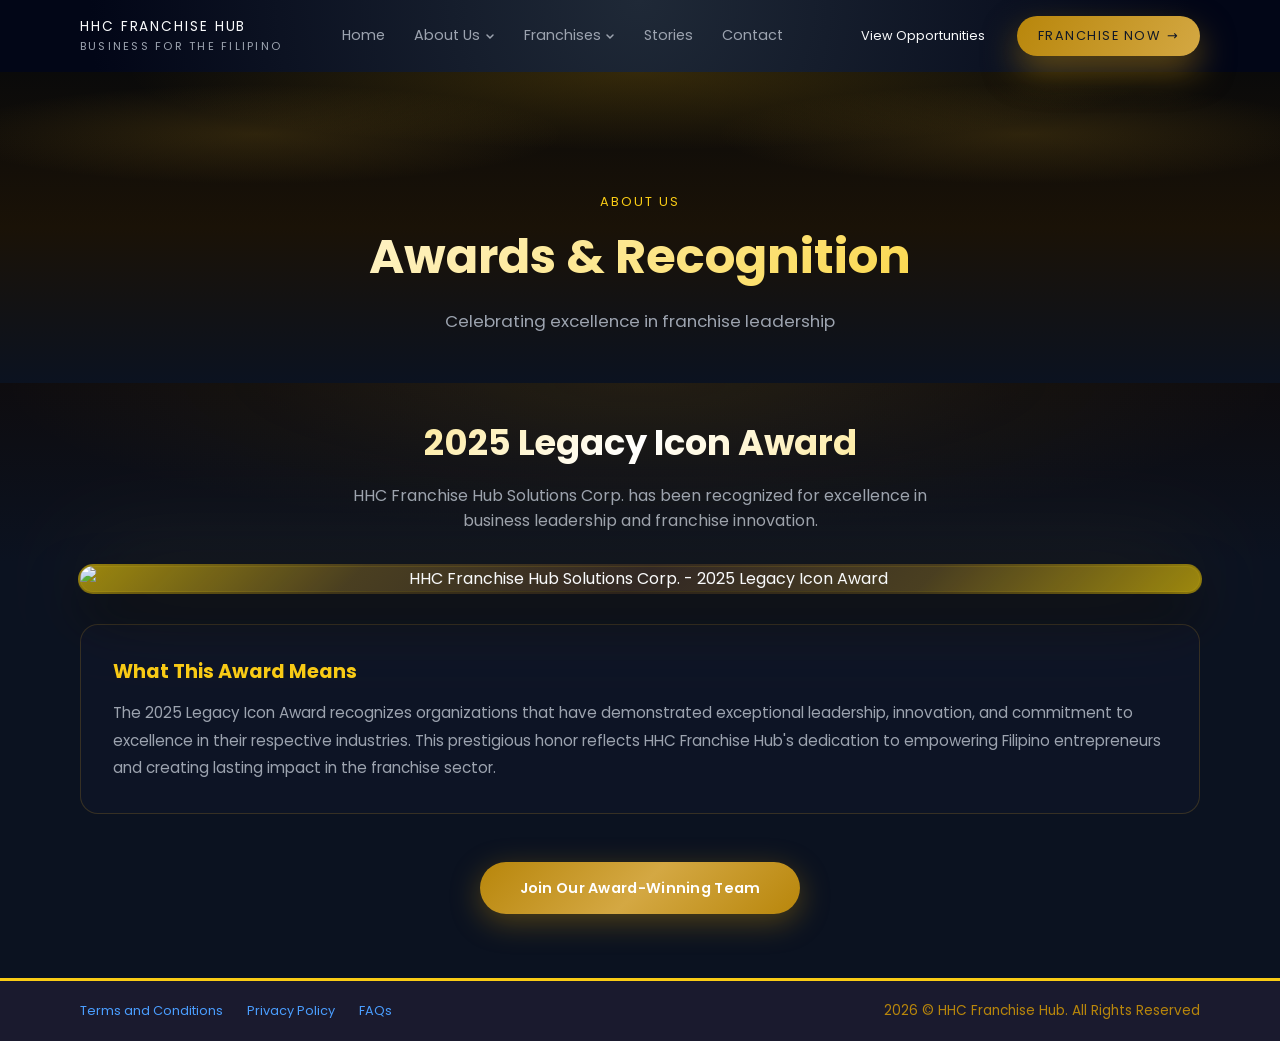
==== awards.html @ e6d76152 "Add Franchises dropdown with 5 franchise landing pages (BIGSTOP, Herrera Pharmacy, Boss Siomai, Boss" ====
<!DOCTYPE html>
<html lang="en">
<head>
  <meta charset="UTF-8" />
  <title>Awards and Recognition - HHC FRANCHISE HUB</title>
  <meta name="viewport" content="width=device-width, initial-scale=1.0" />
  <!-- Google Font -->
  <link href="https://fonts.googleapis.com/css2?family=Poppins:wght@300;400;500;600;700&display=swap" rel="stylesheet" />
  <!-- Styles -->
  <link rel="stylesheet" href="styles.css" />
</head>
<body>
  <!-- NAVBAR -->
  <header class="site-header">
    <div class="container nav">
      <a href="index.html" class="nav-brand">
        <div class="nav-brand-text">
          <span>HHC FRANCHISE HUB</span>
          <span>Business for the Filipino</span>
        </div>
      </a>

      <ul class="nav-links" id="navLinks">
        <li><a href="index.html" class="nav-link">Home</a></li>
        <li class="nav-dropdown">
          <a href="index.html#about" class="nav-link nav-dropdown-toggle">
            About Us
            <svg class="dropdown-arrow" width="10" height="10" viewBox="0 0 10 10" fill="none">
              <path d="M2 4L5 7L8 4" stroke="currentColor" stroke-width="1.5" stroke-linecap="round"/>
            </svg>
          </a>
          <ul class="nav-dropdown-menu">
            <li><a href="history.html" class="dropdown-link">History</a></li>
            <li><a href="founder.html" class="dropdown-link">Founder's Corner</a></li>
            <li><a href="seals.html" class="dropdown-link">Seals of Approval</a></li>
            <li><a href="awards.html" class="dropdown-link active">Awards and Recognition</a></li>
          </ul>
        </li>
        <li class="nav-dropdown">
          <a href="index.html#franchises" class="nav-link nav-dropdown-toggle">
            Franchises
            <svg class="dropdown-arrow" width="10" height="10" viewBox="0 0 10 10" fill="none">
              <path d="M2 4L5 7L8 4" stroke="currentColor" stroke-width="1.5" stroke-linecap="round"/>
            </svg>
          </a>
          <ul class="nav-dropdown-menu">
            <li><a href="bigstop.html" class="dropdown-link">BIGSTOP</a></li>
            <li><a href="herrera-pharmacy.html" class="dropdown-link">Herrera Pharmacy</a></li>
            <li><a href="boss-siomai.html" class="dropdown-link">Boss Siomai</a></li>
            <li><a href="boss-chickn.html" class="dropdown-link">Boss Chickn</a></li>
            <li><a href="noodle-king.html" class="dropdown-link">Noodle King</a></li>
          </ul>
        </li>
        <li><a href="index.html#stories" class="nav-link">Stories</a></li>
        <li><a href="index.html#contact" class="nav-link">Contact</a></li>
      </ul>

      <div class="nav-cta">
        <a href="index.html#franchises" class="btn-outline">View Opportunities</a>
        <a href="index.html#contact" class="btn-primary">
          Franchise Now
          <span>→</span>
        </a>
        <button class="nav-toggle" id="navToggle" aria-label="Toggle navigation">
          <span></span>
          <span></span>
        </button>
      </div>
    </div>
  </header>

  <main>
    <!-- PAGE HERO -->
    <section class="page-hero awards-hero">
      <div class="container">
        <p class="section-kicker">About Us</p>
        <h1 class="page-hero-title">Awards & Recognition</h1>
        <p class="page-hero-subtitle">Celebrating excellence in franchise leadership</p>
      </div>
    </section>

    <!-- AWARDS CONTENT -->
    <section class="section page-content awards-page">
      <div class="container">
        <div class="featured-award">
          <h2 class="featured-award-title">2025 Legacy Icon Award</h2>
          <p class="featured-award-subtitle">HHC Franchise Hub Solutions Corp. has been recognized for excellence in business leadership and franchise innovation.</p>
          
          <div class="award-banner">
            <img src="legacy-award.png.png" alt="HHC Franchise Hub Solutions Corp. - 2025 Legacy Icon Award" class="award-banner-img" />
          </div>
        </div>

        <div class="awards-description">
          <h3>What This Award Means</h3>
          <p>The 2025 Legacy Icon Award recognizes organizations that have demonstrated exceptional leadership, innovation, and commitment to excellence in their respective industries. This prestigious honor reflects HHC Franchise Hub's dedication to empowering Filipino entrepreneurs and creating lasting impact in the franchise sector.</p>
        </div>

        <div class="page-cta">
          <a href="index.html#contact" class="btn-gold">Join Our Award-Winning Team</a>
        </div>
      </div>
    </section>
  </main>

  <!-- FOOTER -->
  <footer class="site-footer">
    <div class="container footer-inner">
      <div class="footer-links">
        <a href="#">Terms and Conditions</a>
        <a href="#">Privacy Policy</a>
        <a href="#">FAQs</a>
      </div>
      <div class="footer-copyright">
        <span id="yearSpan"></span> HHC Franchise Hub. All Rights Reserved
      </div>
    </div>
  </footer>

  <script>
    // Nav toggle
    const navToggle = document.querySelector('.nav-toggle');
    const navLinks = document.querySelector('.nav-links');
    if (navToggle && navLinks) {
      navToggle.addEventListener('click', () => {
        navToggle.classList.toggle('open');
        navLinks.classList.toggle('open');
      });
    }
    
    // Set year
    document.getElementById('yearSpan').textContent = new Date().getFullYear() + ' ©';
  </script>
</body>
</html>
---- styles.css ----
:root {
  --bg: #0b1220;
  --bg-alt: #111827;
  --bg-soft: #020617;
  --primary: #dc2626;
  --primary-dark: #b91c1c;
  --accent: #facc15;
  --text: #f9fafb;
  --muted: #9ca3af;
  --border-subtle: rgba(148, 163, 184, 0.3);
  --radius-lg: 18px;
  --radius-pill: 999px;
  --shadow-soft: 0 20px 40px rgba(15, 23, 42, 0.7);
  --transition-fast: 0.2s ease;
  --transition-med: 0.3s ease;
  --nav-height: 72px;
}

* {
  margin: 0;
  padding: 0;
  box-sizing: border-box;
}

html {
  scroll-behavior: smooth;
}

body {
  font-family: "Poppins", system-ui, -apple-system, BlinkMacSystemFont, "Segoe UI", sans-serif;
  background: radial-gradient(circle at top, #1f2937 0, #020617 45%);
  color: var(--text);
  line-height: 1.6;
  min-height: 100vh;
  padding-top: var(--nav-height);
}

img {
  display: block;
  max-width: 100%;
}

a {
  color: inherit;
  text-decoration: none;
}

button {
  font: inherit;
  border: none;
  background: none;
  cursor: pointer;
}

.container {
  width: min(1120px, 100% - 2.5rem);
  margin-inline: auto;
}

.section {
  padding-block: 4rem;
}

.section-header {
  text-align: center;
  margin-bottom: 2.5rem;
}

.section-kicker {
  font-size: 0.8rem;
  text-transform: uppercase;
  letter-spacing: 0.16em;
  color: var(--accent);
  margin-bottom: 0.4rem;
}

.section-title {
  font-size: clamp(1.9rem, 2.3vw + 1rem, 2.4rem);
  margin-bottom: 0.4rem;
}

.section-subtitle {
  font-size: 0.95rem;
  color: var(--muted);
  max-width: 40rem;
  margin-inline: auto;
}

/* --------------------
   NAVIGATION
--------------------- */
.site-header {
  position: fixed;
  top: 0;
  inset-inline: 0;
  z-index: 30;
  background: transparent;
  border-bottom: none;
}

.nav {
  height: var(--nav-height);
  display: flex;
  align-items: center;
  justify-content: space-between;
  gap: 1.5rem;
}

.nav-brand {
  display: flex;
  align-items: center;
  gap: 0.6rem;
}

.nav-brand-text {
  display: flex;
  flex-direction: column;
  font-size: 0.85rem;
  text-transform: uppercase;
  letter-spacing: 0.14em;
}

.nav-brand-text span:last-child {
  font-size: 0.7rem;
  color: var(--muted);
  letter-spacing: 0.2em;
}

.nav-links {
  list-style: none;
  display: flex;
  align-items: center;
  gap: 1.8rem;
  font-size: 0.9rem;
}

.nav-link {
  position: relative;
  color: var(--muted);
  padding-block: 0.25rem;
  transition: color var(--transition-fast);
}

.nav-link::after {
  content: "";
  position: absolute;
  left: 0;
  bottom: -4px;
  width: 0;
  height: 2px;
  border-radius: 999px;
  background: linear-gradient(90deg, var(--primary), var(--accent));
  transition: width var(--transition-med);
}

.nav-link:hover {
  color: var(--text);
}

.nav-link:hover::after {
  width: 100%;
}

/* Dropdown Menu */
.nav-dropdown {
  position: relative;
}

.nav-dropdown-toggle {
  display: flex;
  align-items: center;
  gap: 0.3rem;
}

.dropdown-arrow {
  transition: transform var(--transition-fast);
}

.nav-dropdown:hover .dropdown-arrow {
  transform: rotate(180deg);
}

.nav-dropdown-menu {
  position: absolute;
  top: 100%;
  left: 0;
  min-width: 200px;
  padding: 0.5rem 0;
  background: linear-gradient(135deg, rgba(139, 90, 43, 0.95), rgba(101, 67, 33, 0.95));
  border: 1px solid rgba(218, 165, 32, 0.3);
  border-radius: var(--radius-md);
  box-shadow: 0 10px 40px rgba(0, 0, 0, 0.4);
  opacity: 0;
  visibility: hidden;
  transform: translateY(10px);
  transition: all var(--transition-fast);
  list-style: none;
  z-index: 100;
}

.nav-dropdown:hover .nav-dropdown-menu {
  opacity: 1;
  visibility: visible;
  transform: translateY(0);
}

.nav-dropdown-menu li {
  border-left: 3px solid transparent;
  transition: all var(--transition-fast);
}

.nav-dropdown-menu li:hover {
  border-left-color: var(--accent);
  background: rgba(255, 255, 255, 0.05);
}

.dropdown-link {
  display: block;
  padding: 0.6rem 1rem;
  color: rgba(255, 255, 255, 0.85);
  font-size: 0.85rem;
  transition: color var(--transition-fast);
}

.dropdown-link:hover {
  color: var(--accent);
}

.nav-cta {
  display: flex;
  align-items: center;
  gap: 0.9rem;
}

.btn-primary {
  display: inline-flex;
  align-items: center;
  justify-content: center;
  gap: 0.4rem;
  padding: 0.6rem 1.3rem;
  border-radius: var(--radius-pill);
  font-size: 0.8rem;
  text-transform: uppercase;
  letter-spacing: 0.12em;
  color: #111827;
  background-image: linear-gradient(120deg, #b8860b, #d4a843);
  box-shadow: 0 16px 34px rgba(184, 134, 11, 0.5);
  transition: transform var(--transition-fast), box-shadow var(--transition-fast), filter var(--transition-fast);
}

.btn-primary:hover {
  transform: translateY(-1px);
  filter: brightness(1.08);
  box-shadow: 0 18px 38px rgba(184, 134, 11, 0.7);
}

.btn-outline {
  padding: 0.55rem 1.1rem;
  border-radius: var(--radius-pill);
  border: none !important;
  font-size: 0.8rem;
  color: var(--text);
  background: none !important;
  transition: background var(--transition-fast), border-color var(--transition-fast), transform var(--transition-fast);
}

.btn-outline:hover {
  background: none !important;
  border: none !important;
  transform: translateY(-1px);
}

.nav-toggle {
  display: none;
  width: 40px;
  height: 40px;
  border-radius: 999px;
  border: 1px solid var(--border-subtle);
  align-items: center;
  justify-content: center;
  flex-direction: column;
  gap: 4px;
  background: rgba(15, 23, 42, 0.8);
}

.nav-toggle span {
  width: 18px;
  height: 2px;
  border-radius: 999px;
  background: var(--text);
  transition: transform var(--transition-fast), opacity var(--transition-fast), width var(--transition-fast);
}

.nav-toggle.open span:nth-child(1) {
  transform: translateY(4px) rotate(45deg);
  width: 20px;
}

.nav-toggle.open span:nth-child(2) {
  transform: translateY(-4px) rotate(-45deg);
  width: 20px;
}

/* --------------------
   HERO SLIDER
--------------------- */
.hero-slider-wrapper {
  position: absolute;
  top: 0;
  left: 0;
  width: 100%;
  height: 100%;
  overflow: hidden;
  z-index: 0;
}

.hero-slider {
  position: relative;
  width: 100%;
  height: 100%;
}

.hero-slide {
  position: absolute;
  top: 0;
  left: 0;
  width: 100%;
  height: 100%;
  opacity: 0;
  visibility: hidden;
  background-size: cover;
  background-position: top center;
  transform: scale(1);
  transition: opacity 1.2s cubic-bezier(0.4, 0, 0.2, 1), 
              visibility 1.2s cubic-bezier(0.4, 0, 0.2, 1),
              transform 8s ease-out;
}

.hero-slide.active {
  opacity: 1;
  visibility: visible;
  transform: scale(1.08);
}

.hero-slide.prev {
  opacity: 0;
  visibility: visible;
  transform: scale(1.15);
}

.hero-slide::before {
  content: '';
  position: absolute;
  inset: 0;
  background: linear-gradient(135deg, rgba(185, 28, 28, 0.3) 0%, transparent 50%),
              linear-gradient(to bottom, rgba(2, 6, 23, 0.5) 0%, rgba(2, 6, 23, 0.8) 100%);
  z-index: 1;
}

.hero-slide::after {
  content: '';
  position: absolute;
  inset: 0;
  background: radial-gradient(ellipse at 30% 20%, rgba(250, 204, 21, 0.15) 0%, transparent 50%);
  z-index: 2;
  opacity: 0;
  transition: opacity 1s ease;
}

.hero-slide.active::after {
  opacity: 1;
}

.hero-slide:nth-child(1) {
  background-image: url('hero1.jpg.png');
  opacity: 1 !important;
  visibility: visible !important;
  transform: scale(1.08);
}

.hero-slide:nth-child(1).prev {
  opacity: 0 !important;
  transform: scale(1.15);
}

.hero-slide:nth-child(2) {
  background-image: url('hero2.png.png');
}

.hero-slide:nth-child(3) {
  background-image: url('https://images.unsplash.com/photo-1504674900247-0877df9cc836?w=1920&q=80');
}

.hero-slide:nth-child(4) {
  background-image: url('https://images.unsplash.com/photo-1556742111-a301076d9d18?w=1920&q=80');
}

.hero-slide:nth-child(5) {
  background-image: url('https://images.unsplash.com/photo-1552566626-52f8b828add9?w=1920&q=80');
}

/* Progress Bar */
.slider-progress {
  position: absolute;
  bottom: 0;
  left: 0;
  width: 100%;
  height: 4px;
  background: rgba(255, 255, 255, 0.1);
  z-index: 10;
  overflow: hidden;
}

.slider-progress-bar {
  height: 100%;
  width: 0%;
  background: linear-gradient(90deg, var(--primary), var(--accent));
  transition: width 0.1s linear;
  box-shadow: 0 0 10px var(--accent);
}

.slider-progress-bar.running {
  animation: progressBar 6s linear forwards;
}

@keyframes progressBar {
  0% { width: 0%; }
  100% { width: 100%; }
}

/* Dots Navigation */
.slider-dots {
  position: absolute;
  bottom: 2.5rem;
  left: 50%;
  transform: translateX(-50%);
  display: flex;
  gap: 1rem;
  z-index: 5;
}

.slider-dot {
  width: 14px;
  height: 14px;
  border-radius: 50%;
  background: transparent;
  border: 2px solid rgba(255, 255, 255, 0.5);
  cursor: pointer;
  transition: all 0.4s cubic-bezier(0.4, 0, 0.2, 1);
  position: relative;
  overflow: hidden;
}

.slider-dot::before {
  content: '';
  position: absolute;
  inset: 2px;
  border-radius: 50%;
  background: var(--accent);
  transform: scale(0);
  transition: transform 0.4s cubic-bezier(0.4, 0, 0.2, 1);
}

.slider-dot.active {
  border-color: var(--accent);
  transform: scale(1.2);
  box-shadow: 0 0 20px rgba(250, 204, 21, 0.5);
}

.slider-dot.active::before {
  transform: scale(1);
}

.slider-dot:hover {
  border-color: rgba(255, 255, 255, 0.9);
  transform: scale(1.1);
}

/* Slide Counter */
.slide-counter {
  position: absolute;
  bottom: 2.5rem;
  right: 2rem;
  font-size: 0.9rem;
  color: rgba(255, 255, 255, 0.7);
  z-index: 5;
  font-weight: 500;
  letter-spacing: 0.1em;
}

.slide-counter .current {
  font-size: 1.4rem;
  color: var(--accent);
  font-weight: 700;
}

.slide-counter .total {
  color: rgba(255, 255, 255, 0.4);
}

/* --------------------
   HERO
--------------------- */
.hero {
  position: relative;
  padding-top: 0;
  padding-bottom: 0;
  min-height: 100vh;
  display: flex;
  align-items: center;
  margin-top: calc(-1 * var(--nav-height));
}

.hero-grid {
  position: relative;
  z-index: 2;
  display: flex;
  flex-direction: column;
  align-items: center;
  justify-content: center;
  padding-top: calc(var(--nav-height) + 2rem);
  padding-bottom: 6rem;
  text-align: center;
  max-width: 800px;
  margin: 0 auto;
  min-height: 100vh;
}

.hero-content {
  opacity: 1;
  transform: translateY(0);
}

.hero-title {
  font-size: clamp(2.5rem, 4vw + 1rem, 4rem);
  font-weight: 400;
  letter-spacing: 0.08em;
  margin-bottom: 1.5rem;
  line-height: 1.1;
  text-transform: uppercase;
}

.hero-title span {
  font-weight: 700;
}

.hero-text {
  color: var(--text);
  font-size: 1rem;
  max-width: 38rem;
  margin-bottom: 1rem;
  line-height: 1.7;
  text-align: center;
  margin-left: auto;
  margin-right: auto;
}

.hero-text-bold {
  font-weight: 600;
  margin-bottom: 1rem;
  text-align: center;
}

.hero-text-thanks {
  color: var(--text);
  font-size: 1rem;
  margin-bottom: 2rem;
  text-align: center;
}

.hero-actions {
  display: flex;
  flex-direction: column;
  align-items: center;
  gap: 1rem;
}

.btn-gold {
  display: inline-flex;
  align-items: center;
  justify-content: center;
  padding: 0.9rem 2.5rem;
  border-radius: var(--radius-pill);
  font-size: 0.9rem;
  font-weight: 600;
  color: #fff;
  background: linear-gradient(135deg, #b8860b, #d4a843, #b8860b);
  box-shadow: 0 8px 30px rgba(184, 134, 11, 0.4);
  transition: transform var(--transition-fast), box-shadow var(--transition-fast), filter var(--transition-fast);
  text-transform: none;
  letter-spacing: 0.02em;
}

.btn-gold:hover {
  transform: translateY(-2px);
  filter: brightness(1.1);
  box-shadow: 0 12px 40px rgba(184, 134, 11, 0.6);
}

.hero-link {
  color: var(--text);
  font-size: 0.95rem;
  text-decoration: underline;
  text-underline-offset: 4px;
  transition: color var(--transition-fast);
}

.hero-link:hover {
  color: var(--accent);
}

/* --------------------
   AWARDS
--------------------- */
#about {
  background: 
    radial-gradient(ellipse 80% 50% at 50% 0%, rgba(180, 134, 11, 0.25) 0%, transparent 50%),
    radial-gradient(ellipse 60% 40% at 20% 20%, rgba(218, 165, 32, 0.15) 0%, transparent 40%),
    radial-gradient(ellipse 60% 40% at 80% 20%, rgba(218, 165, 32, 0.15) 0%, transparent 40%),
    radial-gradient(ellipse 100% 80% at 50% 100%, rgba(139, 90, 43, 0.2) 0%, transparent 50%),
    linear-gradient(180deg, #0a0a0a 0%, #1a1207 30%, #0d0d0d 100%);
  position: relative;
  overflow: hidden;
  perspective: 1200px;
}

#about .container {
  position: relative;
  z-index: 2;
}

#about::before {
  content: '';
  position: absolute;
  inset: 0;
  background: 
    radial-gradient(circle at 10% 10%, rgba(255, 215, 0, 0.03) 0%, transparent 20%),
    radial-gradient(circle at 90% 15%, rgba(255, 215, 0, 0.03) 0%, transparent 20%),
    radial-gradient(circle at 30% 80%, rgba(255, 215, 0, 0.02) 0%, transparent 15%),
    radial-gradient(circle at 70% 85%, rgba(255, 215, 0, 0.02) 0%, transparent 15%),
    radial-gradient(circle at 50% 50%, rgba(255, 215, 0, 0.04) 0%, transparent 30%);
  pointer-events: none;
  animation: shimmer 8s ease-in-out infinite alternate;
}

@keyframes shimmer {
  0% { opacity: 0.6; }
  100% { opacity: 1; }
}

#about::after {
  content: '';
  position: absolute;
  top: 0;
  left: 50%;
  transform: translateX(-50%);
  width: 120%;
  height: 200px;
  background: radial-gradient(ellipse at 50% 0%, rgba(255, 200, 100, 0.12) 0%, transparent 70%);
  pointer-events: none;
}

#about .section-header {
  transform: translateZ(40px);
  transform-style: preserve-3d;
}

#about .section-title {
  text-shadow: 
    0 2px 4px rgba(0, 0, 0, 0.3),
    0 4px 8px rgba(0, 0, 0, 0.2),
    0 0 40px rgba(218, 165, 32, 0.3);
}

.award-banner {
  margin-top: 2rem;
  border-radius: var(--radius-lg);
  overflow: visible;
  position: relative;
  z-index: 1;
  transform: perspective(1000px) rotateX(2deg) translateZ(0);
  transform-style: preserve-3d;
  transition: transform 0.5s ease;
}

.award-banner:hover {
  transform: perspective(1000px) rotateX(0deg) translateZ(20px);
}

.award-banner::before {
  content: '';
  position: absolute;
  inset: -2px;
  border-radius: var(--radius-lg);
  background: linear-gradient(135deg, 
    rgba(255, 215, 0, 0.6) 0%, 
    rgba(218, 165, 32, 0.3) 25%,
    rgba(139, 90, 43, 0.3) 50%,
    rgba(218, 165, 32, 0.3) 75%,
    rgba(255, 215, 0, 0.6) 100%);
  z-index: -1;
  animation: borderGlow 3s ease-in-out infinite;
}

@keyframes borderGlow {
  0%, 100% { opacity: 0.7; }
  50% { opacity: 1; }
}

.award-banner::after {
  content: '';
  position: absolute;
  bottom: -60px;
  left: 10%;
  right: 10%;
  height: 60px;
  background: radial-gradient(ellipse at 50% 0%, rgba(0, 0, 0, 0.5) 0%, transparent 70%);
  filter: blur(20px);
  transform: rotateX(90deg);
  transform-origin: top;
  z-index: -2;
}

.award-banner-img {
  width: 100%;
  height: auto;
  display: block;
  border-radius: var(--radius-lg);
  box-shadow: 
    0 25px 50px rgba(0, 0, 0, 0.6),
    0 0 100px rgba(218, 165, 32, 0.2),
    inset 0 0 0 1px rgba(255, 215, 0, 0.1);
}

/* About Tabs */
.about-tabs {
  display: flex;
  flex-wrap: wrap;
  justify-content: center;
  gap: 0.5rem;
  margin-bottom: 2rem;
}

.about-tab-btn {
  padding: 0.6rem 1.4rem;
  border-radius: var(--radius-pill);
  border: 1px solid rgba(218, 165, 32, 0.3);
  font-size: 0.85rem;
  color: var(--muted);
  background: rgba(15, 23, 42, 0.8);
  cursor: pointer;
  transition: all var(--transition-fast);
}

.about-tab-btn:hover {
  border-color: rgba(218, 165, 32, 0.5);
  color: var(--text);
}

.about-tab-btn.active {
  background: linear-gradient(135deg, rgba(218, 165, 32, 0.3), rgba(180, 134, 11, 0.2));
  border-color: rgba(218, 165, 32, 0.6);
  color: var(--accent);
  box-shadow: 0 0 20px rgba(218, 165, 32, 0.2);
}

/* About Panels */
.about-content {
  position: relative;
  min-height: 300px;
}

.about-panel {
  display: none;
  animation: fadeInPanel 0.4s ease;
}

.about-panel.active {
  display: block;
}

@keyframes fadeInPanel {
  from { opacity: 0; transform: translateY(10px); }
  to { opacity: 1; transform: translateY(0); }
}

.about-panel-inner {
  background: rgba(15, 23, 42, 0.6);
  border: 1px solid rgba(218, 165, 32, 0.2);
  border-radius: var(--radius-lg);
  padding: 2rem;
  backdrop-filter: blur(10px);
}

.about-panel-title {
  font-size: 1.5rem;
  margin-bottom: 1rem;
  background: linear-gradient(135deg, #fff, var(--accent));
  -webkit-background-clip: text;
  -webkit-text-fill-color: transparent;
  background-clip: text;
}

.about-panel-text {
  color: var(--muted);
  font-size: 0.95rem;
  line-height: 1.7;
  margin-bottom: 1rem;
}

.about-panel-text:last-child {
  margin-bottom: 0;
}

.founder-content {
  padding-left: 1.5rem;
  border-left: 3px solid var(--accent);
}

.founder-signature {
  font-style: italic;
  color: var(--accent);
  margin-top: 1.5rem;
}

/* Seals Grid */
.seals-grid {
  display: grid;
  grid-template-columns: repeat(auto-fit, minmax(140px, 1fr));
  gap: 1rem;
  margin-top: 1.5rem;
}

.seal-item {
  display: flex;
  flex-direction: column;
  align-items: center;
  gap: 0.5rem;
  padding: 1.2rem;
  background: rgba(218, 165, 32, 0.08);
  border: 1px solid rgba(218, 165, 32, 0.2);
  border-radius: var(--radius-md);
  transition: all var(--transition-fast);
}

.seal-item:hover {
  background: rgba(218, 165, 32, 0.15);
  border-color: rgba(218, 165, 32, 0.4);
  transform: translateY(-2px);
}

.seal-icon {
  width: 40px;
  height: 40px;
  border-radius: 50%;
  background: linear-gradient(135deg, var(--accent), #b8860b);
  display: flex;
  align-items: center;
  justify-content: center;
  font-size: 1.2rem;
  color: #111;
  font-weight: bold;
}

.seal-item span {
  font-size: 0.8rem;
  color: var(--text);
  text-align: center;
}

/* Award banner inside panel */
.about-panel .award-banner {
  margin-top: 1.5rem;
}

/* --------------------
   FRANCHISE SECTION
--------------------- */
.franchise-intro {
  max-width: 46rem;
  margin-inline: auto;
  text-align: center;
  font-size: 0.94rem;
  color: var(--muted);
}

.franchise-tabs {
  display: flex;
  flex-wrap: wrap;
  justify-content: center;
  gap: 0.6rem;
  margin-top: 1.8rem;
  margin-bottom: 1.6rem;
}

.tab-btn {
  padding: 0.45rem 1.15rem;
  border-radius: var(--radius-pill);
  border: 1px solid var(--border-subtle);
  font-size: 0.82rem;
  color: var(--muted);
  background: rgba(15, 23, 42, 0.85);
  transition: background var(--transition-fast), color var(--transition-fast), border-color var(--transition-fast), transform var(--transition-fast);
}

.tab-btn.active {
  background: linear-gradient(120deg, var(--primary), var(--primary-dark));
  color: #fefce8;
  border-color: transparent;
  transform: translateY(-1px);
}

.franchise-grid {
  display: grid;
  gap: 1.4rem;
}

.franchise-card {
  display: grid;
  grid-template-columns: minmax(0, 1.1fr) minmax(0, 1.4fr);
  gap: 1.1rem;
  border-radius: var(--radius-lg);
  background: var(--bg-alt);
  border: 1px solid var(--border-subtle);
  overflow: hidden;
  box-shadow: 0 18px 40px rgba(15, 23, 42, 0.75);
}

.franchise-img {
  min-height: 160px;
  background-size: cover;
  background-position: center;
  background-image: linear-gradient(135deg, #f97316, #dc2626);
}

.franchise-content {
  padding: 1.2rem 1.3rem 1.1rem;
}

.franchise-tag {
  font-size: 0.74rem;
  text-transform: uppercase;
  letter-spacing: 0.14em;
  color: var(--accent);
  margin-bottom: 0.2rem;
}

.franchise-title {
  font-size: 1.05rem;
  margin-bottom: 0.35rem;
}

.franchise-text {
  font-size: 0.86rem;
  color: var(--muted);
  margin-bottom: 0.7rem;
}

.franchise-meta {
  display: flex;
  flex-wrap: wrap;
  align-items: center;
  justify-content: space-between;
  gap: 0.8rem;
  font-size: 0.8rem;
  color: var(--muted);
}

.franchise-meta span strong {
  color: var(--text);
}

.link-pill {
  display: inline-flex;
  align-items: center;
  gap: 0.3rem;
  padding: 0.35rem 0.75rem;
  border-radius: 999px;
  border: 1px solid rgba(248, 250, 252, 0.35);
  background: rgba(15, 23, 42, 0.9);
  font-size: 0.78rem;
  transition: border-color var(--transition-fast), background var(--transition-fast), transform var(--transition-fast);
}

.link-pill:hover {
  border-color: rgba(248, 250, 252, 0.7);
  background: rgba(15, 23, 42, 1);
  transform: translateY(-1px);
}

/* --------------------
   STATS
--------------------- */
.stats-strip {
  margin-top: 2.5rem;
  border-radius: var(--radius-lg);
  background: linear-gradient(120deg, #111827, #7f1d1d);
  padding: 1.4rem 1.5rem;
  display: grid;
  grid-template-columns: repeat(3, minmax(0, 1fr));
  gap: 1.3rem;
}

.stat-item {
  border-right: 1px solid rgba(248, 250, 252, 0.15);
  padding-right: 1rem;
}

.stat-item:last-child {
  border-right: none;
  padding-right: 0;
}

.stat-number {
  font-size: 1.6rem;
  font-weight: 600;
  color: #fef3c7;
}

.stat-label {
  font-size: 0.78rem;
  text-transform: uppercase;
  letter-spacing: 0.15em;
  color: rgba(248, 250, 252, 0.8);
  margin-top: 0.1rem;
}

.stat-note {
  font-size: 0.8rem;
  color: #fee2e2;
  margin-top: 0.3rem;
}

/* --------------------
   MEDIA + PARTNERS
--------------------- */
.logo-row {
  display: flex;
  flex-wrap: wrap;
  align-items: center;
  justify-content: center;
  gap: 1.4rem;
  margin-top: 1.5rem;
}

.logo-pill {
  padding: 0.5rem 1rem;
  border-radius: var(--radius-pill);
  border: 1px solid rgba(148, 163, 184, 0.4);
  font-size: 0.8rem;
  color: var(--muted);
  background: rgba(15, 23, 42, 0.9);
}

.partners-grid {
  display: grid;
  gap: 2rem;
  align-items: center;
  margin-top: 2rem;
}

.partners-text {
  font-size: 0.92rem;
  color: var(--muted);
}

.brand-grid {
  display: grid;
  grid-template-columns: repeat(4, minmax(0, 1fr));
  gap: 0.8rem;
}

.brand-card {
  border-radius: 12px;
  border: 1px dashed rgba(148, 163, 184, 0.5);
  min-height: 56px;
  display: flex;
  align-items: center;
  justify-content: center;
  font-size: 0.8rem;
  color: var(--muted);
  background: rgba(15, 23, 42, 0.5);
}

/* --------------------
   SEALS
--------------------- */
.seal-grid {
  display: grid;
  grid-template-columns: repeat(4, minmax(0, 1fr));
  gap: 0.9rem;
  margin-top: 1.6rem;
}

.seal-card {
  border-radius: 999px;
  border: 1px solid rgba(148, 163, 184, 0.5);
  padding: 0.55rem 0.7rem;
  font-size: 0.8rem;
  display: flex;
  align-items: center;
  justify-content: center;
  background: rgba(15, 23, 42, 0.9);
  color: var(--muted);
}

/* --------------------
   CONTACT
--------------------- */
.contact-grid {
  display: grid;
  gap: 2.5rem;
  align-items: stretch;
  margin-top: 2.5rem;
}

.contact-card {
  position: relative;
  border-radius: var(--radius-lg);
  padding: 2rem 1.8rem;
  border: 1px solid rgba(250, 204, 21, 0.2);
  background: linear-gradient(145deg, rgba(15, 23, 42, 0.95), rgba(2, 6, 23, 0.98));
  box-shadow: 
    0 4px 24px rgba(0, 0, 0, 0.3),
    0 0 40px rgba(250, 204, 21, 0.05),
    inset 0 1px 0 rgba(255, 255, 255, 0.05);
  overflow: hidden;
  display: flex;
  flex-direction: column;
}

.contact-card-glow {
  position: absolute;
  top: -50%;
  left: -50%;
  width: 200%;
  height: 200%;
  background: radial-gradient(circle at 30% 30%, rgba(250, 204, 21, 0.08), transparent 50%);
  pointer-events: none;
}

.contact-card h3 {
  font-size: 1.35rem;
  margin-bottom: 0.75rem;
  background: linear-gradient(135deg, #fff, var(--accent));
  -webkit-background-clip: text;
  -webkit-text-fill-color: transparent;
  background-clip: text;
}

.contact-card p {
  font-size: 0.95rem;
  color: var(--muted);
  margin-bottom: 1.5rem;
  line-height: 1.6;
}

.contact-meta {
  display: flex;
  flex-direction: column;
  gap: 1rem;
  margin-top: auto;
}

.contact-meta-item {
  display: flex;
  align-items: flex-start;
  gap: 1rem;
  padding: 0.85rem 1rem;
  border-radius: 12px;
  background: rgba(255, 255, 255, 0.03);
  border: 1px solid rgba(255, 255, 255, 0.05);
  transition: all 0.3s ease;
}

.contact-meta-item:hover {
  background: rgba(250, 204, 21, 0.05);
  border-color: rgba(250, 204, 21, 0.15);
  transform: translateX(4px);
}

.contact-meta-icon {
  width: 36px;
  height: 36px;
  border-radius: 10px;
  background: linear-gradient(135deg, rgba(250, 204, 21, 0.15), rgba(250, 204, 21, 0.05));
  display: flex;
  align-items: center;
  justify-content: center;
  color: var(--accent);
  flex-shrink: 0;
}

.contact-meta-text {
  display: flex;
  flex-direction: column;
  gap: 0.15rem;
}

.contact-meta-label {
  font-size: 0.75rem;
  color: var(--muted);
  text-transform: uppercase;
  letter-spacing: 0.05em;
}

.contact-meta-value {
  font-size: 0.9rem;
  color: var(--text);
  font-weight: 500;
}

.contact-cta {
  display: flex;
  align-items: center;
  justify-content: space-between;
  margin-top: 1.5rem;
  padding: 1rem 1.2rem;
  border-radius: 12px;
  background: linear-gradient(135deg, rgba(250, 204, 21, 0.1), rgba(250, 204, 21, 0.05));
  border: 1px solid rgba(250, 204, 21, 0.2);
  cursor: pointer;
  transition: all 0.3s ease;
}

.contact-cta:hover {
  background: linear-gradient(135deg, rgba(250, 204, 21, 0.15), rgba(250, 204, 21, 0.08));
  transform: translateY(-2px);
}

.contact-cta-text {
  font-size: 0.9rem;
  color: var(--accent);
  font-weight: 500;
}

.contact-cta-arrow {
  font-size: 1.2rem;
  color: var(--accent);
  transition: transform 0.3s ease;
}

.contact-cta:hover .contact-cta-arrow {
  transform: translateX(4px);
}

.contact-form {
  display: grid;
  gap: 1.1rem;
  padding: 2rem;
  border-radius: var(--radius-lg);
  background: linear-gradient(145deg, rgba(15, 23, 42, 0.95), rgba(2, 6, 23, 0.98));
  border: 1px solid rgba(255, 255, 255, 0.08);
  box-shadow: 
    0 4px 24px rgba(0, 0, 0, 0.3),
    inset 0 1px 0 rgba(255, 255, 255, 0.05);
}

.form-header {
  margin-bottom: 0.5rem;
}

.form-header h3 {
  font-size: 1.25rem;
  margin-bottom: 0.35rem;
  background: linear-gradient(135deg, #fff, var(--accent));
  -webkit-background-clip: text;
  -webkit-text-fill-color: transparent;
  background-clip: text;
}

.form-header p {
  font-size: 0.85rem;
  color: var(--muted);
}

.field {
  display: grid;
  gap: 0.4rem;
  font-size: 0.85rem;
}

.field label {
  color: var(--muted);
  font-size: 0.8rem;
  font-weight: 500;
  text-transform: uppercase;
  letter-spacing: 0.03em;
}

.field input,
.field textarea {
  border-radius: 12px;
  border: 1px solid rgba(255, 255, 255, 0.1);
  background: rgba(0, 0, 0, 0.3);
  padding: 0.85rem 1rem;
  color: var(--text);
  outline: none;
  transition: all 0.3s ease;
  font: inherit;
  resize: vertical;
  min-height: 0;
}

.field input::placeholder,
.field textarea::placeholder {
  color: rgba(148, 163, 184, 0.5);
}

.field input:focus,
.field textarea:focus {
  border-color: var(--accent);
  background: rgba(250, 204, 21, 0.03);
  box-shadow: 0 0 0 3px rgba(250, 204, 21, 0.1);
}

.contact-note {
  font-size: 0.8rem;
  color: var(--muted);
  text-align: center;
  margin-top: 0.5rem;
}

/* --------------------
   FOOTER
--------------------- */
.site-footer {
  border-top: 3px solid var(--accent);
  padding-block: 1.2rem;
  background: #1a1a2e;
}

.footer-inner {
  display: flex;
  flex-wrap: wrap;
  align-items: center;
  justify-content: space-between;
  gap: 1rem;
  font-size: 0.8rem;
  color: var(--muted);
}

.footer-links {
  display: flex;
  flex-wrap: wrap;
  gap: 1.5rem;
}

.footer-links a {
  color: #4a9eff;
  transition: color var(--transition-fast);
}

.footer-links a:hover {
  color: var(--accent);
}

.footer-copyright {
  color: #b8860b;
  font-size: 0.85rem;
}

.footer-social {
  display: flex;
  gap: 0.8rem;
}

.footer-social a {
  color: var(--muted);
  transition: color var(--transition-fast);
}

.footer-social a:hover {
  color: var(--text);
}

/* --------------------
   REVEAL ANIMATION
--------------------- */
.reveal {
  opacity: 0;
  transform: translateY(18px);
  transition: opacity 0.55s ease-out, transform 0.55s ease-out;
}

.reveal.revealed {
  opacity: 1;
  transform: translateY(0);
}

.reveal.delay-1 {
  transition-delay: 0.1s;
}

.reveal.delay-2 {
  transition-delay: 0.2s;
}

.reveal.delay-3 {
  transition-delay: 0.3s;
}

/* --------------------
   SUBPAGES
--------------------- */
.page-hero {
  padding: calc(var(--nav-height) + 3rem) 0 3rem;
  background: 
    radial-gradient(ellipse 80% 50% at 50% 0%, rgba(180, 134, 11, 0.2) 0%, transparent 50%),
    linear-gradient(180deg, #0a0a0a 0%, var(--bg) 100%);
  text-align: center;
}

.page-hero-title {
  font-size: clamp(2rem, 5vw, 3rem);
  margin-bottom: 0.75rem;
  background: linear-gradient(135deg, #fff, var(--accent));
  -webkit-background-clip: text;
  -webkit-text-fill-color: transparent;
  background-clip: text;
}

.page-hero-subtitle {
  color: var(--muted);
  font-size: 1.05rem;
  max-width: 600px;
  margin-inline: auto;
}

.page-content {
  padding-top: 2rem;
}

.content-card {
  background: rgba(15, 23, 42, 0.6);
  border: 1px solid rgba(218, 165, 32, 0.2);
  border-radius: var(--radius-lg);
  padding: 2rem;
  margin-bottom: 2rem;
}

.intro-text {
  font-size: 1.05rem;
  color: var(--muted);
  line-height: 1.8;
  text-align: center;
}

.page-cta {
  text-align: center;
  margin-top: 3rem;
}

/* Timeline (History Page) */
.timeline {
  position: relative;
  padding-left: 2rem;
}

.timeline::before {
  content: '';
  position: absolute;
  left: 0;
  top: 0;
  bottom: 0;
  width: 2px;
  background: linear-gradient(180deg, var(--accent), var(--primary));
}

.timeline-item {
  position: relative;
  padding-bottom: 2rem;
}

.timeline-item:last-child {
  padding-bottom: 0;
}

.timeline-marker {
  position: absolute;
  left: -2rem;
  top: 0;
  width: 12px;
  height: 12px;
  border-radius: 50%;
  background: var(--accent);
  transform: translateX(-5px);
  box-shadow: 0 0 15px rgba(218, 165, 32, 0.5);
}

.timeline-content {
  background: rgba(218, 165, 32, 0.05);
  border: 1px solid rgba(218, 165, 32, 0.15);
  border-radius: var(--radius-md);
  padding: 1.25rem;
}

.timeline-year {
  font-size: 1.1rem;
  color: var(--accent);
  margin-bottom: 0.5rem;
}

.timeline-content p {
  color: var(--muted);
  font-size: 0.95rem;
  line-height: 1.7;
}

/* Founder Page */
.founder-page-grid {
  display: grid;
  gap: 2rem;
}

@media (min-width: 768px) {
  .founder-page-grid {
    grid-template-columns: 280px 1fr;
    align-items: start;
  }
}

.founder-image-card {
  background: rgba(15, 23, 42, 0.6);
  border: 1px solid rgba(218, 165, 32, 0.2);
  border-radius: var(--radius-lg);
  padding: 2rem;
  text-align: center;
}

.founder-image-placeholder {
  width: 150px;
  height: 150px;
  border-radius: 50%;
  background: linear-gradient(135deg, rgba(218, 165, 32, 0.2), rgba(180, 134, 11, 0.1));
  border: 2px solid rgba(218, 165, 32, 0.3);
  display: flex;
  align-items: center;
  justify-content: center;
  margin: 0 auto 1rem;
  color: var(--accent);
}

.founder-image-card h3 {
  font-size: 1.1rem;
  margin-bottom: 0.25rem;
}

.founder-title {
  color: var(--accent);
  font-size: 0.85rem;
}

.founder-message-card {
  background: rgba(15, 23, 42, 0.6);
  border: 1px solid rgba(218, 165, 32, 0.2);
  border-radius: var(--radius-lg);
  padding: 2rem;
  position: relative;
}

.quote-icon {
  font-size: 4rem;
  color: var(--accent);
  opacity: 0.3;
  position: absolute;
  top: 1rem;
  left: 1.5rem;
  line-height: 1;
  font-family: Georgia, serif;
}

.founder-quote {
  padding-left: 1rem;
  border-left: 3px solid var(--accent);
}

.founder-quote p {
  color: var(--muted);
  font-size: 1rem;
  line-height: 1.8;
  margin-bottom: 1rem;
}

.founder-quote p:last-child {
  margin-bottom: 0;
}

.founder-signature {
  margin-top: 2rem;
  text-align: right;
}

.signature-line {
  display: block;
  width: 150px;
  height: 1px;
  background: var(--accent);
  margin-left: auto;
  margin-bottom: 1rem;
}

.founder-signature p {
  font-size: 0.9rem;
  margin-bottom: 0.25rem;
}

.signature-title {
  color: var(--muted);
  font-size: 0.8rem;
}

/* Seals Page */
.seals-page-grid {
  display: grid;
  gap: 1.5rem;
  margin-top: 2rem;
}

@media (min-width: 600px) {
  .seals-page-grid {
    grid-template-columns: repeat(2, 1fr);
  }
}

.seal-card {
  background: rgba(15, 23, 42, 0.6);
  border: 1px solid rgba(218, 165, 32, 0.2);
  border-radius: var(--radius-lg);
  padding: 2rem;
  text-align: center;
  transition: all var(--transition-fast);
}

.seal-card:hover {
  border-color: rgba(218, 165, 32, 0.4);
  transform: translateY(-4px);
  box-shadow: 0 10px 30px rgba(0, 0, 0, 0.3);
}

.seal-card-icon {
  width: 80px;
  height: 80px;
  border-radius: 50%;
  background: linear-gradient(135deg, rgba(218, 165, 32, 0.2), rgba(180, 134, 11, 0.1));
  display: flex;
  align-items: center;
  justify-content: center;
  margin: 0 auto 1rem;
  color: var(--accent);
}

.seal-card h3 {
  font-size: 1.15rem;
  margin-bottom: 0.75rem;
}

.seal-card p {
  color: var(--muted);
  font-size: 0.9rem;
  line-height: 1.7;
}

.trust-message {
  background: linear-gradient(135deg, rgba(218, 165, 32, 0.1), rgba(180, 134, 11, 0.05));
  border: 1px solid rgba(218, 165, 32, 0.25);
  border-radius: var(--radius-lg);
  padding: 2rem;
  text-align: center;
  margin-top: 2rem;
}

.trust-message h3 {
  font-size: 1.3rem;
  color: var(--accent);
  margin-bottom: 0.75rem;
}

.trust-message p {
  color: var(--muted);
  font-size: 0.95rem;
  line-height: 1.7;
  max-width: 700px;
  margin-inline: auto;
}

/* Awards Page */
.awards-hero {
  background: 
    radial-gradient(ellipse 80% 50% at 50% 0%, rgba(180, 134, 11, 0.25) 0%, transparent 50%),
    radial-gradient(ellipse 60% 40% at 20% 20%, rgba(218, 165, 32, 0.15) 0%, transparent 40%),
    radial-gradient(ellipse 60% 40% at 80% 20%, rgba(218, 165, 32, 0.15) 0%, transparent 40%),
    linear-gradient(180deg, #0a0a0a 0%, #1a1207 50%, var(--bg) 100%);
}

.awards-page {
  background: 
    radial-gradient(ellipse 100% 50% at 50% 0%, rgba(180, 134, 11, 0.1) 0%, transparent 50%),
    linear-gradient(180deg, rgba(26, 18, 7, 0.5) 0%, var(--bg) 30%);
}

.featured-award {
  text-align: center;
  margin-bottom: 2rem;
}

.featured-award-title {
  font-size: clamp(1.5rem, 4vw, 2.2rem);
  margin-bottom: 0.75rem;
  background: linear-gradient(135deg, var(--accent), #fff, var(--accent));
  -webkit-background-clip: text;
  -webkit-text-fill-color: transparent;
  background-clip: text;
}

.featured-award-subtitle {
  color: var(--muted);
  font-size: 1rem;
  max-width: 600px;
  margin-inline: auto;
  margin-bottom: 2rem;
}

.awards-description {
  background: rgba(15, 23, 42, 0.6);
  border: 1px solid rgba(218, 165, 32, 0.2);
  border-radius: var(--radius-lg);
  padding: 2rem;
  margin-top: 2rem;
}

.awards-description h3 {
  font-size: 1.2rem;
  color: var(--accent);
  margin-bottom: 0.75rem;
}

.awards-description p {
  color: var(--muted);
  font-size: 0.95rem;
  line-height: 1.8;
}

/* --------------------
   RESPONSIVE
--------------------- */
@media (min-width: 720px) {
  .franchise-grid {
    grid-template-columns: repeat(2, minmax(0, 1fr));
  }

  .contact-grid {
    grid-template-columns: minmax(0, 1.1fr) minmax(0, 1.1fr);
  }

  .partners-grid {
    grid-template-columns: minmax(0, 1.1fr) minmax(0, 1.1fr);
  }
}

@media (max-width: 768px) {
  .nav-links {
    position: fixed;
    top: calc(var(--nav-height) + 0.6rem);
    inset-inline: 1.25rem;
    border-radius: var(--radius-lg);
    padding: 0.85rem 1.1rem;
    background: rgba(15, 23, 42, 0.98);
    border: 1px solid rgba(148, 163, 184, 0.6);
    flex-direction: column;
    align-items: flex-start;
    gap: 0.75rem;
    transform-origin: top;
    transform: scaleY(0.8);
    opacity: 0;
    pointer-events: none;
    transition: opacity var(--transition-med), transform var(--transition-med);
  }

  .nav-links.open {
    opacity: 1;
    pointer-events: auto;
    transform: scaleY(1);
  }

  /* Mobile dropdown */
  .nav-dropdown-menu {
    position: static;
    min-width: 100%;
    background: rgba(139, 90, 43, 0.3);
    border: none;
    border-radius: var(--radius-sm);
    box-shadow: none;
    opacity: 1;
    visibility: visible;
    transform: none;
    margin-top: 0.5rem;
    padding: 0.3rem 0;
  }

  .dropdown-link {
    padding: 0.5rem 1rem;
    font-size: 0.8rem;
  }

  .nav-cta .btn-outline {
    display: none;
  }

  .nav-toggle {
    display: inline-flex;
  }

  .stats-strip {
    grid-template-columns: minmax(0, 1fr);
  }

  .stat-item {
    border-right: none;
    border-bottom: 1px solid rgba(248, 250, 252, 0.15);
    padding-right: 0;
    padding-bottom: 0.8rem;
  }

  .stat-item:last-child {
    border-bottom: none;
    padding-bottom: 0;
  }

  .brand-grid {
    grid-template-columns: repeat(3, minmax(0, 1fr));
  }

  .seal-grid {
    grid-template-columns: repeat(3, minmax(0, 1fr));
  }

  .franchise-card {
    grid-template-columns: minmax(0, 1fr);
  }
}

@media (max-width: 520px) {
  .hero-title {
    font-size: 1.8rem;
    letter-spacing: 0.04em;
  }

  .hero-text,
  .hero-text-bold,
  .hero-text-thanks {
    font-size: 0.9rem;
  }

  .slider-dots {
    bottom: 4rem;
    gap: 0.8rem;
  }

  .slider-dot {
    width: 10px;
    height: 10px;
  }

  .slide-counter {
    bottom: 4rem;
    right: 1rem;
    font-size: 0.75rem;
  }

  .slide-counter .current {
    font-size: 1.1rem;
  }

  .brand-grid {
    grid-template-columns: repeat(2, minmax(0, 1fr));
  }

  .seal-grid {
    grid-template-columns: repeat(2, minmax(0, 1fr));
  }

  .logo-pill {
    flex: 1 1 calc(50% - 1rem);
    justify-content: center;
  }
}

/* From Uiverse.io by wilsondesouza - Social Icons */
.example-2 {
  list-style: none;
  display: flex;
  justify-content: center;
  align-items: center;
  padding: 0;
  margin: 0;
}
.example-2 .icon-content {
  margin: 0 10px;
  position: relative;
}
.example-2 .icon-content .tooltip {
  position: absolute;
  top: -30px;
  left: 50%;
  transform: translateX(-50%);
  color: #fff;
  padding: 6px 10px;
  border-radius: 5px;
  opacity: 0;
  visibility: hidden;
  font-size: 14px;
  transition: all 0.3s ease;
}
.example-2 .icon-content:hover .tooltip {
  opacity: 1;
  visibility: visible;
  top: -50px;
}
.example-2 .icon-content a {
  position: relative;
  overflow: hidden;
  display: flex;
  justify-content: center;
  align-items: center;
  width: 50px;
  height: 50px;
  border-radius: 50%;
  color: #4d4d4d;
  background-color: #fff;
  transition: all 0.3s ease-in-out;
}
.example-2 .icon-content a:hover {
  box-shadow: 3px 2px 45px 0px rgb(0 0 0 / 12%);
}
.example-2 .icon-content a svg {
  position: relative;
  z-index: 1;
  width: 30px;
  height: 30px;
}
.example-2 .icon-content a:hover {
  color: white;
}
.example-2 .icon-content a .filled {
  position: absolute;
  top: auto;
  bottom: 0;
  left: 0;
  width: 100%;
  height: 0;
  background-color: #000;
  transition: all 0.3s ease-in-out;
}
.example-2 .icon-content a:hover .filled {
  height: 100%;
}

.example-2 .icon-content a[data-social="whatsapp"] .filled,
.example-2 .icon-content a[data-social="whatsapp"] ~ .tooltip {
  background-color: #128c7e;
}

.example-2 .icon-content a[data-social="facebook"] .filled,
.example-2 .icon-content a[data-social="facebook"] ~ .tooltip {
  background-color: #3b5998;
}
.example-2 .icon-content a[data-social="instagram"] .filled,
.example-2 .icon-content a[data-social="instagram"] ~ .tooltip {
  background: linear-gradient(
    45deg,
    #405de6,
    #5b51db,
    #b33ab4,
    #c135b4,
    #e1306c,
    #fd1f1f
  );
}
.example-2 .icon-content a[data-social="youtube"] .filled,
.example-2 .icon-content a[data-social="youtube"] ~ .tooltip {
  background-color: #ff0000;
}

/* --------------------
   FRANCHISE LANDING PAGES
--------------------- */
.franchise-hero {
  min-height: 40vh;
  display: flex;
  align-items: center;
  justify-content: center;
  text-align: center;
}

.bigstop-hero {
  background: linear-gradient(135deg, #1e3a5f 0%, #2d5a87 50%, #1e3a5f 100%);
}

.pharmacy-hero {
  background: linear-gradient(135deg, #1a5f3d 0%, #2d8760 50%, #1a5f3d 100%);
}

.siomai-hero {
  background: linear-gradient(135deg, #8b4513 0%, #cd853f 50%, #8b4513 100%);
}

.chickn-hero {
  background: linear-gradient(135deg, #b8860b 0%, #daa520 50%, #b8860b 100%);
}

.noodle-hero {
  background: linear-gradient(135deg, #8b0000 0%, #cd5c5c 50%, #8b0000 100%);
}

.franchise-detail-grid {
  max-width: 900px;
  margin: 0 auto;
}

.franchise-info {
  background: var(--card);
  border: 1px solid var(--border);
  border-radius: var(--radius-lg);
  padding: 2.5rem;
}

.franchise-tagline {
  font-size: clamp(1.5rem, 3vw, 2rem);
  color: var(--accent);
  margin-bottom: 1rem;
}

.franchise-description {
  color: var(--muted);
  font-size: 1.05rem;
  line-height: 1.8;
  margin-bottom: 2rem;
}

.franchise-highlights {
  margin-bottom: 2rem;
}

.franchise-highlights h3 {
  font-size: 1.2rem;
  color: var(--text);
  margin-bottom: 1rem;
}

.highlight-list {
  list-style: none;
  padding: 0;
  display: grid;
  grid-template-columns: repeat(auto-fit, minmax(250px, 1fr));
  gap: 0.75rem;
}

.highlight-list li {
  color: var(--muted);
  padding-left: 1.5rem;
  position: relative;
}

.highlight-list li::before {
  content: "✓";
  position: absolute;
  left: 0;
  color: var(--accent);
  font-weight: bold;
}

.franchise-investment {
  background: rgba(218, 165, 32, 0.1);
  border: 1px solid rgba(218, 165, 32, 0.2);
  border-radius: var(--radius-md);
  padding: 1.5rem;
  margin-bottom: 2rem;
}

.franchise-investment h3 {
  font-size: 1.1rem;
  color: var(--accent);
  margin-bottom: 1rem;
}

.investment-grid {
  display: grid;
  grid-template-columns: repeat(auto-fit, minmax(150px, 1fr));
  gap: 1rem;
}

.investment-item {
  text-align: center;
}

.investment-label {
  display: block;
  font-size: 0.85rem;
  color: var(--muted);
  margin-bottom: 0.25rem;
}

.investment-value {
  display: block;
  font-size: 1rem;
  font-weight: 600;
  color: var(--text);
}

.franchise-cta {
  display: flex;
  gap: 1rem;
  flex-wrap: wrap;
}

.btn-large {
  padding: 1rem 2rem;
  font-size: 1.05rem;
}
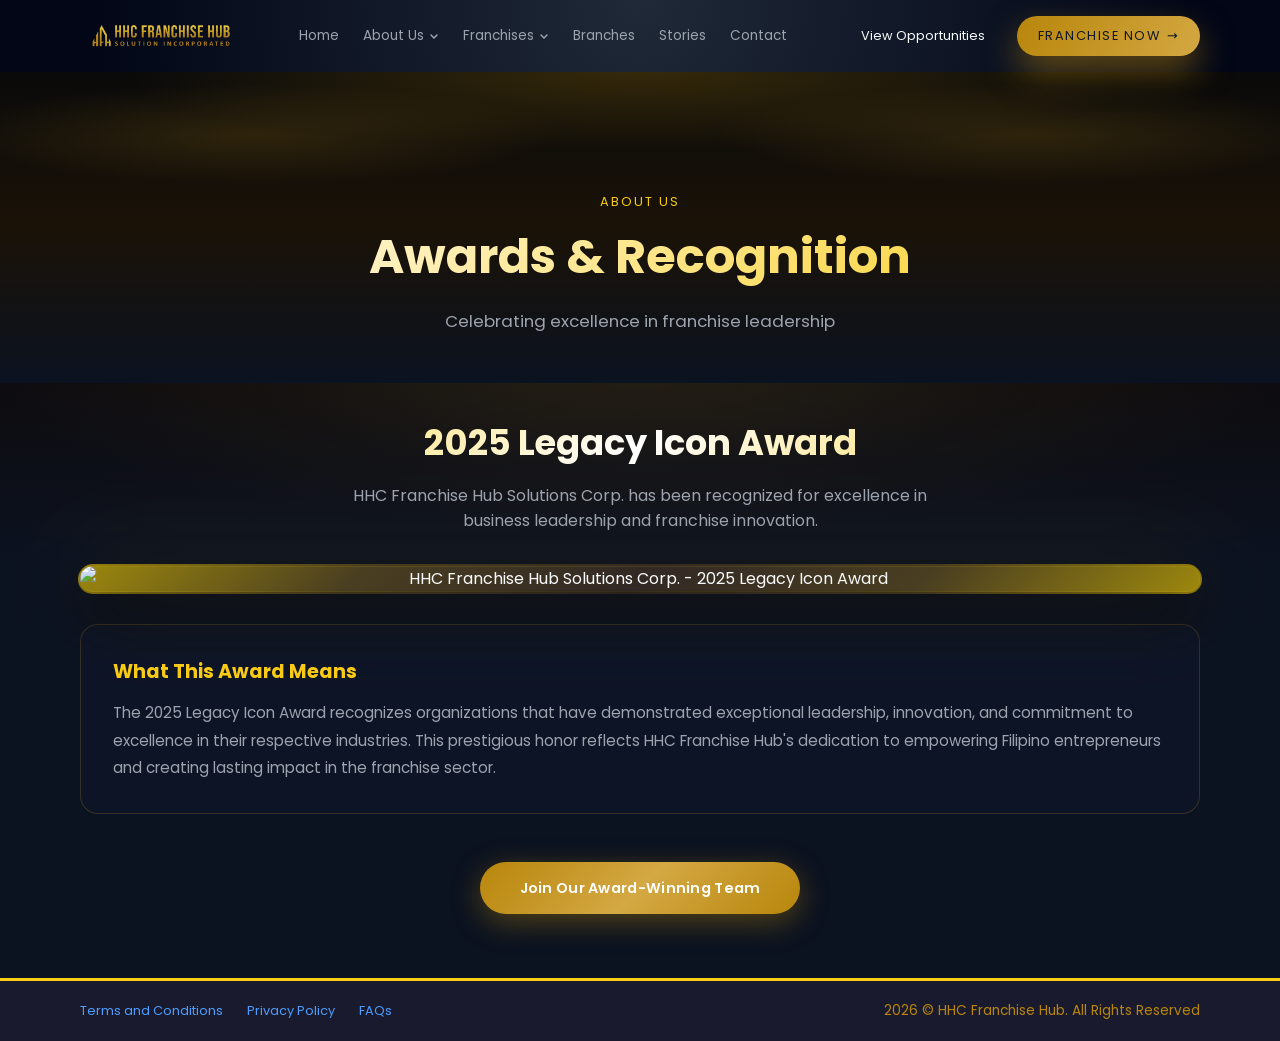
==== commit e849ea7e: "Replace header text with logo image" ====
--- a/awards.html
+++ b/awards.html
@@ -14,10 +14,7 @@
   <header class="site-header">
     <div class="container nav">
       <a href="index.html" class="nav-brand">
-        <div class="nav-brand-text">
-          <span>HHC FRANCHISE HUB</span>
-          <span>Business for the Filipino</span>
-        </div>
+        <img src="logo.png.png" alt="HHC Franchise Hub" class="nav-logo" />
       </a>
 
       <ul class="nav-links" id="navLinks">
@@ -51,6 +48,7 @@
             <li><a href="noodle-king.html" class="dropdown-link">Noodle King</a></li>
           </ul>
         </li>
+        <li><a href="branches.html" class="nav-link">Branches</a></li>
         <li><a href="index.html#stories" class="nav-link">Stories</a></li>
         <li><a href="index.html#contact" class="nav-link">Contact</a></li>
       </ul>
--- a/styles.css
+++ b/styles.css
@@ -110,6 +110,12 @@
   display: flex;
   align-items: center;
   gap: 0.6rem;
+  flex-shrink: 0;
+}
+
+.nav-logo {
+  height: 40px;
+  width: auto;
 }
 
 .nav-brand-text {
@@ -118,6 +124,7 @@
   font-size: 0.85rem;
   text-transform: uppercase;
   letter-spacing: 0.14em;
+  white-space: nowrap;
 }
 
 .nav-brand-text span:last-child {
@@ -130,8 +137,8 @@
   list-style: none;
   display: flex;
   align-items: center;
-  gap: 1.8rem;
-  font-size: 0.9rem;
+  gap: 1.5rem;
+  font-size: 0.85rem;
 }
 
 .nav-link {
@@ -139,6 +146,7 @@
   color: var(--muted);
   padding-block: 0.25rem;
   transition: color var(--transition-fast);
+  white-space: nowrap;
 }
 
 .nav-link::after {
@@ -230,6 +238,7 @@
   display: flex;
   align-items: center;
   gap: 0.9rem;
+  flex-shrink: 0;
 }
 
 .btn-primary {
@@ -246,6 +255,7 @@
   background-image: linear-gradient(120deg, #b8860b, #d4a843);
   box-shadow: 0 16px 34px rgba(184, 134, 11, 0.5);
   transition: transform var(--transition-fast), box-shadow var(--transition-fast), filter var(--transition-fast);
+  white-space: nowrap;
 }
 
 .btn-primary:hover {
@@ -262,6 +272,7 @@
   color: var(--text);
   background: none !important;
   transition: background var(--transition-fast), border-color var(--transition-fast), transform var(--transition-fast);
+  white-space: nowrap;
 }
 
 .btn-outline:hover {
@@ -2118,3 +2129,109 @@
   padding: 1rem 2rem;
   font-size: 1.05rem;
 }
+
+/* --------------------
+   BRANCHES PAGE
+--------------------- */
+.branches-hero {
+  background: linear-gradient(135deg, #1a365d 0%, #2c5282 50%, #1a365d 100%);
+}
+
+.branches-grid {
+  display: grid;
+  grid-template-columns: repeat(auto-fit, minmax(300px, 1fr));
+  gap: 2rem;
+  margin-top: 2rem;
+}
+
+.branch-region {
+  background: var(--card);
+  border: 1px solid var(--border);
+  border-radius: var(--radius-lg);
+  padding: 1.5rem;
+}
+
+.region-title {
+  font-size: 1.3rem;
+  color: var(--accent);
+  margin-bottom: 1rem;
+  padding-bottom: 0.75rem;
+  border-bottom: 2px solid var(--accent);
+}
+
+.branch-list {
+  display: flex;
+  flex-direction: column;
+  gap: 1rem;
+}
+
+.branch-item {
+  display: flex;
+  align-items: flex-start;
+  gap: 1rem;
+  padding: 1rem;
+  background: rgba(255, 255, 255, 0.03);
+  border-radius: var(--radius-md);
+  transition: background var(--transition-fast);
+}
+
+.branch-item:hover {
+  background: rgba(218, 165, 32, 0.1);
+}
+
+.branch-icon {
+  font-size: 1.5rem;
+  flex-shrink: 0;
+}
+
+.branch-info h4 {
+  font-size: 1rem;
+  color: var(--text);
+  margin-bottom: 0.25rem;
+}
+
+.branch-info p {
+  font-size: 0.9rem;
+  color: var(--muted);
+  margin-bottom: 0.5rem;
+}
+
+.branch-status {
+  display: inline-block;
+  font-size: 0.75rem;
+  font-weight: 600;
+  padding: 0.25rem 0.75rem;
+  border-radius: 50px;
+  text-transform: uppercase;
+  letter-spacing: 0.5px;
+}
+
+.branch-status.open {
+  background: rgba(34, 197, 94, 0.2);
+  color: #22c55e;
+}
+
+.branch-status.coming-soon {
+  background: rgba(234, 179, 8, 0.2);
+  color: #eab308;
+}
+
+.branches-cta {
+  text-align: center;
+  margin-top: 3rem;
+  padding: 2.5rem;
+  background: linear-gradient(135deg, rgba(218, 165, 32, 0.1), rgba(218, 165, 32, 0.05));
+  border: 1px solid rgba(218, 165, 32, 0.2);
+  border-radius: var(--radius-lg);
+}
+
+.branches-cta h3 {
+  font-size: 1.5rem;
+  color: var(--text);
+  margin-bottom: 0.5rem;
+}
+
+.branches-cta p {
+  color: var(--muted);
+  margin-bottom: 1.5rem;
+}
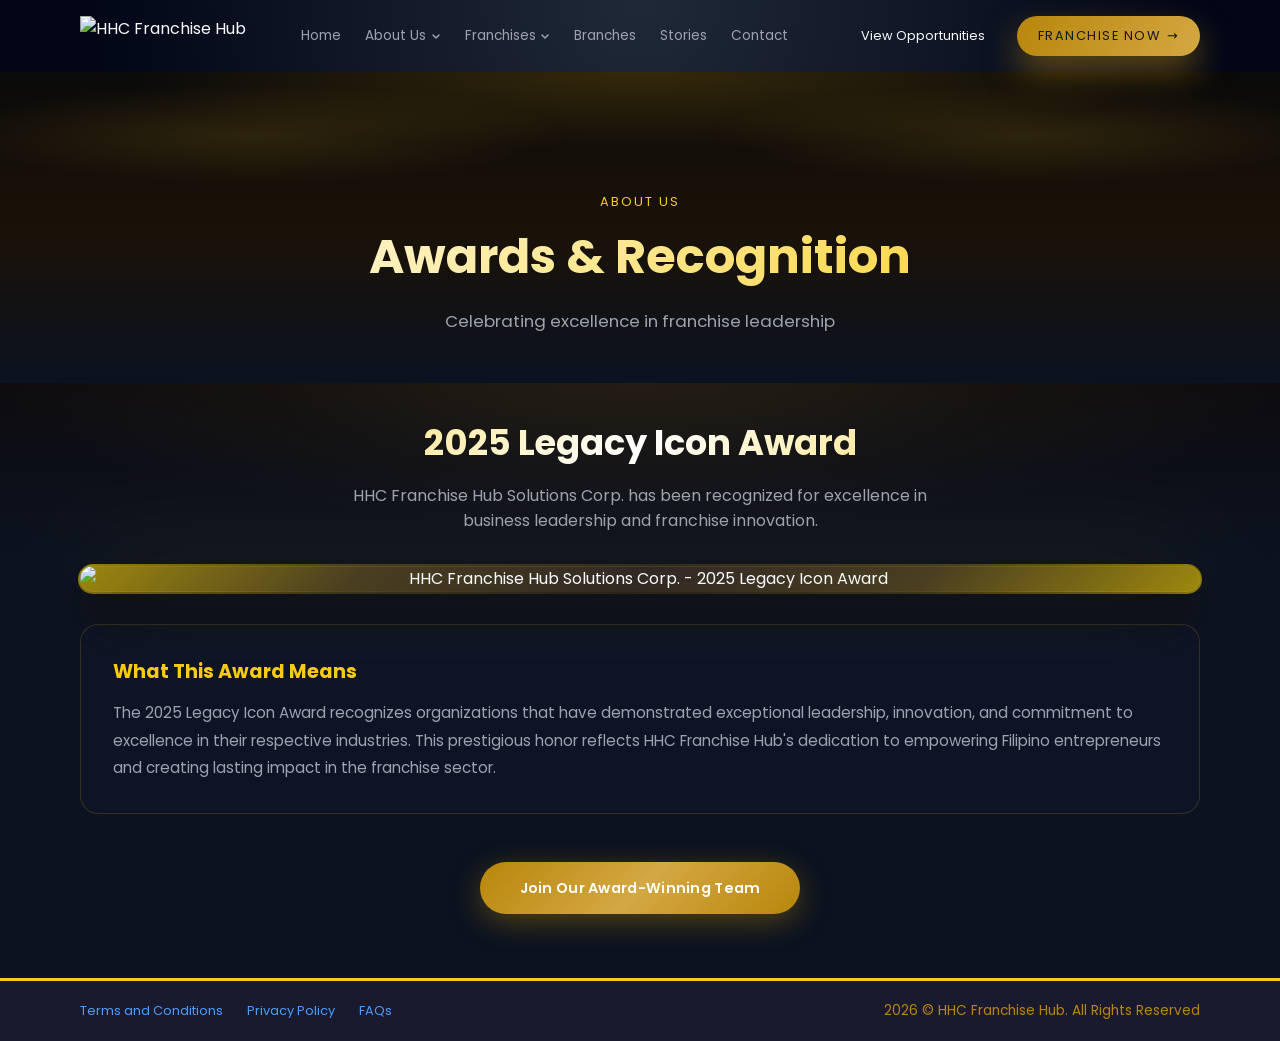
==== commit c63be8a5: "Replace logo and award images with new food background HHC Franchise Hub image in awards.html" ====
--- a/awards.html
+++ b/awards.html
@@ -14,7 +14,7 @@
   <header class="site-header">
     <div class="container nav">
       <a href="index.html" class="nav-brand">
-        <img src="logo.png.png" alt="HHC Franchise Hub" class="nav-logo" />
+        <img src="hhc-franchise-hub-food-bg.png" alt="HHC Franchise Hub" class="nav-logo" />
       </a>
 
       <ul class="nav-links" id="navLinks">
@@ -85,7 +85,7 @@
           <p class="featured-award-subtitle">HHC Franchise Hub Solutions Corp. has been recognized for excellence in business leadership and franchise innovation.</p>
           
           <div class="award-banner">
-            <img src="legacy-award.png.png" alt="HHC Franchise Hub Solutions Corp. - 2025 Legacy Icon Award" class="award-banner-img" />
+            <img src="hhc-franchise-hub-food-bg.png" alt="HHC Franchise Hub Solutions Corp. - 2025 Legacy Icon Award" class="award-banner-img" />
           </div>
         </div>
 
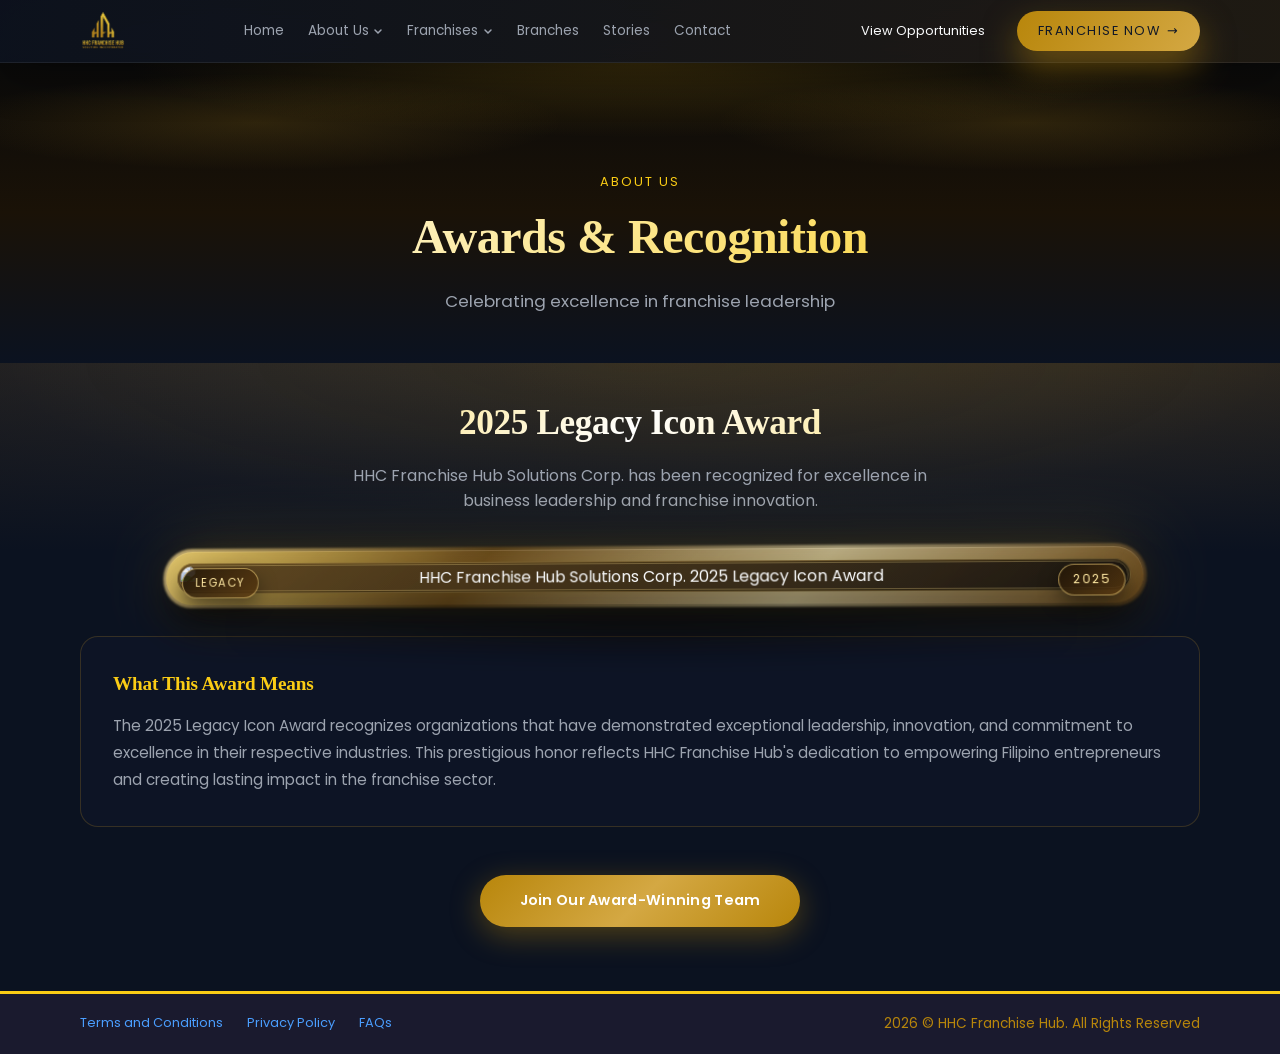
==== commit 10c22a1c: "Update franchise pages, assets, and landing content" ====
--- a/awards.html
+++ b/awards.html
@@ -14,7 +14,7 @@
   <header class="site-header">
     <div class="container nav">
       <a href="index.html" class="nav-brand">
-        <img src="hhc-franchise-hub-food-bg.png" alt="HHC Franchise Hub" class="nav-logo" />
+        <img src="hhc-gold-logo.png" alt="HHC Franchise Hub" class="nav-logo" />
       </a>
 
       <ul class="nav-links" id="navLinks">
@@ -57,7 +57,7 @@
         <a href="index.html#franchises" class="btn-outline">View Opportunities</a>
         <a href="index.html#contact" class="btn-primary">
           Franchise Now
-          <span>→</span>
+          <span>&rarr;</span>
         </a>
         <button class="nav-toggle" id="navToggle" aria-label="Toggle navigation">
           <span></span>
@@ -83,9 +83,14 @@
         <div class="featured-award">
           <h2 class="featured-award-title">2025 Legacy Icon Award</h2>
           <p class="featured-award-subtitle">HHC Franchise Hub Solutions Corp. has been recognized for excellence in business leadership and franchise innovation.</p>
-          
-          <div class="award-banner">
-            <img src="hhc-franchise-hub-food-bg.png" alt="HHC Franchise Hub Solutions Corp. - 2025 Legacy Icon Award" class="award-banner-img" />
+
+          <div class="award-banner award-banner-3d" data-award-tilt>
+            <div class="award-depth-layer award-depth-back" aria-hidden="true"></div>
+            <div class="award-depth-layer award-depth-mid" aria-hidden="true"></div>
+            <div class="award-shine" aria-hidden="true"></div>
+            <img src="legacy-award.png.png" alt="HHC Franchise Hub Solutions Corp. 2025 Legacy Icon Award" class="award-banner-img" />
+            <div class="award-floating-badge badge-left" aria-hidden="true">Legacy</div>
+            <div class="award-floating-badge badge-right" aria-hidden="true">2025</div>
           </div>
         </div>
 
@@ -125,9 +130,43 @@
         navLinks.classList.toggle('open');
       });
     }
-    
+
     // Set year
-    document.getElementById('yearSpan').textContent = new Date().getFullYear() + ' ©';
+    document.getElementById('yearSpan').textContent = new Date().getFullYear() + ' \u00A9';
+
+    // 3D tilt interaction for the featured award
+    const awardTiltCard = document.querySelector('[data-award-tilt]');
+    const reduceMotion = window.matchMedia('(prefers-reduced-motion: reduce)').matches;
+
+    if (awardTiltCard && !reduceMotion) {
+      const maxTilt = 9;
+
+      const updateTilt = (clientX, clientY) => {
+        const rect = awardTiltCard.getBoundingClientRect();
+        const x = (clientX - rect.left) / rect.width;
+        const y = (clientY - rect.top) / rect.height;
+        const ry = (x - 0.5) * maxTilt * 2;
+        const rx = (0.5 - y) * maxTilt * 2;
+
+        awardTiltCard.style.setProperty('--award-rotate-x', `${rx.toFixed(2)}deg`);
+        awardTiltCard.style.setProperty('--award-rotate-y', `${ry.toFixed(2)}deg`);
+        awardTiltCard.style.setProperty('--shine-x', `${(x * 100).toFixed(1)}%`);
+        awardTiltCard.style.setProperty('--shine-y', `${(y * 100).toFixed(1)}%`);
+        awardTiltCard.style.setProperty('--shine-opacity', '0.42');
+      };
+
+      awardTiltCard.addEventListener('pointermove', (event) => {
+        updateTilt(event.clientX, event.clientY);
+      });
+
+      awardTiltCard.addEventListener('pointerleave', () => {
+        awardTiltCard.style.setProperty('--award-rotate-x', '3deg');
+        awardTiltCard.style.setProperty('--award-rotate-y', '-5deg');
+        awardTiltCard.style.setProperty('--shine-x', '50%');
+        awardTiltCard.style.setProperty('--shine-y', '35%');
+        awardTiltCard.style.setProperty('--shine-opacity', '0');
+      });
+    }
   </script>
 </body>
 </html>
--- a/styles.css
+++ b/styles.css
@@ -1,3 +1,9 @@
+.nav-logo-cta {
+  height: 48px;
+  width: auto;
+  margin: 0 1rem;
+  vertical-align: middle;
+}
 :root {
   --bg: #0b1220;
   --bg-alt: #111827;
@@ -13,7 +19,16 @@
   --shadow-soft: 0 20px 40px rgba(15, 23, 42, 0.7);
   --transition-fast: 0.2s ease;
   --transition-med: 0.3s ease;
-  --nav-height: 72px;
+  --nav-height: 62px;
+  --font-serif: "Cormorant Garamond", Georgia, serif;
+  --font-sans: "Outfit", "Poppins", system-ui, -apple-system, "Segoe UI", sans-serif;
+  --gold-soft: #f6c453;
+  --gold: #f1b93d;
+  --gold-deep: #b8860b;
+  --glass: rgba(13, 17, 28, 0.72);
+  --glass-strong: rgba(18, 24, 40, 0.82);
+  --panel-stroke: rgba(255, 255, 255, 0.06);
+  --glow: 0 20px 60px rgba(240, 181, 58, 0.18);
 }
 
 * {
@@ -27,8 +42,10 @@
 }
 
 body {
-  font-family: "Poppins", system-ui, -apple-system, BlinkMacSystemFont, "Segoe UI", sans-serif;
-  background: radial-gradient(circle at top, #1f2937 0, #020617 45%);
+  font-family: var(--font-sans);
+  background: radial-gradient(140% 120% at 15% 10%, rgba(71, 85, 105, 0.45), transparent 35%),
+              radial-gradient(120% 140% at 85% 20%, rgba(190, 154, 68, 0.25), transparent 40%),
+              radial-gradient(120% 160% at 50% 80%, rgba(12, 18, 35, 0.8), rgba(3, 6, 14, 0.95));
   color: var(--text);
   line-height: 1.6;
   min-height: 100vh;
@@ -54,6 +71,10 @@
 
 .container {
   width: min(1120px, 100% - 2.5rem);
+  margin-inline: auto;
+}
+.container-wide {
+  width: min(1240px, 100% - 3.6rem);
   margin-inline: auto;
 }
 
@@ -77,6 +98,9 @@
 .section-title {
   font-size: clamp(1.9rem, 2.3vw + 1rem, 2.4rem);
   margin-bottom: 0.4rem;
+  font-family: var(--font-serif);
+  font-weight: 600;
+  letter-spacing: -0.01em;
 }
 
 .section-subtitle {
@@ -84,6 +108,11 @@
   color: var(--muted);
   max-width: 40rem;
   margin-inline: auto;
+}
+
+h1, h2, h3, h4 {
+  font-family: var(--font-serif);
+  letter-spacing: -0.01em;
 }
 
 /* --------------------
@@ -94,8 +123,10 @@
   top: 0;
   inset-inline: 0;
   z-index: 30;
-  background: transparent;
-  border-bottom: none;
+  background: linear-gradient(90deg, rgba(9, 14, 25, 0.9) 0%, rgba(28, 23, 16, 0.9) 100%);
+  border-bottom: 1px solid rgba(255, 255, 255, 0.08);
+  backdrop-filter: blur(10px);
+  box-shadow: 0 16px 40px rgba(0, 0, 0, 0.28);
 }
 
 .nav {
@@ -114,8 +145,10 @@
 }
 
 .nav-logo {
-  height: 40px;
+  height: 46px;
   width: auto;
+  vertical-align: middle;
+  margin-right: 0.35rem;
 }
 
 .nav-brand-text {
@@ -395,15 +428,15 @@
 }
 
 .hero-slide:nth-child(2) {
-  background-image: url('hero2.png.png');
+  background-image: url('cover 1.png');
 }
 
 .hero-slide:nth-child(3) {
-  background-image: url('https://images.unsplash.com/photo-1504674900247-0877df9cc836?w=1920&q=80');
+  background-image: url('cover 4.png');
 }
 
 .hero-slide:nth-child(4) {
-  background-image: url('https://images.unsplash.com/photo-1556742111-a301076d9d18?w=1920&q=80');
+  background-image: url('cover 5.png');
 }
 
 .hero-slide:nth-child(5) {
@@ -999,6 +1032,301 @@
   transform: translateY(-1px);
 }
 
+/* Franchise Section - New Carousel Design */
+.franchise-section {
+  position: relative;
+  background: linear-gradient(135deg, #f5f5f5 0%, #e8e8e8 100%);
+  overflow: hidden;
+}
+
+.franchise-bg-pattern {
+  position: absolute;
+  top: 0;
+  left: 0;
+  right: 0;
+  bottom: 0;
+  background-image: url('data:image/svg+xml,<svg xmlns="http://www.w3.org/2000/svg" viewBox="0 0 100 100"><rect fill="%23ddd" opacity="0.3" x="10" y="20" width="8" height="60"/><rect fill="%23ccc" opacity="0.3" x="22" y="30" width="8" height="50"/><rect fill="%23ddd" opacity="0.3" x="34" y="15" width="8" height="65"/><rect fill="%23ccc" opacity="0.3" x="46" y="25" width="8" height="55"/><rect fill="%23ddd" opacity="0.3" x="58" y="10" width="8" height="70"/><rect fill="%23ccc" opacity="0.3" x="70" y="35" width="8" height="45"/><rect fill="%23ddd" opacity="0.3" x="82" y="20" width="8" height="60"/></svg>');
+  background-size: 200px;
+  opacity: 0.5;
+  pointer-events: none;
+}
+
+.franchise-section .section-header {
+  position: relative;
+  z-index: 1;
+}
+
+.franchise-section .section-kicker,
+.franchise-section .section-title {
+  color: #1a1a2e;
+}
+
+.franchise-section .franchise-intro {
+  color: #444;
+}
+
+.franchise-tabs-underline {
+  display: flex;
+  justify-content: center;
+  gap: 3rem;
+  margin-top: 2rem;
+  margin-bottom: 2.5rem;
+  position: relative;
+  z-index: 1;
+}
+
+.tab-btn-underline {
+  background: none;
+  border: none;
+  font-size: 1rem;
+  font-weight: 500;
+  color: #666;
+  padding: 0.5rem 0;
+  cursor: pointer;
+  position: relative;
+  transition: color 0.3s ease;
+  text-transform: uppercase;
+  letter-spacing: 0.05em;
+}
+
+.tab-btn-underline::after {
+  content: '';
+  position: absolute;
+  bottom: 0;
+  left: 0;
+  width: 0;
+  height: 2px;
+  background: #1a1a2e;
+  transition: width 0.3s ease;
+}
+
+.tab-btn-underline:hover {
+  color: #1a1a2e;
+}
+
+.tab-btn-underline.active {
+  color: #1a1a2e;
+}
+
+.tab-btn-underline.active::after {
+  width: 100%;
+}
+
+.franchise-carousel-wrapper {
+  display: flex;
+  align-items: center;
+  justify-content: center;
+  gap: 1.5rem;
+  position: relative;
+  z-index: 1;
+  padding: 1rem 0;
+}
+
+.carousel-arrow {
+  background: transparent;
+  border: none;
+  color: #333;
+  cursor: pointer;
+  padding: 1rem;
+  transition: transform 0.3s ease, color 0.3s ease;
+  flex-shrink: 0;
+}
+
+.carousel-arrow:hover {
+  transform: scale(1.2);
+  color: #c9a227;
+}
+
+.carousel-arrow svg {
+  width: 32px;
+  height: 32px;
+}
+
+.franchise-carousel {
+  display: flex;
+  overflow: hidden;
+  max-width: 1000px;
+  width: 100%;
+}
+
+.franchise-carousel-track {
+  display: flex;
+  gap: 1.5rem;
+  transition: transform 0.5s ease;
+  padding: 1rem 0;
+}
+
+.franchise-carousel-card {
+  flex: 0 0 300px;
+  min-height: 380px;
+  padding: 2rem 1.5rem;
+  border-radius: 8px;
+  display: flex;
+  flex-direction: column;
+  align-items: center;
+  text-align: center;
+  box-shadow: 0 8px 30px rgba(0, 0, 0, 0.15);
+  transition: transform 0.3s ease, box-shadow 0.3s ease;
+}
+
+.franchise-carousel-card:hover {
+  transform: translateY(-5px);
+  box-shadow: 0 12px 40px rgba(0, 0, 0, 0.2);
+}
+
+.card-gold {
+  background: linear-gradient(180deg, #c9a227 0%, #b8941f 50%, #a78517 100%);
+  color: #1a1a1a;
+}
+
+.card-maroon {
+  background: linear-gradient(180deg, #722f37 0%, #5c262d 50%, #4a1f24 100%);
+  color: #fff;
+}
+
+.bigstop-section {
+  background: linear-gradient(180deg, rgba(8, 10, 18, 0.85) 0%, rgba(12, 16, 28, 0.95) 100%);
+}
+
+.bigstop-grid {
+  display: grid;
+  grid-template-columns: repeat(auto-fit, minmax(260px, 1fr));
+  gap: 1.2rem;
+  margin-top: 1.5rem;
+}
+
+.bigstop-card {
+  border-radius: 12px;
+  padding: 1.6rem 1.4rem;
+  box-shadow: 0 14px 34px rgba(0, 0, 0, 0.28);
+  border: 1px solid rgba(255, 255, 255, 0.06);
+}
+
+.bigstop-card h3 {
+  font-size: 1.1rem;
+  letter-spacing: 0.08em;
+  text-transform: uppercase;
+  margin-bottom: 0.9rem;
+}
+
+.bigstop-card p {
+  color: #f8fafc;
+  line-height: 1.6;
+  margin-bottom: 1.1rem;
+  font-size: 0.95rem;
+}
+
+.bigstop-link {
+  display: inline-flex;
+  align-items: center;
+  gap: 0.35rem;
+  font-weight: 700;
+  letter-spacing: 0.03em;
+  color: #f6c453;
+}
+
+.bigstop-link:hover {
+  color: #ffe08a;
+}
+.card-teal {
+  background: linear-gradient(180deg, #0d9488 0%, #0f766e 50%, #115e59 100%);
+  color: #fff;
+}
+
+.card-purple {
+  background: linear-gradient(180deg, #7c3aed 0%, #6d28d9 50%, #5b21b6 100%);
+  color: #fff;
+}
+
+/* Match the reference look: FOOD lane cards use one clean gold tone */
+.franchise-carousel-track[data-category="food"] .franchise-carousel-card {
+  background: #bc9720;
+  color: #1a1a1a;
+}
+
+.franchise-carousel-track[data-category="food"] .carousel-card-title-fallback,
+.franchise-carousel-track[data-category="food"] .carousel-card-text,
+.franchise-carousel-track[data-category="food"] .carousel-card-link {
+  color: #1a1a1a;
+}
+
+.carousel-card-logo {
+  margin-bottom: 1.5rem;
+  min-height: 80px;
+  display: flex;
+  align-items: center;
+  justify-content: center;
+}
+
+.carousel-card-logo img {
+  max-width: 200px;
+  max-height: 80px;
+  object-fit: contain;
+}
+
+.carousel-card-logo-herrera {
+  min-height: 150px;
+}
+
+.carousel-card-logo-herrera img {
+  max-width: 230px;
+  max-height: 150px;
+}
+
+.carousel-card-title-fallback {
+  font-size: 1.5rem;
+  font-weight: 700;
+  text-transform: uppercase;
+  letter-spacing: 0.05em;
+}
+
+.card-gold .carousel-card-title-fallback {
+  color: #1a1a1a;
+}
+
+.card-maroon .carousel-card-title-fallback,
+.card-teal .carousel-card-title-fallback,
+.card-purple .carousel-card-title-fallback {
+  color: #fff;
+}
+
+.carousel-card-text {
+  font-size: 0.9rem;
+  line-height: 1.6;
+  flex-grow: 1;
+  margin-bottom: 1.5rem;
+}
+
+.card-gold .carousel-card-text {
+  color: #333;
+}
+
+.card-maroon .carousel-card-text,
+.card-teal .carousel-card-text,
+.card-purple .carousel-card-text {
+  color: rgba(255, 255, 255, 0.9);
+}
+
+.carousel-card-link {
+  font-weight: 600;
+  font-size: 0.95rem;
+  transition: opacity 0.3s ease;
+}
+
+.card-gold .carousel-card-link {
+  color: #1a1a1a;
+}
+
+.card-maroon .carousel-card-link,
+.card-teal .carousel-card-link,
+.card-purple .carousel-card-link {
+  color: #fff;
+}
+
+.carousel-card-link:hover {
+  opacity: 0.7;
+}
+
 /* --------------------
    STATS
 --------------------- */
@@ -1118,6 +1446,42 @@
 /* --------------------
    CONTACT
 --------------------- */
+.contact-location-map {
+  margin-top: 2rem;
+  border-radius: var(--radius-lg);
+  overflow: hidden;
+  border: 1px solid rgba(250, 204, 21, 0.2);
+  background: linear-gradient(145deg, rgba(15, 23, 42, 0.95), rgba(2, 6, 23, 0.98));
+  box-shadow:
+    0 4px 24px rgba(0, 0, 0, 0.3),
+    0 0 40px rgba(250, 204, 21, 0.05),
+    inset 0 1px 0 rgba(255, 255, 255, 0.05);
+}
+
+.contact-location-map-copy {
+  padding: 1.15rem 1.35rem;
+  border-bottom: 1px solid rgba(255, 255, 255, 0.08);
+}
+
+.contact-location-map-copy h3 {
+  margin: 0 0 0.25rem;
+  font-size: 1.05rem;
+  color: var(--accent);
+}
+
+.contact-location-map-copy p {
+  margin: 0;
+  font-size: 0.85rem;
+  color: var(--muted);
+}
+
+.contact-location-map iframe {
+  width: 100%;
+  height: 300px;
+  border: 0;
+  display: block;
+}
+
 .contact-grid {
   display: grid;
   gap: 2.5rem;
@@ -1333,6 +1697,738 @@
 }
 
 /* --------------------
+   FOUNDER CINEMATIC
+--------------------- */
+.founder-cinematic {
+  background: #04070f;
+  color: #e8ecf8;
+}
+
+.founder-hero {
+  position: relative;
+  min-height: min(95vh, 920px);
+  padding: clamp(6rem, 12vh, 7.5rem) 0 4rem;
+  display: flex;
+  align-items: flex-end;
+  overflow: hidden;
+  background:
+    linear-gradient(115deg, rgba(4, 7, 15, 0.95) 0%, rgba(4, 7, 15, 0.75) 45%, rgba(4, 7, 15, 0.35) 100%),
+    url('history-2025.jpg') center/cover no-repeat;
+}
+
+.founder-hero-overlay {
+  position: absolute;
+  inset: 0;
+  background: radial-gradient(circle at 25% 30%, rgba(8, 25, 61, 0.25), transparent 45%);
+  pointer-events: none;
+}
+
+.founder-hero-content {
+  position: relative;
+  z-index: 2;
+  max-width: 680px;
+  margin-left: clamp(1.5rem, 5vw, 3.5rem);
+}
+
+.founder-hero-kicker {
+  letter-spacing: 0.28em;
+  text-transform: uppercase;
+  font-weight: 700;
+  color: #fff;
+  margin-bottom: 0.75rem;
+}
+
+.founder-hero-title {
+  font-family: 'Cormorant Garamond', serif;
+  font-size: clamp(3rem, 5vw, 4.5rem);
+  margin: 0 0 0.4rem;
+  color: #fff;
+  line-height: 1.05;
+}
+
+.founder-hero-sub {
+  color: #d9e7ff;
+  font-size: 1.05rem;
+  margin-bottom: 1.4rem;
+}
+
+.founder-hero-cta {
+  display: flex;
+  gap: 0.8rem;
+  align-items: center;
+}
+
+.hero-player-card {
+  position: absolute;
+  right: clamp(1rem, 5vw, 3rem);
+  bottom: clamp(1.2rem, 7vh, 4.2rem);
+  background: rgba(10, 13, 24, 0.8);
+  border: 1px solid rgba(255, 255, 255, 0.1);
+  border-radius: 14px;
+  padding: 0.85rem;
+  display: grid;
+  gap: 0.55rem;
+  z-index: 3;
+  box-shadow: 0 12px 40px rgba(0, 0, 0, 0.35);
+  cursor: pointer;
+  transition: transform 0.25s ease, box-shadow 0.25s ease;
+}
+
+.hero-player-card:hover {
+  transform: translateY(-4px);
+  box-shadow: 0 18px 50px rgba(0, 0, 0, 0.45);
+}
+
+.hero-player-thumb {
+  position: relative;
+  overflow: hidden;
+  border-radius: 10px;
+  width: clamp(270px, 23vw, 360px);
+  aspect-ratio: 16 / 9;
+  height: auto;
+  background: #0b0e18;
+}
+
+.hero-player-thumb img {
+  width: 100%;
+  height: 100%;
+  object-fit: cover;
+  display: block;
+}
+
+.hero-player-thumb video {
+  width: 100%;
+  height: 100%;
+  object-fit: cover;
+  display: block;
+}
+
+.hero-player-label {
+  font-size: 0.95rem;
+  font-weight: 600;
+  color: #d9e7ff;
+  text-align: center;
+}
+
+@media (max-width: 768px) {
+  .hero-player-card {
+    padding: 0.65rem;
+    gap: 0.4rem;
+    bottom: 1rem;
+  }
+
+  .hero-player-thumb {
+    width: clamp(210px, 62vw, 280px);
+  }
+
+  .hero-player-label {
+    font-size: 0.88rem;
+  }
+}
+
+.founder-hero-stats {
+  display: none;
+}
+
+.founder-hero-stats .stat-label {
+  text-transform: uppercase;
+  color: #9fb5d8;
+  font-size: 0.75rem;
+  letter-spacing: 0.05em;
+}
+
+.founder-hero-stats .stat-value {
+  color: #22d3ee;
+  font-weight: 700;
+  font-size: 1.2rem;
+}
+
+.founder-panels {
+  padding: 3.1rem 0 2.1rem;
+  background:
+    radial-gradient(circle at 12% 5%, rgba(250, 204, 21, 0.08), transparent 42%),
+    radial-gradient(circle at 88% 12%, rgba(148, 106, 36, 0.16), transparent 35%),
+    linear-gradient(180deg, #05080f 0%, #060913 100%);
+}
+
+.founder-panels-shell {
+  display: grid;
+  gap: 1.15rem;
+}
+
+.founder-panel {
+  display: grid;
+  grid-template-columns: minmax(300px, 0.95fr) minmax(0, 1.05fr);
+  gap: 0;
+  border-radius: 16px;
+  overflow: hidden;
+  background: linear-gradient(135deg, rgba(8, 12, 22, 0.94), rgba(8, 12, 22, 0.85));
+  border: 1px solid rgba(250, 204, 21, 0.14);
+  box-shadow: 0 14px 36px rgba(0, 0, 0, 0.34);
+  transition: transform 0.24s ease, border-color 0.24s ease, box-shadow 0.24s ease;
+}
+
+.founder-panel.flipped {
+  grid-template-columns: minmax(0, 1.05fr) minmax(300px, 0.95fr);
+}
+
+.founder-panel:hover {
+  transform: translateY(-2px);
+  border-color: rgba(250, 204, 21, 0.28);
+  box-shadow: 0 18px 42px rgba(0, 0, 0, 0.42);
+}
+
+.panel-image {
+  min-height: 300px;
+  background: var(--panel-bg, url('history-2016.jpg')) center/cover no-repeat;
+  filter: saturate(0.95) contrast(1.05);
+  position: relative;
+}
+
+.panel-image::after {
+  content: "";
+  position: absolute;
+  inset: 0;
+  background: linear-gradient(90deg, rgba(8, 12, 22, 0.14), rgba(8, 12, 22, 0.45));
+}
+
+.panel-copy {
+  padding: clamp(1.3rem, 2.4vw, 2rem);
+  display: grid;
+  align-content: center;
+  gap: 0.45rem;
+  background:
+    linear-gradient(180deg, rgba(8, 12, 22, 0.8), rgba(8, 12, 22, 0.93)),
+    radial-gradient(circle at 15% 10%, rgba(250, 204, 21, 0.08), transparent 45%);
+}
+
+.panel-kicker {
+  letter-spacing: 0.16em;
+  text-transform: uppercase;
+  font-size: 0.72rem;
+  color: #facc15;
+  font-weight: 600;
+}
+
+.panel-copy h2 {
+  margin: 0;
+  font-size: clamp(1.35rem, 2vw, 1.75rem);
+  color: #f9fafb;
+}
+
+.panel-copy p {
+  color: #c7cfdf;
+  line-height: 1.72;
+  font-size: 0.95rem;
+  margin: 0.35rem 0 0.75rem;
+  max-width: 66ch;
+}
+
+.panel-tags {
+  display: flex;
+  flex-wrap: wrap;
+  gap: 0.45rem;
+}
+
+.panel-tags .chip {
+  border: 1px solid rgba(250, 204, 21, 0.24);
+  background: rgba(250, 204, 21, 0.08);
+  color: #f7d66c;
+  padding: 0.28rem 0.66rem;
+  border-radius: 999px;
+  font-size: 0.72rem;
+  letter-spacing: 0.02em;
+}
+
+.founder-cta-strip {
+  padding: 1rem 0 3rem;
+  background: linear-gradient(180deg, #060913 0%, #060913 100%);
+}
+
+.founder-cta-strip .container {
+  display: flex;
+  align-items: center;
+  justify-content: space-between;
+  gap: 1rem;
+  padding: 1.15rem 1.2rem;
+  border-radius: 14px;
+  background:
+    linear-gradient(135deg, rgba(250, 204, 21, 0.09), rgba(180, 134, 11, 0.03)),
+    linear-gradient(180deg, rgba(8, 12, 22, 0.88), rgba(8, 12, 22, 0.95));
+  border: 1px solid rgba(250, 204, 21, 0.22);
+  box-shadow: 0 12px 30px rgba(0, 0, 0, 0.28);
+}
+
+.founder-cta-strip .section-kicker {
+  margin-bottom: 0.12rem;
+  color: #facc15;
+}
+
+.founder-cta-strip h3 {
+  margin: 0;
+  color: #f8fafc;
+  font-size: clamp(1.06rem, 1.8vw, 1.28rem);
+  line-height: 1.35;
+}
+
+@media (max-width: 980px) {
+  .founder-panel,
+  .founder-panel.flipped {
+    grid-template-columns: 1fr;
+  }
+
+  .founder-panel.flipped .panel-image {
+    order: -1;
+  }
+
+  .panel-image {
+    min-height: 230px;
+  }
+}
+
+@media (max-width: 760px) {
+  .founder-panels {
+    padding-top: 2.4rem;
+  }
+
+  .founder-panels-shell {
+    gap: 0.9rem;
+  }
+
+  .panel-copy {
+    padding: 1rem;
+  }
+
+  .panel-copy p {
+    font-size: 0.9rem;
+    line-height: 1.64;
+  }
+
+  .founder-cta-strip .container {
+    align-items: flex-start;
+    flex-direction: column;
+    padding: 1rem;
+  }
+}
+
+.video-modal {
+  position: fixed;
+  inset: 0;
+  background: radial-gradient(circle at 30% 20%, rgba(31, 61, 124, 0.25), rgba(0, 0, 0, 0.78));
+  display: flex;
+  align-items: center;
+  justify-content: center;
+  opacity: 0;
+  pointer-events: none;
+  transition: opacity 0.28s ease;
+  z-index: 120;
+}
+
+.video-modal-backdrop {
+  position: absolute;
+  inset: 0;
+  backdrop-filter: blur(6px);
+}
+
+.video-modal.open {
+  opacity: 1;
+  pointer-events: auto;
+}
+
+.video-modal-content {
+  position: relative;
+  width: min(92vw, 1060px);
+  background: linear-gradient(180deg, rgba(8, 12, 22, 0.96), rgba(5, 8, 14, 0.96));
+  border-radius: 18px;
+  overflow: hidden;
+  border: 1px solid rgba(255, 255, 255, 0.1);
+  box-shadow:
+    0 24px 90px rgba(0, 0, 0, 0.6),
+    0 0 0 1px rgba(250, 204, 21, 0.08);
+  transform: translateY(10px) scale(0.985);
+  transition: transform 0.28s ease;
+  z-index: 1;
+}
+
+.video-modal.open .video-modal-content {
+  transform: translateY(0) scale(1);
+}
+
+.video-modal-topbar {
+  display: flex;
+  align-items: center;
+  justify-content: space-between;
+  gap: 1rem;
+  padding: 0.9rem 1rem;
+  background: rgba(0, 0, 0, 0.35);
+  border-bottom: 1px solid rgba(255, 255, 255, 0.08);
+}
+
+.video-modal-title {
+  margin: 0;
+  font-size: 0.92rem;
+  font-weight: 600;
+  letter-spacing: 0.02em;
+  color: #dbe7ff;
+}
+
+.video-modal-frame {
+  width: 100%;
+  aspect-ratio: 16 / 9;
+  background: #02040a;
+}
+
+.video-modal video {
+  width: 100%;
+  height: 100%;
+  display: block;
+  object-fit: cover;
+  background: #000;
+}
+
+.video-modal-close {
+  position: static;
+  background: rgba(0, 0, 0, 0.45);
+  color: #fff;
+  border: 1px solid rgba(255, 255, 255, 0.2);
+  border-radius: 50%;
+  width: 34px;
+  height: 34px;
+  cursor: pointer;
+  font-size: 1rem;
+  font-weight: 700;
+  line-height: 1;
+  transition: transform 0.2s ease, background 0.2s ease, border-color 0.2s ease;
+}
+
+.video-modal-close:hover {
+  transform: rotate(90deg);
+  background: rgba(250, 204, 21, 0.2);
+  border-color: rgba(250, 204, 21, 0.45);
+}
+
+.video-modal-close:focus-visible {
+  outline: 2px solid #facc15;
+  outline-offset: 2px;
+}
+
+body.modal-open {
+  overflow: hidden;
+}
+
+@media (max-width: 640px) {
+  .video-modal-content {
+    width: 94vw;
+    border-radius: 14px;
+  }
+
+  .video-modal-topbar {
+    padding: 0.65rem 0.7rem;
+  }
+
+  .video-modal-title {
+    font-size: 0.8rem;
+  }
+}
+
+.clean-footer {
+  background: #0b0e18;
+  padding: 1.8rem 0;
+  border-top: 1px solid rgba(255, 255, 255, 0.05);
+}
+
+.clean-footer-inner {
+  display: grid;
+  grid-template-columns: repeat(auto-fit, minmax(220px, 1fr));
+  gap: 1.2rem;
+  align-items: center;
+}
+
+.clean-footer-brand {
+  display: grid;
+  gap: 0.4rem;
+  color: #c9d6f5;
+}
+
+.clean-footer-logo {
+  width: 120px;
+}
+
+.clean-footer-links {
+  display: flex;
+  gap: 1rem;
+}
+
+.clean-footer-links a {
+  color: #9fb5d8;
+  transition: color 0.25s ease;
+}
+
+.clean-footer-links a:hover {
+  color: #facc15;
+}
+
+.clean-footer-copy {
+  color: #9fb5d8;
+}
+
+.clean-footer-social {
+  display: flex;
+  gap: 0.75rem;
+}
+
+.clean-footer-social a {
+  color: #facc15;
+}
+
+.simple-history-header {
+  text-align: center;
+  padding: 100px 20px 80px;
+  background: linear-gradient(135deg, #1a1a2e 0%, #16213e 100%);
+  color: white;
+}
+
+.simple-history-header h1 {
+  font-size: clamp(2.4rem, 4vw, 3.2rem);
+  margin-bottom: 12px;
+  font-weight: 700;
+  letter-spacing: -1px;
+}
+
+.simple-history-header p {
+  max-width: 680px;
+  margin: 0 auto;
+  font-size: 1.05rem;
+  opacity: 0.85;
+  line-height: 1.7;
+}
+
+.simple-history {
+  max-width: 1200px;
+  margin: 0 auto;
+  padding: 56px 24px 110px;
+  position: relative;
+  display: grid;
+  gap: 36px;
+}
+
+.simple-history::before {
+  content: '';
+  position: absolute;
+  top: 12px;
+  bottom: 140px;
+  left: 50%;
+  width: 2px;
+  transform: translateX(-50%);
+  background: linear-gradient(180deg, rgba(44, 62, 80, 0.28), rgba(44, 62, 80, 0.08));
+}
+
+.simple-history .timeline-item {
+  width: calc(50% - 32px);
+  margin: 0;
+  position: relative;
+}
+
+.simple-history .timeline-item:nth-child(odd) {
+  margin-right: auto;
+  padding-right: 32px;
+}
+
+.simple-history .timeline-item:nth-child(even) {
+  margin-left: auto;
+  padding-left: 32px;
+}
+
+.simple-history .timeline-item::before {
+  content: '';
+  position: absolute;
+  top: 34px;
+  width: 28px;
+  height: 2px;
+  background: rgba(44, 62, 80, 0.32);
+}
+
+.simple-history .timeline-item:nth-child(odd)::before {
+  right: 0;
+}
+
+.simple-history .timeline-item:nth-child(even)::before {
+  left: 0;
+}
+
+.simple-history .timeline-content {
+  width: 100%;
+  background: linear-gradient(135deg, #ffffff, #f8fafc);
+  padding: 34px;
+  border-radius: 18px;
+  box-shadow:
+    0 14px 40px rgba(0,0,0,0.08),
+    0 0 0 1px rgba(0,0,0,0.04);
+  transition: transform 0.3s ease, box-shadow 0.3s ease;
+}
+
+.simple-history .timeline-content:hover {
+  box-shadow:
+    0 18px 48px rgba(0,0,0,0.12),
+    0 0 0 1px rgba(0,0,0,0.05);
+  transform: translateY(-6px);
+}
+
+.simple-history .timeline-dot {
+  display: none;
+}
+
+.simple-history .year {
+  display: inline-block;
+  background: #2c3e50;
+  color: white;
+  padding: 8px 20px;
+  border-radius: 4px;
+  font-size: 0.85rem;
+  font-weight: 600;
+  margin-bottom: 20px;
+  letter-spacing: 1px;
+}
+
+.simple-history .timeline-content h3 {
+  font-size: clamp(1.35rem, 2vw, 1.6rem);
+  color: #1a1a2e;
+  margin-bottom: 16px;
+  font-weight: 700;
+  letter-spacing: -0.5px;
+  line-height: 1.35;
+}
+
+.simple-history .timeline-content p {
+  color: #5a6c7d;
+  margin-bottom: 20px;
+  font-size: 0.98rem;
+  line-height: 1.75;
+}
+
+.simple-history .timeline-image {
+  width: 100%;
+  height: 260px;
+  background: #f5f5f5;
+  border-radius: 10px;
+  margin-bottom: 24px;
+  overflow: hidden;
+  border: 1px solid #e8e8e8;
+}
+
+.simple-history .timeline-image img {
+  width: 100%;
+  height: 100%;
+  object-fit: cover;
+  display: block;
+}
+
+.simple-history .milestone-tags {
+  display: flex;
+  flex-wrap: wrap;
+  gap: 8px;
+  margin-top: 15px;
+}
+
+.simple-history .tag {
+  background: #f0f4f8;
+  color: #2c3e50;
+  padding: 6px 14px;
+  border-radius: 999px;
+  font-size: 0.8rem;
+  font-weight: 500;
+  border: 1px solid #e1e8ed;
+}
+
+.simple-history-cta {
+  max-width: 820px;
+  margin: 24px auto 0;
+  padding: 44px 34px;
+  text-align: center;
+  background: #fff;
+  border-radius: 18px;
+  box-shadow: 0 16px 44px rgba(14, 28, 52, 0.12);
+  border: 1px solid rgba(14, 28, 52, 0.08);
+}
+
+.simple-history-cta .cta-button {
+  display: inline-block;
+  background: linear-gradient(135deg, #2c3e50, #1f2d3d);
+  color: white;
+  padding: 14px 40px;
+  border-radius: 6px;
+  text-decoration: none;
+  font-weight: 600;
+  letter-spacing: 0.5px;
+  transition: all 0.3s ease;
+}
+
+.simple-history-cta .cta-button:hover {
+  background: #1a1a2e;
+  transform: translateY(-2px);
+  box-shadow: 0 4px 12px rgba(44, 62, 80, 0.3);
+}
+
+.history-page.history-animate .simple-history .timeline-item {
+  opacity: 0;
+  transform: translateY(24px);
+  transition: opacity 0.55s ease, transform 0.55s ease;
+}
+
+.history-page.history-animate .simple-history .timeline-item.is-visible {
+  opacity: 1;
+  transform: translateY(0);
+}
+
+.history-page {
+  background: radial-gradient(circle at 20% 20%, rgba(34,51,84,0.22), transparent 28%),
+              radial-gradient(circle at 80% 10%, rgba(16,33,70,0.28), transparent 30%),
+              #0b1224;
+  color: #e5ecff;
+}
+
+@media (max-width: 900px) {
+  .simple-history {
+    padding: 40px 16px 90px;
+    gap: 24px;
+  }
+
+  .simple-history::before {
+    left: 16px;
+    transform: none;
+    bottom: 120px;
+  }
+
+  .simple-history .timeline-item,
+  .simple-history .timeline-item:nth-child(even) {
+    width: 100%;
+    margin: 0;
+    padding-left: 36px;
+    padding-right: 0;
+  }
+
+  .simple-history .timeline-item::before {
+    left: 16px;
+    width: 20px;
+  }
+
+  .simple-history .timeline-content {
+    width: 100% !important;
+    margin: 0 !important;
+    padding: 24px 20px;
+  }
+
+  .simple-history .timeline-image {
+    height: 200px;
+  }
+
+  .simple-history-cta {
+    margin-top: 10px;
+    padding: 30px 20px;
+  }
+}
+
+/* --------------------
    FOOTER
 --------------------- */
 .site-footer {
@@ -1462,60 +2558,1158 @@
   margin-top: 3rem;
 }
 
+/* Franchise Kit Page */
+.kit-page {
+  background:
+    radial-gradient(circle at 20% 10%, rgba(59, 130, 246, 0.14), transparent 34%),
+    radial-gradient(circle at 85% 0%, rgba(250, 204, 21, 0.08), transparent 35%),
+    #070c18;
+}
+
+.kit-hero {
+  background:
+    radial-gradient(ellipse 85% 58% at 50% 0%, rgba(59, 130, 246, 0.26) 0%, transparent 56%),
+    linear-gradient(180deg, #0a1020 0%, #080d18 100%);
+}
+
+.kit-grid {
+  display: grid;
+  grid-template-columns: minmax(0, 1fr) minmax(0, 1fr);
+  gap: 1.2rem;
+}
+
+.kit-grid .content-card {
+  margin-bottom: 0;
+}
+
+.kit-info h2,
+.kit-form h2 {
+  margin: 0 0 1rem;
+  color: #f8fbff;
+}
+
+.kit-list {
+  list-style: none;
+  display: grid;
+  gap: 0.6rem;
+  padding: 0;
+  margin: 0 0 1.2rem;
+}
+
+.kit-list li {
+  position: relative;
+  padding-left: 1.2rem;
+  color: #c9d4e7;
+}
+
+.kit-list li::before {
+  content: "";
+  position: absolute;
+  left: 0;
+  top: 0.5rem;
+  width: 7px;
+  height: 7px;
+  border-radius: 50%;
+  background: linear-gradient(135deg, #facc15, #d97706);
+}
+
+.kit-note {
+  color: #aab8cf;
+  line-height: 1.7;
+}
+
+.kit-note a {
+  color: #9ec5ff;
+}
+
+.kit-form {
+  display: grid;
+  gap: 0.55rem;
+}
+
+.kit-form label {
+  font-size: 0.82rem;
+  color: #d6e2f5;
+}
+
+.kit-form input,
+.kit-form textarea {
+  border-radius: 12px;
+  border: 1px solid rgba(148, 163, 184, 0.35);
+  background: rgba(15, 23, 42, 0.75);
+  color: #f8fbff;
+  padding: 0.75rem 0.9rem;
+  font-family: inherit;
+  font-size: 0.94rem;
+}
+
+.kit-form input:focus,
+.kit-form textarea:focus {
+  outline: none;
+  border-color: rgba(250, 204, 21, 0.65);
+  box-shadow: 0 0 0 3px rgba(250, 204, 21, 0.15);
+}
+
+.kit-form .btn-primary {
+  margin-top: 0.6rem;
+  justify-content: center;
+}
+
+.kit-back-link {
+  margin-top: 0.35rem;
+  text-align: center;
+}
+
+@media (max-width: 900px) {
+  .kit-grid {
+    grid-template-columns: 1fr;
+  }
+}
+
 /* Timeline (History Page) */
-.timeline {
+.history-shell {
   position: relative;
-  padding-left: 2rem;
-}
-
-.timeline::before {
+  background: none;
+  border: none;
+  border-radius: 0;
+  padding: 0;
+  overflow: visible;
+  box-shadow: none;
+  backdrop-filter: none;
+}
+
+.history-shell::before {
+  content: none;
+}
+
+.history-shell::after {
+  content: none;
+}
+
+.history-header-grid {
+  position: relative;
+  display: grid;
+  gap: 1rem;
+  margin-bottom: 2rem;
+  max-width: 840px;
+  margin-left: auto;
+  margin-right: auto;
+  text-align: center;
+  z-index: 1;
+}
+
+@media (min-width: 900px) {
+  .history-header-grid {
+    grid-template-columns: 2fr 1.1fr;
+    align-items: center;
+  }
+}
+
+.history-lede {
+  color: var(--muted);
+  line-height: 1.8;
+  font-size: 0.98rem;
+  max-width: 720px;
+}
+
+.history-pills {
+  display: flex;
+  flex-wrap: wrap;
+  gap: 0.5rem;
+  margin-top: 0.75rem;
+}
+
+.history-pill {
+  display: inline-flex;
+  align-items: center;
+  gap: 0.35rem;
+  padding: 0.4rem 0.75rem;
+  border-radius: var(--radius-pill);
+  background: rgba(250, 204, 21, 0.08);
+  border: 1px solid rgba(250, 204, 21, 0.25);
+  color: #fefce8;
+  font-size: 0.82rem;
+  letter-spacing: 0.01em;
+}
+
+.history-highlight {
+  background: linear-gradient(135deg, rgba(250, 204, 21, 0.12), rgba(255, 255, 255, 0.02));
+  border: 1px solid rgba(250, 204, 21, 0.2);
+  border-radius: var(--radius-lg);
+  padding: 1.25rem;
+  box-shadow: 0 10px 30px rgba(0, 0, 0, 0.25);
+}
+
+.history-highlight-title {
+  color: #fff;
+  font-weight: 600;
+  margin-bottom: 0.35rem;
+}
+
+.history-highlight-text {
+  color: var(--muted);
+  font-size: 0.9rem;
+  line-height: 1.6;
+  margin-bottom: 1rem;
+}
+
+.history-mini-metrics {
+  display: grid;
+  gap: 0.65rem;
+}
+
+.history-metric-label {
+  display: block;
+  font-size: 0.78rem;
+  color: rgba(255, 255, 255, 0.75);
+  letter-spacing: 0.04em;
+  text-transform: uppercase;
+}
+
+.history-metric-value {
+  display: block;
+  color: #fefce8;
+  font-weight: 600;
+}
+
+/* --------------------
+   History Page (Winecast-inspired layout)
+--------------------- */
+.history-page {
+  background: #f7f2eb;
+  color: #2e2a25;
+}
+
+.history-page .site-header {
+  background: transparent;
+  border: none;
+}
+
+.history-page .section,
+.history-page .page-content {
+  padding-block: clamp(3rem, 6vw, 4.5rem);
+}
+
+.history-page .page-hero {
+  background: #f7f2eb;
+  text-align: center;
+  padding-bottom: 2rem;
+}
+
+.history-page .page-hero-title {
+  color: #2e2a25;
+  letter-spacing: 0.08em;
+  text-transform: uppercase;
+  font-weight: 600;
+}
+
+.history-page .page-hero-subtitle {
+  color: #4a4137;
+}
+
+.history-page .history-shell {
+  width: min(1100px, 100% - 3rem);
+  margin: 0 auto;
+  padding: 0;
+}
+
+.history-page .history-header-grid {
+  margin-bottom: 2.5rem;
+  gap: 1.5rem;
+}
+
+.history-page .history-lede {
+  color: #4a4137;
+}
+
+.history-page .history-pills .history-pill {
+  background: transparent;
+  border: 1px solid #d9cdbf;
+  color: #4a4137;
+}
+
+.history-page .history-highlight {
+  background: #faf6f1;
+  border: 1px solid #e0d6c7;
+  color: #3b332b;
+  box-shadow: none;
+}
+
+.history-page .history-highlight-title {
+  color: #2e2a25;
+}
+
+.history-page .history-highlight-text {
+  color: #4a4137;
+}
+
+.history-page .history-subnav {
+  margin: 2rem 0 2.5rem;
+  border-top: 1px solid #e0d6c7;
+  border-bottom: 1px solid #e0d6c7;
+  padding: 0.75rem 0;
+}
+
+.history-page .history-subnav-link {
+  color: #3b332b;
+}
+
+.history-page .history-subnav-link.active,
+.history-page .history-subnav-link:hover {
+  color: #000;
+  border-color: #2e2a25;
+}
+
+.history-page .modern-timeline {
+  gap: 3rem;
+}
+
+.history-page .milestone {
+  display: grid;
+  grid-template-columns: minmax(0, 1.15fr) minmax(0, 0.95fr);
+  align-items: center;
+  gap: 1.6rem;
+  margin-left: 0;
+  padding: 1.6rem 0;
+  border: none;
+  border-radius: 0;
+  background: none;
+  box-shadow: none;
+  opacity: 1;
+  transform: none;
+  transition: none;
+  border-top: 1px solid #e0d6c7;
+}
+
+.history-page .milestone:first-of-type {
+  border-top: none;
+  padding-top: 0;
+}
+
+.history-page .milestone:last-of-type {
+  padding-bottom: 0;
+}
+
+.history-page .milestone-pin {
+  display: none;
+}
+
+.history-page .milestone-media {
+  min-height: 260px;
+  border-radius: 12px;
+  border: 1px solid #e3d9cc;
+  background: #f3ece3;
+}
+
+.history-page .milestone-media::after {
+  display: none;
+}
+
+.history-page .milestone-media::before {
+  opacity: 1;
+  filter: saturate(1);
+}
+
+.history-page .media-note {
+  background: rgba(255, 255, 255, 0.92);
+  color: #6b5a45;
+  border: 1px solid #d8cbb9;
+}
+
+.history-page .milestone-body {
+  gap: 0.45rem;
+}
+
+.history-page .milestone-year {
+  color: #6b5a45;
+  letter-spacing: 0.16em;
+}
+
+.history-page .milestone-title {
+  color: #2e2a25;
+  font-size: 1.18rem;
+}
+
+.history-page .milestone-text {
+  color: #4a4137;
+  line-height: 1.65;
+}
+
+.history-page .milestone-tags {
+  gap: 0.35rem;
+}
+
+.history-page .milestone-tag {
+  background: transparent;
+  border: 1px solid #d9cdbf;
+  color: #4a4137;
+}
+
+.history-page .history-cta-card {
+  background: #faf6f1;
+  border: 1px solid #e0d6c7;
+  box-shadow: none;
+  padding: 1.5rem 1.6rem;
+  border-radius: 10px;
+}
+
+.history-page .history-cta-card p {
+  color: #4a4137;
+}
+
+.history-page .btn-primary,
+.history-page .btn-outline,
+.history-page .pill-btn.solid {
+  background-image: none;
+  background: #2e2a25;
+  color: #f7f2eb;
+  box-shadow: none;
+  border: 1px solid #2e2a25;
+}
+
+.history-page .pill-btn.ghost {
+  border-color: #2e2a25;
+  color: #2e2a25;
+}
+}
+
+.modern-timeline {
+  position: relative;
+  display: grid;
+  grid-auto-rows: auto;
+  gap: 3rem;
+  z-index: 1;
+  margin-top: 1rem;
+  padding: 1rem 0 2rem;
+  background: none;
+  border-radius: 0;
+}
+
+.timeline-wrap {
+  max-width: 1120px;
+  margin: 0 auto;
+  width: min(1120px, 100% - 3rem);
+  position: relative;
+}
+
+.modern-timeline::before {
   content: '';
   position: absolute;
-  left: 0;
   top: 0;
   bottom: 0;
-  width: 2px;
-  background: linear-gradient(180deg, var(--accent), var(--primary));
-}
-
-.timeline-item {
+  left: 50%;
+  width: 3px;
+  transform: translateX(-50%);
+  background: linear-gradient(180deg, rgba(250, 204, 21, 0.65), rgba(220, 38, 38, 0.6));
+  border-radius: 999px;
+  opacity: 0.65;
+}
+
+.timeline-progress {
+  display: none;
+}
+
+.timeline-progress-fill {
+  position: absolute;
+  top: 0;
+  left: 0;
+  right: 0;
+  height: 0;
+  background: linear-gradient(180deg, #facc15, #f97316);
+  box-shadow: 0 0 16px rgba(250, 204, 21, 0.35);
+  transition: height 0.25s ease;
+}
+
+.milestone {
   position: relative;
-  padding-bottom: 2rem;
-}
-
-.timeline-item:last-child {
-  padding-bottom: 0;
-}
-
-.timeline-marker {
+  display: grid;
+  grid-template-columns: minmax(0, 1fr) minmax(0, 1.05fr);
+  grid-template-areas: "meta main";
+  align-items: start;
+  gap: 1.6rem;
+  margin: 0;
+  padding: 1.8rem 0;
+  border-radius: 0;
+  background: none;
+  border: none;
+  box-shadow: none;
+  opacity: 1;
+  transform: none;
+  transition: transform 0.35s ease, box-shadow 0.35s ease, border-color 0.35s ease;
+  width: 100%;
+}
+
+.milestone-meta {
+  grid-area: meta;
+  display: flex;
+  flex-direction: column;
+  gap: 0.35rem;
+  padding-top: 0.35rem;
+  text-align: right;
+}
+
+.milestone-meta .meta-year {
+  font-size: 1.4rem;
+  font-weight: 700;
+  letter-spacing: 0.06em;
+  color: var(--accent);
+  text-transform: uppercase;
+}
+
+.milestone-meta .meta-phase {
+  font-size: 0.9rem;
+  letter-spacing: 0.08em;
+  text-transform: uppercase;
+  color: rgba(255, 255, 255, 0.76);
+}
+
+.milestone-main {
+  grid-area: main;
+  display: grid;
+  grid-template-columns: minmax(0, 1fr);
+  gap: 1rem;
+}
+
+.milestone:nth-child(even) {
+  grid-template-columns: minmax(0, 1.05fr) minmax(0, 1fr);
+  grid-template-areas: "main meta";
+}
+
+.milestone:nth-child(even) .milestone-meta {
+  text-align: left;
+}
+
+.history-shell .modern-timeline .milestone {
+  margin-left: 0;
+}
+
+.milestone::after {
+  content: '';
   position: absolute;
-  left: -2rem;
+  top: 18px;
+  left: 50%;
+  transform: translateX(-50%);
+  width: 14px;
+  height: 14px;
+  border-radius: 50%;
+  background: radial-gradient(circle, #facc15 0%, #f59e0b 70%);
+  box-shadow: 0 0 22px rgba(250, 204, 21, 0.7);
+  z-index: 2;
+}
+
+.milestone:nth-child(odd) {
+  max-width: 560px;
+  margin-right: auto;
+  padding-right: 0;
+}
+
+.milestone:nth-child(even) {
+  max-width: 560px;
+  margin-left: auto;
+  grid-template-columns: minmax(0, 1.05fr) minmax(0, 1fr);
+  grid-template-areas: "main meta";
+}
+
+.milestone:nth-child(even) .milestone-meta {
+  text-align: left;
+}
+
+@media (max-width: 960px) {
+  .modern-timeline::before,
+  .milestone::after {
+    left: 12px;
+    transform: none;
+  }
+  .milestone,
+  .milestone:nth-child(even) {
+    grid-template-columns: 1fr;
+    grid-template-areas:
+      "meta"
+      "main";
+    max-width: 100%;
+    margin: 0;
+    padding: 1.4rem 0;
+  }
+  .milestone-meta {
+    text-align: left;
+  }
+}
+
+.milestone.in-view {
+  opacity: 1;
+  transform: translateY(0);
+  box-shadow: none;
+  border-color: transparent;
+}
+
+.milestone:hover .milestone-media::before {
+  transform: scale(1.05);
+}
+.milestone:hover {
+  transform: translateY(-4px);
+  box-shadow: 0 14px 36px rgba(0,0,0,0.28);
+}
+
+.milestone-pin { display: none; }
+
+.milestone-media {
+  position: relative;
+  border-radius: 14px;
+  min-height: 340px;
+  overflow: hidden;
+  background: linear-gradient(145deg, rgba(250, 204, 21, 0.06), rgba(15, 23, 42, 0.9));
+  border: 1px solid rgba(255, 255, 255, 0.04);
+  isolation: isolate;
+}
+
+.milestone-media::before {
+  content: '';
+  position: absolute;
+  inset: 0;
+  background-image: var(--photo, linear-gradient(135deg, #1e293b, #0f172a));
+  background-size: contain;
+  background-position: center;
+  background-repeat: no-repeat;
+  filter: saturate(1.05);
+  opacity: 0.9;
+  transition: transform 0.7s ease, opacity 0.5s ease;
+}
+
+.milestone-media::after {
+  content: '';
+  position: absolute;
+  inset: 0;
+  background: linear-gradient(180deg, rgba(0, 0, 0, 0.2) 0%, rgba(0, 0, 0, 0.55) 100%);
+  opacity: 0.7;
+}
+
+.media-note {
+  position: absolute;
+  bottom: 0.75rem;
+  left: 0.75rem;
+  background: rgba(15, 23, 42, 0.75);
+  border: 1px solid rgba(250, 204, 21, 0.35);
+  color: var(--accent);
+  padding: 0.35rem 0.7rem;
+  border-radius: 999px;
+  font-size: 0.75rem;
+  letter-spacing: 0.03em;
+  z-index: 1;
+}
+
+.milestone-body {
+  position: relative;
+  z-index: 1;
+  display: grid;
+  gap: 0.55rem;
+}
+
+.milestone-year {
+  font-size: 0.9rem;
+  letter-spacing: 0.08em;
+  text-transform: uppercase;
+  color: var(--accent);
+}
+
+.milestone-title {
+  font-size: 1.15rem;
+  color: #fff;
+  line-height: 1.3;
+}
+
+.milestone-text {
+  color: var(--muted);
+  line-height: 1.7;
+  font-size: 0.95rem;
+}
+
+.milestone-tags {
+  display: flex;
+  flex-wrap: wrap;
+  gap: 0.45rem;
+}
+
+.milestone-tag {
+  font-size: 0.78rem;
+  padding: 0.35rem 0.75rem;
+  border-radius: 999px;
+  border: 1px solid rgba(250, 204, 21, 0.3);
+  color: #fefce8;
+  background: rgba(250, 204, 21, 0.06);
+}
+
+.history-cta-card {
+  margin: 2.8rem auto 0;
+  padding: 1.8rem 1.6rem;
+  border-radius: 16px;
+  background: linear-gradient(135deg, rgba(250, 204, 21, 0.12), rgba(184, 134, 11, 0.1));
+  border: 1px solid rgba(250, 204, 21, 0.3);
+  display: flex;
+  flex-wrap: wrap;
+  align-items: center;
+  justify-content: space-between;
+  gap: 1rem;
+  max-width: 780px;
+  box-shadow: var(--glow);
+}
+
+.history-cta-card p {
+  color: var(--muted);
+  max-width: 540px;
+}
+
+/* --------------------
+   NEW TIMELINE EXPERIENCE
+--------------------- */
+.milestones-shell {
+  position: relative;
+  padding: clamp(4rem, 6vw, 5.5rem) 0 clamp(4.5rem, 7vw, 6rem);
+  background: radial-gradient(120% 120% at 18% 12%, rgba(244, 194, 93, 0.16), transparent 42%),
+              radial-gradient(140% 120% at 82% 18%, rgba(19, 58, 108, 0.18), transparent 48%),
+              linear-gradient(180deg, rgba(10, 15, 28, 0.92), rgba(5, 8, 18, 0.96));
+  overflow: hidden;
+  isolation: isolate;
+}
+
+.milestones-shell::before,
+.milestones-shell::after {
+  content: "";
+  position: absolute;
+  inset: 0;
+  pointer-events: none;
+}
+
+.milestones-shell::before {
+  background: radial-gradient(40% 30% at 75% 8%, rgba(246, 196, 83, 0.12), transparent 65%);
+  filter: blur(12px);
+  opacity: 0.9;
+}
+
+.milestones-shell::after {
+  background: linear-gradient(135deg, rgba(255, 255, 255, 0.03), transparent 55%);
+  mix-blend-mode: screen;
+  opacity: 0.35;
+}
+
+.timeline-top {
+  display: grid;
+  grid-template-columns: minmax(0, 1.2fr) minmax(0, 0.9fr);
+  gap: clamp(1.25rem, 4vw, 2.8rem);
+  align-items: start;
+}
+
+.timeline-head h2.timeline-title {
+  font-size: clamp(2.4rem, 3.5vw, 3.3rem);
+  background: linear-gradient(120deg, #ffffff 0%, #f1b93d 55%, #ffffff 100%);
+  -webkit-background-clip: text;
+  -webkit-text-fill-color: transparent;
+  background-clip: text;
+  margin-top: 0.25rem;
+  line-height: 1.08;
+}
+
+.timeline-lede {
+  color: rgba(226, 232, 240, 0.82);
+  margin: 0.7rem 0 1.2rem;
+  max-width: 44rem;
+  font-size: 1rem;
+}
+
+.eyebrow-pill {
+  display: inline-flex;
+  align-items: center;
+  gap: 0.4rem;
+  padding: 0.45rem 1.1rem;
+  border-radius: 999px;
+  font-size: 0.78rem;
+  letter-spacing: 0.2em;
+  text-transform: uppercase;
+  color: #0b0f1d;
+  background: linear-gradient(135deg, #f6c453, #f1b93d, #e5a725);
+  box-shadow: 0 10px 30px rgba(240, 181, 58, 0.35);
+}
+
+.eyebrow-pill.ghost {
+  color: #f8fafc;
+  background: rgba(255, 255, 255, 0.08);
+  box-shadow: none;
+}
+
+.timeline-chips {
+  display: flex;
+  flex-wrap: wrap;
+  gap: 0.65rem;
+  margin-top: 1rem;
+}
+
+.chip {
+  display: inline-flex;
+  align-items: center;
+  gap: 0.4rem;
+  padding: 0.5rem 1.05rem;
+  border-radius: 999px;
+  font-size: 0.82rem;
+  color: #fefce8;
+  background: linear-gradient(145deg, rgba(246, 196, 83, 0.18), rgba(24, 36, 56, 0.85));
+  border: 1px solid rgba(246, 196, 83, 0.32);
+  box-shadow: 0 10px 26px rgba(0, 0, 0, 0.35);
+  backdrop-filter: blur(8px);
+  letter-spacing: 0.01em;
+}
+
+.chip.ghost {
+  background: rgba(255, 255, 255, 0.05);
+  color: rgba(255, 255, 255, 0.85);
+  border-color: rgba(255, 255, 255, 0.12);
+}
+
+.timeline-aside-card {
+  background: var(--glass);
+  border: 1px solid var(--panel-stroke);
+  border-left: 2px solid var(--gold);
+  border-radius: 16px;
+  padding: 1.5rem 1.6rem;
+  box-shadow: var(--shadow-soft), var(--glow);
+  backdrop-filter: blur(16px);
+  color: rgba(226, 232, 240, 0.9);
+}
+
+.aside-label {
+  font-size: 0.85rem;
+  letter-spacing: 0.12em;
+  text-transform: uppercase;
+  color: #f8d77c;
+  margin-bottom: 0.4rem;
+}
+
+.aside-pill-row {
+  display: flex;
+  flex-wrap: wrap;
+  gap: 0.5rem;
+  margin: 0.9rem 0 1.2rem;
+}
+
+.aside-actions {
+  display: flex;
+  gap: 0.75rem;
+  flex-wrap: wrap;
+}
+
+.pill-btn {
+  display: inline-flex;
+  align-items: center;
+  justify-content: center;
+  padding: 0.65rem 1.4rem;
+  border-radius: 999px;
+  font-size: 0.88rem;
+  font-weight: 600;
+  letter-spacing: 0.04em;
+  text-transform: uppercase;
+  transition: all 0.25s ease;
+}
+
+.pill-btn.solid {
+  background: linear-gradient(135deg, #f1b93d, #c68d26);
+  color: #0f172a;
+  box-shadow: 0 14px 34px rgba(240, 181, 58, 0.35);
+}
+
+.pill-btn.solid:hover {
+  transform: translateY(-2px) scale(1.01);
+  filter: brightness(1.05);
+}
+
+.pill-btn.ghost {
+  border: 1px solid rgba(255, 255, 255, 0.25);
+  color: #f8fafc;
+  background: rgba(255, 255, 255, 0.04);
+}
+
+.pill-btn.ghost:hover {
+  border-color: rgba(241, 185, 61, 0.55);
+  color: #f1b93d;
+  transform: translateY(-2px);
+}
+
+.timeline-grid {
+  position: relative;
+  display: grid;
+  --timeline-gap: clamp(68px, 11vw, 120px);
+  grid-template-columns: repeat(2, minmax(0, 1fr));
+  column-gap: var(--timeline-gap);
+  row-gap: clamp(8rem, 12vh, 11rem);
+  margin-top: clamp(2.6rem, 5vw, 3.6rem);
+}
+
+.timeline-line {
+  position: absolute;
+  left: 50%;
   top: 0;
-  width: 12px;
-  height: 12px;
+  bottom: 0;
+  width: 3px;
+  transform: translateX(-50%);
+  background: linear-gradient(180deg, #f8d77c, #f59e0b, #9a6b1f);
+  box-shadow: 0 0 24px rgba(246, 196, 83, 0.5);
+  opacity: 0.9;
+}
+
+.timeline-line::after {
+  content: "";
+  position: absolute;
+  inset: 0;
+  background: linear-gradient(180deg, rgba(255, 255, 255, 0.28), transparent);
+  filter: blur(6px);
+}
+
+.timeline-card {
+  position: relative;
+  background: radial-gradient(130% 120% at 40% 20%, rgba(255, 255, 255, 0.06), transparent 65%), var(--glass-strong);
+  border: 1px solid rgba(255, 255, 255, 0.08);
+  border-radius: 18px;
+  padding: 1.35rem;
+  box-shadow: 0 18px 48px rgba(0, 0, 0, 0.5), inset 0 1px 0 rgba(255, 255, 255, 0.05);
+  transition: transform 0.5s cubic-bezier(0.19, 1, 0.22, 1), box-shadow 0.35s ease, border-color 0.35s ease;
+  transform-style: preserve-3d;
+  opacity: 0.95;
+}
+
+.timeline-card:hover {
+  transform: translateY(-10px) rotateX(2deg) rotateY(-1.5deg);
+  box-shadow: 0 28px 70px rgba(0, 0, 0, 0.55), 0 20px 40px rgba(240, 181, 58, 0.25);
+  border-color: rgba(246, 196, 83, 0.35);
+}
+
+.timeline-card.left {
+  grid-column: 1 / 2;
+  justify-self: end;
+}
+
+.timeline-card.right {
+  grid-column: 2 / 3;
+  justify-self: start;
+}
+
+.timeline-card.left::after,
+.timeline-card.right::after {
+  content: "";
+  position: absolute;
+  top: 50%;
+  height: 2px;
+  width: calc(var(--timeline-gap) * 0.5);
+  background: linear-gradient(90deg, rgba(246, 196, 83, 0.8), rgba(255, 255, 255, 0));
+}
+
+.timeline-card.left::after { right: calc(var(--timeline-gap) * -0.5 - 3px); }
+.timeline-card.right::after {
+  left: calc(var(--timeline-gap) * -0.5 - 3px);
+  transform: scaleX(-1);
+}
+
+.timeline-node {
+  position: absolute;
+  top: 50%;
+  width: 14px;
+  height: 14px;
   border-radius: 50%;
-  background: var(--accent);
-  transform: translateX(-5px);
-  box-shadow: 0 0 15px rgba(218, 165, 32, 0.5);
-}
-
-.timeline-content {
-  background: rgba(218, 165, 32, 0.05);
-  border: 1px solid rgba(218, 165, 32, 0.15);
-  border-radius: var(--radius-md);
-  padding: 1.25rem;
-}
-
-.timeline-year {
-  font-size: 1.1rem;
-  color: var(--accent);
-  margin-bottom: 0.5rem;
-}
-
-.timeline-content p {
-  color: var(--muted);
-  font-size: 0.95rem;
+  background: linear-gradient(135deg, #f6c453, #c68d26);
+  box-shadow: 0 0 24px rgba(246, 196, 83, 0.75);
+  animation: pulse-dot 2.8s ease-in-out infinite;
+  border: 2px solid rgba(14, 20, 35, 0.8);
+}
+
+.timeline-card.left .timeline-node { right: calc(var(--timeline-gap) * -0.5 - 8px); }
+.timeline-card.right .timeline-node { left: calc(var(--timeline-gap) * -0.5 - 8px); }
+.timeline-card:hover .timeline-node {
+  transform: scale(1.2);
+  animation-play-state: paused;
+}
+
+.year-badge {
+  display: inline-flex;
+  align-items: center;
+  gap: 0.5rem;
+  padding: 0.4rem 0.85rem;
+  border-radius: 10px;
+  font-size: 0.92rem;
+  letter-spacing: 0.04em;
+  color: #f1b93d;
+  background: rgba(246, 196, 83, 0.08);
+  border: 1px solid rgba(246, 196, 83, 0.3);
+}
+
+.card-shell {
+  display: grid;
+  grid-template-columns: minmax(0, 1.05fr) minmax(0, 0.95fr);
+  align-items: center;
+  gap: 1.1rem;
+  margin-top: 0.8rem;
+}
+
+.timeline-card.right .card-shell {
+  grid-template-columns: minmax(0, 0.95fr) minmax(0, 1.05fr);
+}
+
+.card-media {
+  position: relative;
+  border-radius: 14px;
+  overflow: hidden;
+  background: radial-gradient(circle at 20% 20%, rgba(246, 196, 83, 0.16), rgba(15, 23, 42, 0.9));
+  border: 1px solid rgba(255, 255, 255, 0.08);
+  min-height: 210px;
+  isolation: isolate;
+  transform: translateZ(0);
+}
+
+.card-media img {
+  width: 100%;
+  height: 100%;
+  object-fit: cover;
+  display: block;
+  transition: transform 0.7s ease;
+}
+
+.timeline-card:hover .card-media img {
+  transform: scale(1.06);
+}
+
+.card-media::after {
+  content: "";
+  position: absolute;
+  inset: 0;
+  background: linear-gradient(180deg, rgba(0, 0, 0, 0) 0%, rgba(0, 0, 0, 0.5) 100%);
+  mix-blend-mode: multiply;
+}
+
+.media-overlay {
+  position: absolute;
+  left: 14px;
+  bottom: 12px;
+  padding: 0.45rem 0.85rem;
+  border-radius: 999px;
+  background: rgba(10, 14, 24, 0.7);
+  border: 1px solid rgba(246, 196, 83, 0.35);
+  color: #f6c453;
+  font-size: 0.8rem;
+  z-index: 1;
+}
+
+.card-copy h3 {
+  font-size: 1.25rem;
+  color: #fff;
+  line-height: 1.3;
+  margin-bottom: 0.45rem;
+}
+
+.card-copy p {
+  color: rgba(226, 232, 240, 0.82);
+  font-size: 0.96rem;
   line-height: 1.7;
+  margin-bottom: 0.75rem;
+}
+
+.tag-row {
+  display: flex;
+  flex-wrap: wrap;
+  gap: 0.45rem;
+}
+
+.tag-row .chip {
+  background: rgba(246, 196, 83, 0.12);
+  border-color: rgba(246, 196, 83, 0.32);
+  color: #fefce8;
+  padding-block: 0.35rem;
+}
+
+.timeline-cta {
+  margin-top: clamp(2.8rem, 6vw, 3.8rem);
+  padding: 1.4rem 1.6rem;
+  border-radius: 14px;
+  border: 1px solid rgba(246, 196, 83, 0.25);
+  background: linear-gradient(135deg, rgba(246, 196, 83, 0.15), rgba(16, 26, 45, 0.8));
+  display: flex;
+  align-items: center;
+  justify-content: space-between;
+  gap: 1rem;
+  box-shadow: var(--glow);
+}
+
+.timeline-cta h3 {
+  font-size: 1.2rem;
+  font-family: var(--font-sans);
+  color: #f8fafc;
+  line-height: 1.5;
+}
+
+.cta-actions {
+  display: flex;
+  gap: 0.8rem;
+  flex-wrap: wrap;
+}
+
+.stagger-1 { animation: floatUp 0.8s ease 0.05s forwards; opacity: 0; }
+.stagger-2 { animation: floatUp 0.8s ease 0.15s forwards; opacity: 0; }
+.stagger-3 { animation: floatUp 0.8s ease 0.25s forwards; opacity: 0; }
+.stagger-4 { animation: floatUp 0.8s ease 0.35s forwards; opacity: 0; }
+
+@keyframes floatUp {
+  from { opacity: 0; transform: translateY(24px); }
+  to { opacity: 1; transform: translateY(0); }
+}
+
+@keyframes pulse-dot {
+  0%, 100% { transform: scale(1); opacity: 1; }
+  50% { transform: scale(1.18); opacity: 0.75; }
+}
+
+@media (max-width: 1024px) {
+  .timeline-top {
+    grid-template-columns: 1fr;
+  }
+  .timeline-grid {
+    grid-template-columns: 1fr;
+    column-gap: 0;
+    row-gap: 6rem;
+  }
+  .timeline-line {
+    left: 18px;
+    transform: none;
+  }
+  .timeline-card,
+  .timeline-card.left,
+  .timeline-card.right {
+    grid-column: 1 / -1;
+    justify-self: stretch;
+  }
+  .timeline-card.left::after,
+  .timeline-card.right::after {
+    left: 18px;
+    width: 54px;
+  }
+  .timeline-card.left .timeline-node,
+  .timeline-card.right .timeline-node {
+    left: 10px;
+    right: auto;
+  }
+  .card-shell,
+  .timeline-card.right .card-shell {
+    grid-template-columns: 1fr;
+  }
+}
+
+@media (max-width: 640px) {
+  .timeline-cta {
+    flex-direction: column;
+    align-items: flex-start;
+  }
+  .eyebrow-pill {
+    letter-spacing: 0.14em;
+  }
+}
+
+@media (min-width: 720px) {
+  .milestone {
+    grid-template-columns: minmax(240px, 0.95fr) minmax(0, 1.05fr);
+  }
 }
 
 /* Founder Page */
@@ -1730,6 +3924,166 @@
   max-width: 600px;
   margin-inline: auto;
   margin-bottom: 2rem;
+}
+
+.awards-page .award-banner-3d {
+  --award-rotate-x: 3deg;
+  --award-rotate-y: -5deg;
+  --shine-x: 50%;
+  --shine-y: 35%;
+  --shine-opacity: 0;
+  position: relative;
+  margin: 2.2rem auto 0;
+  width: min(100%, 980px);
+  border-radius: 28px;
+  padding: clamp(0.45rem, 1.1vw, 0.85rem);
+  background: linear-gradient(140deg, rgba(255, 215, 0, 0.55), rgba(120, 82, 20, 0.4) 30%, rgba(255, 225, 145, 0.35) 65%, rgba(120, 82, 20, 0.45));
+  box-shadow:
+    0 20px 45px rgba(0, 0, 0, 0.5),
+    0 0 70px rgba(218, 165, 32, 0.26),
+    inset 0 1px 0 rgba(255, 255, 255, 0.2);
+  transform-style: preserve-3d;
+  transform: perspective(1400px) rotateX(var(--award-rotate-x)) rotateY(var(--award-rotate-y)) translateZ(0);
+  transition: transform 0.22s ease, box-shadow 0.22s ease;
+  isolation: isolate;
+}
+
+.awards-page .award-banner-3d:hover {
+  box-shadow:
+    0 28px 58px rgba(0, 0, 0, 0.56),
+    0 0 95px rgba(231, 180, 58, 0.4),
+    inset 0 1px 0 rgba(255, 255, 255, 0.26);
+}
+
+.awards-page .award-banner-3d::before {
+  content: "";
+  position: absolute;
+  inset: -3px;
+  border-radius: 30px;
+  background: linear-gradient(130deg, rgba(255, 226, 148, 0.72), rgba(165, 108, 24, 0.38), rgba(255, 241, 190, 0.56), rgba(148, 94, 22, 0.42));
+  filter: blur(1px);
+  z-index: -2;
+}
+
+.awards-page .award-banner-3d::after {
+  content: "";
+  position: absolute;
+  left: 7%;
+  right: 7%;
+  bottom: -48px;
+  height: 50px;
+  background: radial-gradient(ellipse at center, rgba(0, 0, 0, 0.55), transparent 72%);
+  filter: blur(18px);
+  transform: translateZ(-55px);
+  z-index: -3;
+}
+
+.awards-page .award-depth-layer {
+  position: absolute;
+  inset: 12px;
+  border-radius: 22px;
+  pointer-events: none;
+}
+
+.awards-page .award-depth-back {
+  background: linear-gradient(160deg, rgba(44, 26, 7, 0.95), rgba(13, 9, 6, 0.95));
+  transform: translateZ(-24px);
+}
+
+.awards-page .award-depth-mid {
+  background: linear-gradient(150deg, rgba(255, 211, 111, 0.22), rgba(255, 255, 255, 0.03));
+  border: 1px solid rgba(255, 216, 128, 0.28);
+  transform: translateZ(-8px);
+}
+
+.awards-page .award-banner-3d .award-banner-img {
+  position: relative;
+  border-radius: 22px;
+  border: 1px solid rgba(255, 224, 141, 0.28);
+  transform: translateZ(28px);
+  box-shadow:
+    0 24px 44px rgba(0, 0, 0, 0.55),
+    0 0 36px rgba(223, 169, 43, 0.24);
+}
+
+.awards-page .award-shine {
+  position: absolute;
+  inset: 0.7rem;
+  border-radius: 22px;
+  pointer-events: none;
+  background: radial-gradient(circle at var(--shine-x) var(--shine-y), rgba(255, 255, 255, 0.42), rgba(255, 255, 255, 0.06) 20%, transparent 46%);
+  mix-blend-mode: screen;
+  opacity: var(--shine-opacity);
+  transform: translateZ(44px);
+  transition: opacity 0.24s ease;
+}
+
+.awards-page .award-floating-badge {
+  position: absolute;
+  z-index: 2;
+  padding: 0.32rem 0.8rem;
+  border-radius: 999px;
+  border: 1px solid rgba(255, 223, 133, 0.54);
+  background: linear-gradient(135deg, rgba(33, 22, 8, 0.9), rgba(88, 56, 16, 0.84));
+  color: #ffe9a3;
+  font-size: 0.74rem;
+  letter-spacing: 0.13em;
+  text-transform: uppercase;
+  box-shadow: 0 8px 20px rgba(0, 0, 0, 0.45);
+  pointer-events: none;
+}
+
+.awards-page .badge-left {
+  top: 1.05rem;
+  left: 1.05rem;
+  transform: translateZ(62px);
+}
+
+.awards-page .badge-right {
+  top: 1.05rem;
+  right: 1.05rem;
+  transform: translateZ(62px);
+}
+
+@media (max-width: 860px) {
+  .awards-page .award-banner-3d {
+    --award-rotate-x: 0deg;
+    --award-rotate-y: 0deg;
+    padding: 0.42rem;
+    border-radius: 22px;
+  }
+
+  .awards-page .award-banner-3d .award-banner-img {
+    border-radius: 17px;
+  }
+
+  .awards-page .award-depth-layer,
+  .awards-page .award-shine {
+    inset: 0.45rem;
+    border-radius: 17px;
+  }
+
+  .awards-page .award-floating-badge {
+    font-size: 0.66rem;
+    padding: 0.25rem 0.6rem;
+  }
+}
+
+@media (max-width: 600px) {
+  .awards-page .award-floating-badge {
+    display: none;
+  }
+}
+
+@media (prefers-reduced-motion: reduce) {
+  .awards-page .award-banner-3d {
+    transform: none;
+    transition: none;
+  }
+
+  .awards-page .award-shine {
+    display: none;
+  }
 }
 
 .awards-description {
@@ -1818,6 +4172,10 @@
     display: none;
   }
 
+  .contact-location-map iframe {
+    height: 240px;
+  }
+
   .nav-toggle {
     display: inline-flex;
   }
@@ -2008,6 +4366,1000 @@
   background: linear-gradient(135deg, #1e3a5f 0%, #2d5a87 50%, #1e3a5f 100%);
 }
 
+.bigstop-page {
+  background:
+    radial-gradient(90% 110% at 15% 15%, rgba(64, 122, 210, 0.24), transparent 45%),
+    radial-gradient(80% 90% at 85% 0%, rgba(49, 95, 177, 0.16), transparent 42%),
+    linear-gradient(180deg, #060c18 0%, #050912 100%);
+  color: #e9f1ff;
+}
+
+.bigstop-layout {
+  position: relative;
+  isolation: isolate;
+}
+
+.bigstop-layout::before {
+  content: "";
+  position: absolute;
+  inset: 0;
+  z-index: -2;
+  background:
+    linear-gradient(180deg, rgba(4, 10, 24, 0.84) 0%, rgba(4, 10, 24, 0.94) 36%, rgba(3, 7, 17, 0.98) 100%),
+    url("Bigstop header.jpg") center top / cover no-repeat;
+  opacity: 0.78;
+}
+
+.bigstop-layout::after {
+  content: "";
+  position: absolute;
+  inset: 0;
+  z-index: -1;
+  pointer-events: none;
+  background:
+    radial-gradient(circle at 22% 8%, rgba(91, 144, 224, 0.3), transparent 26%),
+    radial-gradient(circle at 80% 22%, rgba(109, 156, 228, 0.2), transparent 30%),
+    radial-gradient(circle at 46% 85%, rgba(64, 102, 165, 0.2), transparent 34%);
+}
+
+.bigstop-showcase {
+  padding: 3.4rem 0 2.7rem;
+}
+
+.bigstop-hero-grid {
+  display: grid;
+  grid-template-columns: minmax(0, 1.25fr) minmax(300px, 0.75fr);
+  gap: 1.4rem;
+  align-items: center;
+  margin-bottom: 1.6rem;
+}
+
+.bigstop-hero-copy {
+  max-width: 620px;
+}
+
+.bigstop-kicker {
+  display: inline-flex;
+  align-items: center;
+  gap: 0.45rem;
+  margin-bottom: 0.9rem;
+  padding: 0.32rem 0.76rem;
+  border-radius: 999px;
+  font-size: 0.74rem;
+  text-transform: uppercase;
+  letter-spacing: 0.14em;
+  color: #c7dcff;
+  border: 1px solid rgba(181, 210, 255, 0.35);
+  background: rgba(10, 19, 38, 0.55);
+}
+
+.bigstop-hero-copy h1 {
+  font-size: clamp(2.2rem, 4vw, 4.2rem);
+  line-height: 1.05;
+  max-width: 12ch;
+  color: #f4f8ff;
+  margin-bottom: 0.8rem;
+}
+
+.bigstop-hero-copy > p {
+  max-width: 46ch;
+  font-size: 1.03rem;
+  line-height: 1.7;
+  color: rgba(219, 231, 248, 0.86);
+}
+
+.bigstop-hero-button {
+  margin-top: 1.3rem;
+  display: inline-flex;
+  align-items: center;
+  gap: 0.42rem;
+  padding: 0.84rem 1.35rem;
+  border-radius: 999px;
+  background: #e9f2ff;
+  color: #0c1a34;
+  font-weight: 600;
+  font-size: 0.92rem;
+  transition: transform 0.2s ease, box-shadow 0.2s ease;
+  box-shadow: 0 12px 24px rgba(0, 0, 0, 0.3);
+}
+
+.bigstop-hero-button:hover {
+  transform: translateY(-2px);
+  box-shadow: 0 15px 30px rgba(0, 0, 0, 0.34);
+}
+
+.bigstop-hero-card {
+  border-radius: 28px;
+  padding: 1.2rem;
+  border: 1px solid rgba(150, 184, 232, 0.22);
+  background: linear-gradient(150deg, rgba(13, 22, 41, 0.74), rgba(10, 17, 32, 0.54));
+  backdrop-filter: blur(9px);
+  box-shadow: 0 22px 40px rgba(0, 0, 0, 0.35);
+}
+
+.bigstop-hero-card-visual {
+  min-height: 275px;
+  border-radius: 18px;
+  border: 1px solid rgba(173, 205, 248, 0.26);
+  background:
+    radial-gradient(circle at 50% 28%, rgba(191, 218, 255, 0.2), transparent 48%),
+    linear-gradient(160deg, rgba(17, 29, 53, 0.88), rgba(10, 18, 34, 0.92));
+  display: flex;
+  align-items: center;
+  justify-content: center;
+  overflow: hidden;
+}
+
+.bigstop-hero-card-visual img {
+  width: min(82%, 280px);
+  max-height: 250px;
+  object-fit: contain;
+  filter: drop-shadow(0 22px 28px rgba(0, 0, 0, 0.4));
+}
+
+.bigstop-card-button {
+  margin-top: 1rem;
+  width: 100%;
+  display: inline-flex;
+  align-items: center;
+  justify-content: center;
+  gap: 0.42rem;
+  text-align: center;
+  padding: 0.85rem 1rem;
+  border-radius: 999px;
+  background: rgba(237, 246, 255, 0.95);
+  color: #0d1e3f;
+  font-weight: 600;
+  font-size: 0.9rem;
+}
+
+.bigstop-proof-grid {
+  display: grid;
+  grid-template-columns: minmax(0, 1.4fr) minmax(230px, 0.7fr);
+  gap: 1.1rem;
+  align-items: stretch;
+}
+
+.bigstop-proof-media {
+  border-radius: 22px;
+  overflow: hidden;
+  border: 1px solid rgba(145, 181, 232, 0.22);
+  box-shadow: 0 18px 38px rgba(0, 0, 0, 0.3);
+}
+
+.bigstop-proof-media img {
+  width: 100%;
+  height: 100%;
+  min-height: 290px;
+  object-fit: cover;
+  filter: saturate(0.92) contrast(1.06);
+}
+
+.bigstop-proof-media-mini {
+  margin-bottom: 0.75rem;
+}
+
+.bigstop-proof-media-mini img {
+  min-height: 180px;
+}
+
+.bigstop-proof-side > p {
+  margin-bottom: 0.75rem;
+  border-radius: 16px;
+  padding: 0.95rem 1rem;
+  border: 1px solid rgba(147, 183, 228, 0.24);
+  background: rgba(10, 19, 37, 0.66);
+  color: rgba(217, 230, 248, 0.88);
+  line-height: 1.65;
+  backdrop-filter: blur(6px);
+}
+
+.bigstop-stat-stack {
+  display: grid;
+  gap: 0.65rem;
+}
+
+.bigstop-stat-card {
+  border-radius: 16px;
+  padding: 0.9rem 1rem;
+  border: 1px solid rgba(162, 193, 241, 0.22);
+  background: linear-gradient(140deg, rgba(18, 30, 52, 0.82), rgba(10, 20, 39, 0.74));
+}
+
+.bigstop-stat-card strong {
+  display: block;
+  font-size: 1.85rem;
+  line-height: 1.05;
+  font-family: var(--font-sans);
+  color: #eaf3ff;
+}
+
+.bigstop-stat-card span {
+  display: block;
+  margin-top: 0.3rem;
+  font-size: 0.86rem;
+  color: rgba(194, 214, 240, 0.84);
+}
+
+.bigstop-reasons {
+  padding-top: 0.95rem;
+  padding-bottom: 2.4rem;
+}
+
+.bigstop-section-header .section-kicker {
+  color: #b9d7ff;
+}
+
+.bigstop-section-header .section-title {
+  color: #eaf4ff;
+  max-width: 20ch;
+  margin-left: auto;
+  margin-right: auto;
+}
+
+.bigstop-reasons-grid {
+  display: grid;
+  grid-template-columns: repeat(4, minmax(0, 1fr));
+  gap: 0.9rem;
+}
+
+.bigstop-reason-card {
+  border-radius: 18px;
+  padding: 1.15rem 1rem 1.2rem;
+  border: 1px solid rgba(158, 191, 239, 0.19);
+  background: linear-gradient(145deg, rgba(13, 24, 45, 0.74), rgba(8, 16, 33, 0.6));
+  backdrop-filter: blur(5px);
+}
+
+.bigstop-reason-number {
+  display: block;
+  font-size: 2.8rem;
+  line-height: 1;
+  margin-bottom: 0.58rem;
+  color: rgba(198, 222, 255, 0.9);
+  font-family: var(--font-sans);
+  font-weight: 500;
+}
+
+.bigstop-reason-card h3 {
+  font-size: 1.1rem;
+  color: #f1f7ff;
+  margin-bottom: 0.36rem;
+}
+
+.bigstop-reason-card p {
+  color: rgba(193, 211, 236, 0.8);
+  font-size: 0.9rem;
+  line-height: 1.6;
+}
+
+.bigstop-invest {
+  padding-top: 0;
+  padding-bottom: 1.45rem;
+}
+
+.bigstop-invest-card {
+  border-radius: 24px;
+  padding: 1.4rem;
+  border: 1px solid rgba(154, 188, 237, 0.22);
+  background: linear-gradient(145deg, rgba(10, 20, 40, 0.78), rgba(7, 15, 31, 0.9));
+  box-shadow: 0 18px 34px rgba(0, 0, 0, 0.3);
+}
+
+.bigstop-invest-card h2 {
+  margin-bottom: 1rem;
+  color: #dbe9ff;
+  font-size: clamp(1.25rem, 2.2vw, 1.68rem);
+}
+
+.bigstop-invest-grid {
+  display: grid;
+  grid-template-columns: repeat(3, minmax(0, 1fr));
+  gap: 0.8rem;
+}
+
+.bigstop-invest-grid article {
+  border-radius: 14px;
+  padding: 0.95rem;
+  border: 1px solid rgba(140, 173, 223, 0.2);
+  background: rgba(14, 24, 43, 0.64);
+}
+
+.bigstop-invest-grid span {
+  display: block;
+  font-size: 0.8rem;
+  color: rgba(182, 201, 228, 0.84);
+  margin-bottom: 0.32rem;
+}
+
+.bigstop-invest-grid strong {
+  display: block;
+  color: #ecf4ff;
+  font-size: 1rem;
+}
+
+.bigstop-contact {
+  padding-top: 1.1rem;
+  padding-bottom: 4.2rem;
+}
+
+.bigstop-contact-grid {
+  display: grid;
+  grid-template-columns: minmax(0, 0.9fr) minmax(0, 1.1fr);
+  gap: 1.2rem;
+  align-items: start;
+}
+
+.bigstop-contact-copy h2 {
+  font-size: clamp(1.7rem, 2.8vw, 2.3rem);
+  line-height: 1.14;
+  color: #f1f6ff;
+  margin-bottom: 0.6rem;
+}
+
+.bigstop-contact-copy p {
+  max-width: 42ch;
+  color: rgba(205, 220, 240, 0.86);
+  margin-bottom: 1.2rem;
+}
+
+.bigstop-form {
+  display: grid;
+  gap: 0.7rem;
+  border-radius: 22px;
+  padding: 1.2rem;
+  border: 1px solid rgba(145, 178, 226, 0.24);
+  background: linear-gradient(155deg, rgba(10, 20, 38, 0.74), rgba(7, 14, 29, 0.9));
+  backdrop-filter: blur(7px);
+}
+
+.bigstop-form input,
+.bigstop-form textarea {
+  width: 100%;
+  border-radius: 11px;
+  border: 1px solid rgba(140, 170, 215, 0.32);
+  background: rgba(238, 246, 255, 0.95);
+  color: #11213f;
+  padding: 0.78rem 0.9rem;
+  font-family: inherit;
+  font-size: 0.93rem;
+}
+
+.bigstop-form input::placeholder,
+.bigstop-form textarea::placeholder {
+  color: rgba(24, 45, 80, 0.54);
+}
+
+.bigstop-form button {
+  margin-top: 0.2rem;
+  border-radius: 999px;
+  border: 1px solid rgba(195, 217, 245, 0.45);
+  padding: 0.75rem 1.1rem;
+  background: linear-gradient(135deg, rgba(18, 34, 64, 0.95), rgba(10, 21, 43, 0.92));
+  color: #eff6ff;
+  font-weight: 600;
+  font-size: 0.93rem;
+  letter-spacing: 0.02em;
+  cursor: pointer;
+  transition: background 0.2s ease, transform 0.2s ease;
+}
+
+.bigstop-form button:hover {
+  background: linear-gradient(135deg, rgba(22, 40, 74, 0.98), rgba(12, 25, 49, 0.95));
+  transform: translateY(-1px);
+}
+
+.bigstop-form small {
+  color: rgba(177, 201, 235, 0.76);
+  font-size: 0.72rem;
+  line-height: 1.4;
+}
+
+.pharmacy-page {
+  background:
+    radial-gradient(90% 110% at 15% 15%, rgba(59, 170, 125, 0.24), transparent 45%),
+    radial-gradient(80% 90% at 85% 0%, rgba(33, 138, 110, 0.18), transparent 42%),
+    linear-gradient(180deg, #061510 0%, #04110d 100%);
+  color: #eaf8f2;
+}
+
+.pharmacy-page .bigstop-layout::before {
+  background:
+    linear-gradient(180deg, rgba(4, 20, 14, 0.84) 0%, rgba(4, 20, 14, 0.94) 36%, rgba(3, 15, 11, 0.98) 100%),
+    url("herrera pharmacy offer.jpg") center center / cover no-repeat;
+}
+
+.pharmacy-page .bigstop-layout::after {
+  background:
+    radial-gradient(circle at 22% 8%, rgba(75, 174, 133, 0.3), transparent 26%),
+    radial-gradient(circle at 80% 22%, rgba(63, 166, 125, 0.22), transparent 30%),
+    radial-gradient(circle at 46% 85%, rgba(29, 112, 85, 0.2), transparent 34%);
+}
+
+.pharmacy-page .bigstop-kicker {
+  color: #c8f6df;
+  border-color: rgba(166, 233, 204, 0.36);
+  background: rgba(8, 32, 23, 0.56);
+}
+
+.pharmacy-page .bigstop-hero-copy h1 {
+  color: #f1fff8;
+}
+
+.pharmacy-page .bigstop-hero-copy > p {
+  color: rgba(209, 240, 224, 0.88);
+}
+
+.pharmacy-page .bigstop-hero-button {
+  background: #e9fff4;
+  color: #0c2a1f;
+}
+
+.pharmacy-page .bigstop-hero-card {
+  border-color: rgba(128, 216, 183, 0.24);
+  background: linear-gradient(150deg, rgba(10, 34, 26, 0.74), rgba(8, 24, 19, 0.56));
+}
+
+.pharmacy-page .bigstop-hero-card-visual {
+  border-color: rgba(135, 219, 189, 0.28);
+  background:
+    radial-gradient(circle at 50% 28%, rgba(178, 245, 220, 0.2), transparent 48%),
+    linear-gradient(160deg, rgba(12, 46, 35, 0.88), rgba(8, 28, 22, 0.92));
+}
+
+.pharmacy-page .bigstop-card-button {
+  background: rgba(236, 255, 245, 0.95);
+  color: #0a3126;
+}
+
+.pharmacy-page .bigstop-proof-media {
+  border-color: rgba(123, 212, 180, 0.25);
+}
+
+.pharmacy-page .bigstop-proof-side > p {
+  border-color: rgba(117, 208, 175, 0.26);
+  background: rgba(8, 32, 23, 0.68);
+  color: rgba(215, 245, 231, 0.9);
+}
+
+.pharmacy-page .bigstop-stat-card {
+  border-color: rgba(122, 211, 179, 0.24);
+  background: linear-gradient(140deg, rgba(12, 38, 29, 0.84), rgba(8, 27, 21, 0.76));
+}
+
+.pharmacy-page .bigstop-stat-card strong {
+  color: #e5fff3;
+}
+
+.pharmacy-page .bigstop-stat-card span {
+  color: rgba(188, 234, 214, 0.86);
+}
+
+.pharmacy-page .bigstop-section-header .section-kicker {
+  color: #baf3d7;
+}
+
+.pharmacy-page .bigstop-section-header .section-title {
+  color: #eafff4;
+}
+
+.pharmacy-page .bigstop-reason-card {
+  border-color: rgba(118, 207, 175, 0.2);
+  background: linear-gradient(145deg, rgba(10, 33, 26, 0.75), rgba(7, 24, 19, 0.62));
+}
+
+.pharmacy-page .bigstop-reason-number {
+  color: rgba(180, 245, 218, 0.9);
+}
+
+.pharmacy-page .bigstop-reason-card h3 {
+  color: #effff8;
+}
+
+.pharmacy-page .bigstop-reason-card p {
+  color: rgba(186, 223, 205, 0.82);
+}
+
+.pharmacy-page .bigstop-invest-card {
+  border-color: rgba(112, 201, 168, 0.24);
+  background: linear-gradient(145deg, rgba(8, 31, 24, 0.8), rgba(6, 22, 17, 0.9));
+}
+
+.pharmacy-page .bigstop-invest-card h2 {
+  color: #d8ffeb;
+}
+
+.pharmacy-page .bigstop-invest-grid article {
+  border-color: rgba(100, 190, 157, 0.22);
+  background: rgba(10, 30, 23, 0.66);
+}
+
+.pharmacy-page .bigstop-invest-grid span {
+  color: rgba(170, 219, 198, 0.86);
+}
+
+.pharmacy-page .bigstop-invest-grid strong {
+  color: #ecfff6;
+}
+
+.pharmacy-page .bigstop-contact-copy h2 {
+  color: #effff8;
+}
+
+.pharmacy-page .bigstop-contact-copy p {
+  color: rgba(191, 226, 211, 0.88);
+}
+
+.pharmacy-page .bigstop-form {
+  border-color: rgba(103, 196, 162, 0.26);
+  background: linear-gradient(155deg, rgba(8, 30, 23, 0.76), rgba(5, 20, 15, 0.9));
+}
+
+.pharmacy-page .bigstop-form input,
+.pharmacy-page .bigstop-form textarea {
+  border-color: rgba(102, 183, 155, 0.35);
+  background: rgba(237, 255, 246, 0.96);
+  color: #0d3325;
+}
+
+.pharmacy-page .bigstop-form input::placeholder,
+.pharmacy-page .bigstop-form textarea::placeholder {
+  color: rgba(17, 65, 49, 0.55);
+}
+
+.pharmacy-page .bigstop-form button {
+  border-color: rgba(164, 235, 206, 0.46);
+  background: linear-gradient(135deg, rgba(14, 56, 43, 0.96), rgba(8, 34, 26, 0.93));
+  color: #effff8;
+}
+
+.pharmacy-page .bigstop-form button:hover {
+  background: linear-gradient(135deg, rgba(16, 66, 50, 0.98), rgba(10, 41, 31, 0.96));
+}
+
+.pharmacy-page .bigstop-form small {
+  color: rgba(163, 221, 195, 0.78);
+}
+
+.siomai-page {
+  background:
+    radial-gradient(95% 120% at 12% 12%, rgba(255, 130, 24, 0.26), transparent 46%),
+    radial-gradient(90% 100% at 85% 4%, rgba(252, 71, 25, 0.2), transparent 44%),
+    linear-gradient(180deg, #1e0903 0%, #170702 100%);
+  color: #fff0e8;
+}
+
+.siomai-page .bigstop-layout::before {
+  background:
+    linear-gradient(180deg, rgba(42, 16, 4, 0.84) 0%, rgba(33, 12, 3, 0.94) 38%, rgba(22, 8, 2, 0.98) 100%),
+    url("Boss Siomai highlight.jpg") center center / cover no-repeat;
+}
+
+.siomai-page .bigstop-layout::after {
+  background:
+    radial-gradient(circle at 18% 10%, rgba(255, 170, 39, 0.3), transparent 28%),
+    radial-gradient(circle at 82% 22%, rgba(255, 81, 30, 0.22), transparent 32%),
+    radial-gradient(circle at 48% 88%, rgba(224, 60, 25, 0.2), transparent 36%);
+}
+
+.siomai-page .bigstop-kicker {
+  color: #ffe5ba;
+  border-color: rgba(255, 207, 147, 0.38);
+  background: rgba(73, 21, 5, 0.58);
+}
+
+.siomai-page .bigstop-hero-copy h1,
+.siomai-page .bigstop-section-header .section-title,
+.siomai-page .bigstop-contact-copy h2 {
+  color: #fff8ef;
+}
+
+.siomai-page .bigstop-hero-copy > p,
+.siomai-page .bigstop-contact-copy p {
+  color: rgba(255, 225, 197, 0.9);
+}
+
+.siomai-page .bigstop-hero-button,
+.siomai-page .bigstop-card-button {
+  background: rgba(255, 237, 217, 0.95);
+  color: #4a1404;
+}
+
+.siomai-page .bigstop-hero-card {
+  border-color: rgba(255, 178, 108, 0.26);
+  background: linear-gradient(150deg, rgba(60, 20, 5, 0.74), rgba(35, 12, 3, 0.56));
+}
+
+.siomai-page .bigstop-hero-card-visual {
+  border-color: rgba(255, 198, 133, 0.28);
+  background:
+    radial-gradient(circle at 50% 28%, rgba(255, 218, 170, 0.2), transparent 48%),
+    linear-gradient(160deg, rgba(68, 24, 6, 0.88), rgba(37, 13, 3, 0.92));
+}
+
+.siomai-page .bigstop-proof-media,
+.siomai-page .bigstop-proof-side > p,
+.siomai-page .bigstop-stat-card,
+.siomai-page .bigstop-reason-card,
+.siomai-page .bigstop-invest-card,
+.siomai-page .bigstop-invest-grid article,
+.siomai-page .bigstop-form {
+  border-color: rgba(255, 171, 92, 0.24);
+}
+
+.siomai-page .bigstop-proof-side > p,
+.siomai-page .bigstop-stat-card,
+.siomai-page .bigstop-reason-card,
+.siomai-page .bigstop-invest-grid article,
+.siomai-page .bigstop-form {
+  background: rgba(57, 19, 5, 0.66);
+}
+
+.siomai-page .bigstop-stat-card span,
+.siomai-page .bigstop-reason-card p,
+.siomai-page .bigstop-invest-grid span,
+.siomai-page .bigstop-form small {
+  color: rgba(255, 214, 178, 0.84);
+}
+
+.siomai-page .bigstop-stat-card strong,
+.siomai-page .bigstop-reason-card h3,
+.siomai-page .bigstop-invest-grid strong,
+.siomai-page .bigstop-invest-card h2 {
+  color: #fff4ea;
+}
+
+.siomai-page .bigstop-reason-number {
+  color: rgba(255, 203, 150, 0.9);
+}
+
+.siomai-page .bigstop-form input,
+.siomai-page .bigstop-form textarea {
+  border-color: rgba(255, 166, 87, 0.35);
+  background: rgba(255, 245, 233, 0.96);
+  color: #52200d;
+}
+
+.siomai-page .bigstop-form input::placeholder,
+.siomai-page .bigstop-form textarea::placeholder {
+  color: rgba(82, 32, 13, 0.58);
+}
+
+.siomai-page .bigstop-form button {
+  border-color: rgba(255, 206, 155, 0.46);
+  background: linear-gradient(135deg, rgba(106, 35, 8, 0.96), rgba(73, 24, 6, 0.93));
+  color: #fff4ea;
+}
+
+.siomai-page .bigstop-form button:hover {
+  background: linear-gradient(135deg, rgba(122, 40, 9, 0.98), rgba(86, 28, 6, 0.96));
+}
+
+.chickn-page {
+  background:
+    radial-gradient(100% 125% at 10% 12%, rgba(255, 64, 42, 0.3), transparent 46%),
+    radial-gradient(95% 110% at 88% 6%, rgba(255, 206, 42, 0.2), transparent 44%),
+    linear-gradient(180deg, #260403 0%, #1a0202 100%);
+  color: #fff1e8;
+}
+
+.chickn-page .bigstop-layout::before {
+  background:
+    linear-gradient(180deg, rgba(72, 8, 8, 0.82) 0%, rgba(56, 6, 6, 0.93) 40%, rgba(30, 4, 4, 0.98) 100%),
+    url("bosschickn header2.jpg") center center / cover no-repeat;
+}
+
+.chickn-page .bigstop-layout::after {
+  background:
+    radial-gradient(circle at 20% 10%, rgba(255, 226, 74, 0.28), transparent 30%),
+    radial-gradient(circle at 84% 18%, rgba(255, 73, 45, 0.26), transparent 33%),
+    radial-gradient(circle at 50% 88%, rgba(201, 28, 28, 0.23), transparent 36%);
+}
+
+.chickn-page .bigstop-kicker {
+  color: #ffeeb8;
+  border-color: rgba(255, 226, 141, 0.4);
+  background: rgba(98, 18, 10, 0.56);
+}
+
+.chickn-page .bigstop-section-header .section-kicker {
+  color: #ffd760;
+}
+
+.chickn-page .bigstop-hero-copy h1,
+.chickn-page .bigstop-section-header .section-title,
+.chickn-page .bigstop-contact-copy h2 {
+  color: #fff8ef;
+}
+
+.chickn-page .bigstop-hero-copy > p,
+.chickn-page .bigstop-contact-copy p {
+  color: rgba(255, 224, 201, 0.9);
+}
+
+.chickn-page .bigstop-hero-button,
+.chickn-page .bigstop-card-button {
+  background: linear-gradient(135deg, rgba(255, 233, 168, 0.96), rgba(255, 205, 86, 0.96));
+  color: #5b1408;
+}
+
+.chickn-page .bigstop-hero-card {
+  border-color: rgba(255, 186, 100, 0.28);
+  background: linear-gradient(150deg, rgba(90, 14, 10, 0.75), rgba(58, 8, 8, 0.58));
+}
+
+.chickn-page .bigstop-hero-card-visual {
+  border-color: rgba(255, 214, 151, 0.3);
+  background:
+    radial-gradient(circle at 50% 28%, rgba(255, 231, 176, 0.22), transparent 49%),
+    linear-gradient(160deg, rgba(106, 16, 13, 0.88), rgba(58, 9, 9, 0.93));
+}
+
+.chickn-page .bigstop-proof-media,
+.chickn-page .bigstop-proof-side > p,
+.chickn-page .bigstop-stat-card,
+.chickn-page .bigstop-reason-card,
+.chickn-page .bigstop-invest-card,
+.chickn-page .bigstop-invest-grid article,
+.chickn-page .bigstop-form {
+  border-color: rgba(255, 180, 96, 0.24);
+}
+
+.chickn-page .bigstop-proof-side > p,
+.chickn-page .bigstop-stat-card,
+.chickn-page .bigstop-reason-card,
+.chickn-page .bigstop-invest-grid article,
+.chickn-page .bigstop-form {
+  background: rgba(92, 13, 11, 0.66);
+}
+
+.chickn-page .bigstop-stat-card span,
+.chickn-page .bigstop-reason-card p,
+.chickn-page .bigstop-invest-grid span,
+.chickn-page .bigstop-form small {
+  color: rgba(255, 218, 186, 0.85);
+}
+
+.chickn-page .bigstop-stat-card strong,
+.chickn-page .bigstop-reason-card h3,
+.chickn-page .bigstop-invest-grid strong,
+.chickn-page .bigstop-invest-card h2 {
+  color: #fff6ed;
+}
+
+.chickn-page .bigstop-reason-number {
+  color: rgba(255, 221, 153, 0.9);
+}
+
+.chickn-page .bigstop-form input,
+.chickn-page .bigstop-form textarea {
+  border-color: rgba(255, 171, 84, 0.36);
+  background: rgba(255, 246, 235, 0.97);
+  color: #5a1a11;
+}
+
+.chickn-page .bigstop-form input::placeholder,
+.chickn-page .bigstop-form textarea::placeholder {
+  color: rgba(90, 26, 17, 0.58);
+}
+
+.chickn-page .bigstop-form button {
+  border-color: rgba(255, 215, 146, 0.46);
+  background: linear-gradient(135deg, rgba(188, 25, 25, 0.96), rgba(129, 16, 16, 0.94));
+  color: #ffeecf;
+}
+
+.chickn-page .bigstop-form button:hover {
+  background: linear-gradient(135deg, rgba(212, 28, 28, 0.98), rgba(149, 18, 18, 0.96));
+}
+
+.noodle-page {
+  background:
+    radial-gradient(95% 120% at 14% 12%, rgba(227, 37, 32, 0.28), transparent 46%),
+    radial-gradient(90% 100% at 84% 5%, rgba(240, 187, 47, 0.2), transparent 42%),
+    linear-gradient(180deg, #140b10 0%, #0c0709 100%);
+  color: #ffeee8;
+}
+
+.noodle-page .bigstop-layout::before {
+  background:
+    linear-gradient(180deg, rgba(48, 10, 16, 0.82) 0%, rgba(33, 8, 12, 0.94) 40%, rgba(21, 6, 9, 0.98) 100%),
+    url("Noodle King highlight.jpg") center center / cover no-repeat;
+}
+
+.noodle-page .bigstop-layout::after {
+  background:
+    radial-gradient(circle at 20% 12%, rgba(255, 205, 76, 0.28), transparent 31%),
+    radial-gradient(circle at 82% 20%, rgba(238, 43, 37, 0.24), transparent 34%),
+    radial-gradient(circle at 48% 88%, rgba(188, 24, 34, 0.22), transparent 36%);
+}
+
+.noodle-page .bigstop-kicker {
+  color: #ffe9a8;
+  border-color: rgba(255, 223, 138, 0.4);
+  background: rgba(82, 19, 21, 0.58);
+}
+
+.noodle-page .bigstop-section-header .section-kicker {
+  color: #ffc74f;
+}
+
+.noodle-page .bigstop-hero-copy h1,
+.noodle-page .bigstop-section-header .section-title,
+.noodle-page .bigstop-contact-copy h2 {
+  color: #fff8ee;
+}
+
+.noodle-page .bigstop-hero-copy > p,
+.noodle-page .bigstop-contact-copy p {
+  color: rgba(255, 226, 204, 0.9);
+}
+
+.noodle-page .bigstop-hero-button,
+.noodle-page .bigstop-card-button {
+  background: linear-gradient(135deg, rgba(255, 225, 130, 0.96), rgba(255, 167, 65, 0.96));
+  color: #4d1714;
+}
+
+.noodle-page .bigstop-hero-card {
+  border-color: rgba(255, 191, 116, 0.28);
+  background: linear-gradient(150deg, rgba(72, 14, 20, 0.75), rgba(45, 10, 14, 0.58));
+}
+
+.noodle-page .bigstop-hero-card-visual {
+  border-color: rgba(255, 214, 151, 0.3);
+  background:
+    radial-gradient(circle at 50% 28%, rgba(255, 227, 166, 0.22), transparent 49%),
+    linear-gradient(160deg, rgba(84, 18, 24, 0.88), rgba(44, 10, 14, 0.93));
+}
+
+.noodle-page .bigstop-hero-card-visual img {
+  width: min(88%, 300px);
+  max-height: 250px;
+}
+
+.noodle-page .bigstop-proof-media,
+.noodle-page .bigstop-proof-side > p,
+.noodle-page .bigstop-stat-card,
+.noodle-page .bigstop-reason-card,
+.noodle-page .bigstop-invest-card,
+.noodle-page .bigstop-invest-grid article,
+.noodle-page .bigstop-form {
+  border-color: rgba(255, 176, 92, 0.26);
+}
+
+.noodle-page .bigstop-proof-side > p,
+.noodle-page .bigstop-stat-card,
+.noodle-page .bigstop-reason-card,
+.noodle-page .bigstop-invest-grid article,
+.noodle-page .bigstop-form {
+  background: rgba(63, 14, 18, 0.67);
+}
+
+.noodle-page .bigstop-stat-card span,
+.noodle-page .bigstop-reason-card p,
+.noodle-page .bigstop-invest-grid span,
+.noodle-page .bigstop-form small {
+  color: rgba(255, 214, 183, 0.85);
+}
+
+.noodle-page .bigstop-stat-card strong,
+.noodle-page .bigstop-reason-card h3,
+.noodle-page .bigstop-invest-grid strong,
+.noodle-page .bigstop-invest-card h2 {
+  color: #fff5ec;
+}
+
+.noodle-page .bigstop-reason-number {
+  color: rgba(255, 215, 148, 0.9);
+}
+
+.noodle-page .bigstop-form input,
+.noodle-page .bigstop-form textarea {
+  border-color: rgba(255, 173, 85, 0.36);
+  background: rgba(255, 246, 236, 0.97);
+  color: #5a1d1b;
+}
+
+.noodle-page .bigstop-form input::placeholder,
+.noodle-page .bigstop-form textarea::placeholder {
+  color: rgba(90, 29, 27, 0.58);
+}
+
+.noodle-page .bigstop-form button {
+  border-color: rgba(255, 214, 145, 0.46);
+  background: linear-gradient(135deg, rgba(186, 25, 32, 0.96), rgba(126, 18, 22, 0.94));
+  color: #ffeed1;
+}
+
+.noodle-page .bigstop-form button:hover {
+  background: linear-gradient(135deg, rgba(208, 29, 37, 0.98), rgba(143, 20, 26, 0.96));
+}
+
+/* Keep Noodle King visuals fully visible: no crop inside media frames. */
+.noodle-page .bigstop-proof-media.noodle-media-fit {
+  aspect-ratio: 16 / 9;
+  display: flex;
+  align-items: center;
+  justify-content: center;
+  padding: 0.35rem;
+  background: rgba(15, 7, 10, 0.78);
+}
+
+.noodle-page .bigstop-proof-media.noodle-media-fit img {
+  width: 100%;
+  height: 100%;
+  min-height: 0;
+  object-fit: contain;
+  filter: saturate(1.03) contrast(1.03);
+}
+
+.sr-only {
+  position: absolute;
+  width: 1px;
+  height: 1px;
+  padding: 0;
+  margin: -1px;
+  overflow: hidden;
+  clip: rect(0, 0, 0, 0);
+  white-space: nowrap;
+  border: 0;
+}
+
+@media (max-width: 1060px) {
+  .bigstop-hero-grid,
+  .bigstop-proof-grid,
+  .bigstop-contact-grid {
+    grid-template-columns: 1fr;
+  }
+
+  .bigstop-hero-card {
+    max-width: 430px;
+  }
+
+  .bigstop-reasons-grid {
+    grid-template-columns: repeat(2, minmax(0, 1fr));
+  }
+
+  .bigstop-invest-grid {
+    grid-template-columns: 1fr;
+  }
+}
+
+@media (max-width: 740px) {
+  .bigstop-showcase {
+    padding-top: 2.45rem;
+  }
+
+  .bigstop-hero-copy h1 {
+    font-size: clamp(1.8rem, 7.4vw, 2.5rem);
+  }
+
+  .bigstop-hero-copy > p {
+    font-size: 0.95rem;
+  }
+
+  .bigstop-hero-card-visual {
+    min-height: 210px;
+  }
+
+  .bigstop-proof-media img {
+    min-height: 220px;
+  }
+
+  .bigstop-reasons-grid {
+    grid-template-columns: 1fr;
+  }
+
+  .bigstop-reason-card {
+    padding: 1rem;
+  }
+
+  .bigstop-contact {
+    padding-bottom: 3.4rem;
+  }
+}
+
 .pharmacy-hero {
   background: linear-gradient(135deg, #1a5f3d 0%, #2d8760 50%, #1a5f3d 100%);
 }
@@ -2074,7 +5426,7 @@
 }
 
 .highlight-list li::before {
-  content: "✓";
+  content: "\\2713";
   position: absolute;
   left: 0;
   color: var(--accent);
@@ -2235,3 +5587,4 @@
   color: var(--muted);
   margin-bottom: 1.5rem;
 }
+
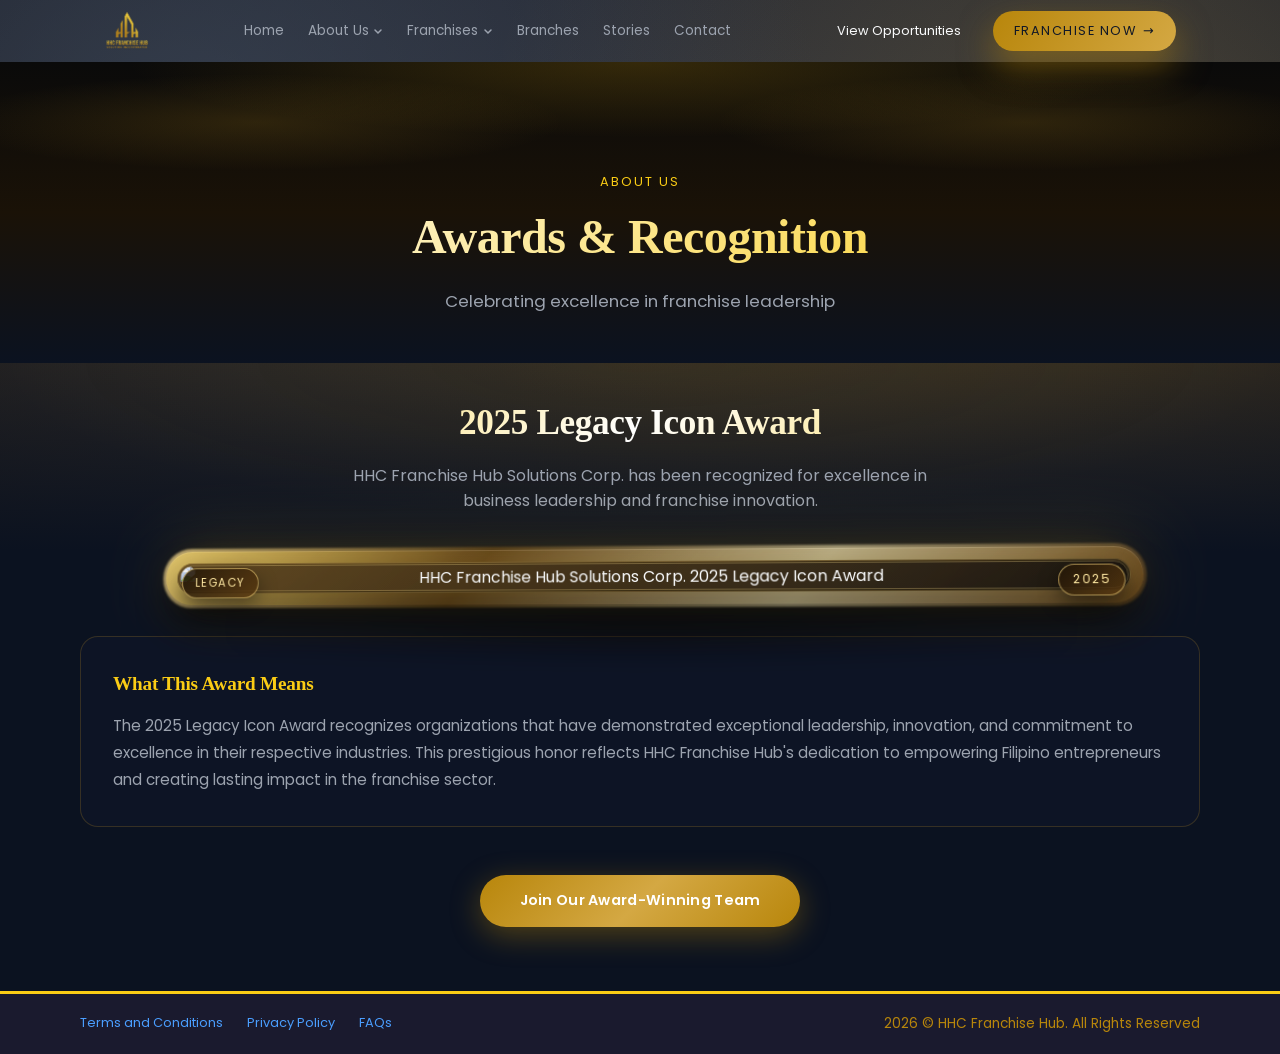
==== commit 953ad8a2: "Update site content, assets, and scripts" ====
--- a/awards.html
+++ b/awards.html
@@ -45,6 +45,8 @@
             <li><a href="herrera-pharmacy.html" class="dropdown-link">Herrera Pharmacy</a></li>
             <li><a href="boss-siomai.html" class="dropdown-link">Boss Siomai</a></li>
             <li><a href="boss-chickn.html" class="dropdown-link">Boss Chickn</a></li>
+            <li><a href="boss-fries.html" class="dropdown-link">Boss Fries</a></li>
+            <li><a href="burger2go.html" class="dropdown-link">Burger2Go</a></li>
             <li><a href="noodle-king.html" class="dropdown-link">Noodle King</a></li>
           </ul>
         </li>
@@ -168,5 +170,8 @@
       });
     }
   </script>
+  <script src="script.js"></script>
 </body>
 </html>
+
+
--- a/styles.css
+++ b/styles.css
@@ -123,10 +123,9 @@
   top: 0;
   inset-inline: 0;
   z-index: 30;
-  background: linear-gradient(90deg, rgba(9, 14, 25, 0.9) 0%, rgba(28, 23, 16, 0.9) 100%);
-  border-bottom: 1px solid rgba(255, 255, 255, 0.08);
-  backdrop-filter: blur(10px);
-  box-shadow: 0 16px 40px rgba(0, 0, 0, 0.28);
+  background: transparent;
+  border-bottom: none;
+  box-shadow: none;
 }
 
 .nav {
@@ -135,6 +134,9 @@
   align-items: center;
   justify-content: space-between;
   gap: 1.5rem;
+  max-width: 1200px;
+  margin: 0 auto;
+  padding: 0 24px;
 }
 
 .nav-brand {
@@ -440,7 +442,7 @@
 }
 
 .hero-slide:nth-child(5) {
-  background-image: url('https://images.unsplash.com/photo-1552566626-52f8b828add9?w=1920&q=80');
+  background-image: url('BOD.png');
 }
 
 /* Progress Bar */
@@ -1145,33 +1147,34 @@
 .franchise-carousel {
   display: flex;
   overflow: hidden;
-  max-width: 1000px;
+  max-width: 1140px;
   width: 100%;
 }
 
 .franchise-carousel-track {
   display: flex;
-  gap: 1.5rem;
+  gap: 1.25rem;
   transition: transform 0.5s ease;
   padding: 1rem 0;
 }
 
 .franchise-carousel-card {
-  flex: 0 0 300px;
-  min-height: 380px;
-  padding: 2rem 1.5rem;
-  border-radius: 8px;
+  flex: 0 0 320px;
+  min-height: 500px;
+  padding: 2.2rem 1.7rem 1.9rem;
+  border-radius: 14px;
   display: flex;
   flex-direction: column;
   align-items: center;
   text-align: center;
-  box-shadow: 0 8px 30px rgba(0, 0, 0, 0.15);
-  transition: transform 0.3s ease, box-shadow 0.3s ease;
+  box-shadow: 0 10px 34px rgba(0, 0, 0, 0.2);
+  transition: transform 0.3s ease, box-shadow 0.3s ease, filter 0.3s ease;
 }
 
 .franchise-carousel-card:hover {
-  transform: translateY(-5px);
-  box-shadow: 0 12px 40px rgba(0, 0, 0, 0.2);
+  transform: translateY(-6px);
+  box-shadow: 0 16px 48px rgba(0, 0, 0, 0.24);
+  filter: saturate(1.05);
 }
 
 .card-gold {
@@ -1238,29 +1241,30 @@
   color: #fff;
 }
 
-/* Match the reference look: FOOD lane cards use one clean gold tone */
+/* Food lane cards: logo-driven palettes */
 .franchise-carousel-track[data-category="food"] .franchise-carousel-card {
-  background: #bc9720;
-  color: #1a1a1a;
+  background: var(--food-card-bg, linear-gradient(180deg, #c9a227 0%, #b8941f 50%, #a78517 100%));
+  color: var(--food-card-text, #1a1a1a);
+  border: 1px solid var(--food-card-border, rgba(0, 0, 0, 0.08));
 }
 
 .franchise-carousel-track[data-category="food"] .carousel-card-title-fallback,
 .franchise-carousel-track[data-category="food"] .carousel-card-text,
 .franchise-carousel-track[data-category="food"] .carousel-card-link {
-  color: #1a1a1a;
+  color: var(--food-card-text, #1a1a1a);
 }
 
 .carousel-card-logo {
-  margin-bottom: 1.5rem;
-  min-height: 80px;
+  margin-bottom: 1.8rem;
+  min-height: 96px;
   display: flex;
   align-items: center;
   justify-content: center;
 }
 
 .carousel-card-logo img {
-  max-width: 200px;
-  max-height: 80px;
+  max-width: 240px;
+  max-height: 96px;
   object-fit: contain;
 }
 
@@ -1291,10 +1295,10 @@
 }
 
 .carousel-card-text {
-  font-size: 0.9rem;
-  line-height: 1.6;
+  font-size: 1rem;
+  line-height: 1.7;
   flex-grow: 1;
-  margin-bottom: 1.5rem;
+  margin-bottom: 2rem;
 }
 
 .card-gold .carousel-card-text {
@@ -1308,8 +1312,8 @@
 }
 
 .carousel-card-link {
-  font-weight: 600;
-  font-size: 0.95rem;
+  font-weight: 700;
+  font-size: 1.05rem;
   transition: opacity 0.3s ease;
 }
 
@@ -1325,6 +1329,36 @@
 
 .carousel-card-link:hover {
   opacity: 0.7;
+}
+
+.card-boss-siomai {
+  --food-card-bg: linear-gradient(165deg, #0d3f99 0%, #1f60bf 55%, #e02b36 100%);
+  --food-card-text: #f8fbff;
+  --food-card-border: rgba(255, 255, 255, 0.2);
+}
+
+.card-boss-chickn {
+  --food-card-bg: linear-gradient(165deg, #b90f16 0%, #e22a1f 58%, #f2b22d 100%);
+  --food-card-text: #fffaf0;
+  --food-card-border: rgba(255, 228, 153, 0.34);
+}
+
+.card-noodle-king {
+  --food-card-bg: linear-gradient(165deg, #2a0f12 0%, #8a1217 54%, #f3aa26 100%);
+  --food-card-text: #fff4e8;
+  --food-card-border: rgba(255, 205, 120, 0.35);
+}
+
+.card-burger-2go {
+  --food-card-bg: linear-gradient(165deg, #6a1c20 0%, #c7471f 52%, #f29d1f 100%);
+  --food-card-text: #fff8ee;
+  --food-card-border: rgba(255, 214, 162, 0.33);
+}
+
+.card-boss-fries {
+  --food-card-bg: linear-gradient(165deg, #efc12e 0%, #d59d1c 52%, #b47613 100%);
+  --food-card-text: #1f1307;
+  --food-card-border: rgba(67, 36, 3, 0.22);
 }
 
 /* --------------------
@@ -1885,6 +1919,17 @@
   position: relative;
 }
 
+.panel-image.panel-image-focus-top {
+  background-position: center 18%;
+}
+
+.panel-image.panel-image-portrait-fit {
+  background-size: contain;
+  background-position: center top;
+  background-repeat: no-repeat;
+  background-color: #0a0e16;
+}
+
 .panel-image::after {
   content: "";
   position: absolute;
@@ -2323,6 +2368,10 @@
   display: block;
 }
 
+.simple-history .timeline-image img.timeline-image-focus-top {
+  object-position: center 18%;
+}
+
 .simple-history .milestone-tags {
   display: flex;
   flex-wrap: wrap;
@@ -2776,13 +2825,20 @@
    History Page (Winecast-inspired layout)
 --------------------- */
 .history-page {
-  background: #f7f2eb;
-  color: #2e2a25;
+  background:
+    radial-gradient(circle at 14% 10%, rgba(76, 113, 201, 0.24), transparent 35%),
+    radial-gradient(circle at 86% 8%, rgba(212, 169, 73, 0.14), transparent 32%),
+    radial-gradient(circle at 50% 100%, rgba(33, 92, 166, 0.16), transparent 44%),
+    linear-gradient(180deg, #040507 0%, #060912 50%, #05070d 100%);
+  color: #e8edf9;
+  min-height: 100%;
 }
 
 .history-page .site-header {
-  background: transparent;
+  background: rgba(4, 7, 14, 0.62);
   border: none;
+  border-bottom: 1px solid rgba(136, 165, 223, 0.18);
+  backdrop-filter: blur(12px);
 }
 
 .history-page .section,
@@ -2791,20 +2847,157 @@
 }
 
 .history-page .page-hero {
-  background: #f7f2eb;
+  position: relative;
+  background:
+    radial-gradient(120% 85% at 50% -12%, rgba(88, 120, 204, 0.32), transparent 58%),
+    linear-gradient(180deg, rgba(8, 12, 22, 0.96) 0%, rgba(5, 8, 16, 0.88) 100%);
   text-align: center;
-  padding-bottom: 2rem;
+  padding-bottom: 2.4rem;
+  border-bottom: 1px solid rgba(132, 161, 220, 0.18);
+  overflow: hidden;
+}
+
+.history-page .page-hero::after {
+  content: "";
+  position: absolute;
+  left: -10%;
+  right: -10%;
+  bottom: -50%;
+  height: 72%;
+  background: radial-gradient(circle at 50% 0%, rgba(212, 169, 73, 0.15), transparent 70%);
+  pointer-events: none;
+}
+
+.history-page .page-hero .container {
+  position: relative;
+  z-index: 1;
 }
 
 .history-page .page-hero-title {
-  color: #2e2a25;
+  color: #f5f8ff;
+  text-shadow: 0 10px 26px rgba(0, 0, 0, 0.35);
   letter-spacing: 0.08em;
   text-transform: uppercase;
-  font-weight: 600;
+  font-weight: 700;
 }
 
 .history-page .page-hero-subtitle {
-  color: #4a4137;
+  color: #b9c6dd;
+}
+
+.history-page .section-kicker {
+  color: #e5c478;
+  letter-spacing: 0.12em;
+}
+
+.history-page .simple-history {
+  max-width: min(980px, 100% - 2rem);
+  margin: 0 auto;
+  padding: 2.75rem 1rem 5.5rem;
+  position: relative;
+}
+
+.history-page .simple-history::after {
+  content: "";
+  position: absolute;
+  inset: 0;
+  pointer-events: none;
+  background:
+    radial-gradient(circle at 12% 24%, rgba(81, 120, 214, 0.16), transparent 36%),
+    radial-gradient(circle at 88% 70%, rgba(212, 169, 73, 0.09), transparent 34%);
+  z-index: 0;
+}
+
+.history-page .simple-history::before {
+  display: none;
+}
+
+.history-page .simple-history .timeline-item,
+.history-page .simple-history .timeline-item:nth-child(odd),
+.history-page .simple-history .timeline-item:nth-child(even) {
+  width: min(760px, 100%);
+  margin-left: auto;
+  margin-right: auto;
+  padding-left: 0;
+  padding-right: 0;
+}
+
+.history-page .simple-history .timeline-item::before {
+  display: none;
+}
+
+.history-page .simple-history .timeline-item {
+  position: relative;
+  z-index: 1;
+}
+
+.history-page .simple-history .timeline-content {
+  background: linear-gradient(160deg, rgba(11, 16, 29, 0.9), rgba(8, 12, 21, 0.84));
+  border: 1px solid rgba(137, 170, 232, 0.24);
+  box-shadow:
+    0 18px 44px rgba(0, 0, 0, 0.48),
+    inset 0 1px 0 rgba(255, 255, 255, 0.05);
+  backdrop-filter: blur(6px);
+}
+
+.history-page .simple-history .timeline-content:hover {
+  transform: translateY(-8px);
+  border-color: rgba(182, 205, 246, 0.48);
+  box-shadow:
+    0 20px 54px rgba(0, 0, 0, 0.56),
+    0 0 0 1px rgba(182, 205, 246, 0.18);
+}
+
+.history-page .simple-history .year {
+  background: linear-gradient(135deg, #f2cb72, #d8a741);
+  color: #0b1224;
+  box-shadow: 0 8px 18px rgba(0, 0, 0, 0.28);
+}
+
+.history-page .simple-history .timeline-content h3 {
+  color: #f6f9ff;
+}
+
+.history-page .simple-history .timeline-content p {
+  color: #bcc9df;
+}
+
+.history-page .simple-history .timeline-image {
+  background: rgba(6, 10, 18, 0.75);
+  border-color: rgba(140, 170, 226, 0.22);
+}
+
+.history-page .simple-history .tag {
+  background: rgba(73, 110, 186, 0.2);
+  color: #e3ecfb;
+  border-color: rgba(153, 181, 236, 0.35);
+}
+
+.history-page .simple-history-cta {
+  background: linear-gradient(160deg, rgba(10, 16, 29, 0.95), rgba(8, 12, 22, 0.9));
+  border: 1px solid rgba(147, 177, 231, 0.26);
+  box-shadow:
+    0 18px 44px rgba(0, 0, 0, 0.5),
+    inset 0 1px 0 rgba(255, 255, 255, 0.04);
+}
+
+.history-page .simple-history-cta h2 {
+  color: #f6f9ff;
+}
+
+.history-page .simple-history-cta p {
+  color: #b7c5de;
+}
+
+.history-page .simple-history-cta .cta-button {
+  background: linear-gradient(135deg, #f2cb72, #d8a741);
+  color: #0a1223;
+  border: 1px solid rgba(245, 217, 152, 0.6);
+}
+
+.history-page .simple-history-cta .cta-button:hover {
+  background: linear-gradient(135deg, #f6d790, #e0b558);
+  box-shadow: 0 14px 30px rgba(8, 14, 28, 0.46);
 }
 
 .history-page .history-shell {
@@ -2819,45 +3012,45 @@
 }
 
 .history-page .history-lede {
-  color: #4a4137;
+  color: #b8c5db;
 }
 
 .history-page .history-pills .history-pill {
-  background: transparent;
-  border: 1px solid #d9cdbf;
-  color: #4a4137;
+  background: rgba(70, 108, 183, 0.18);
+  border: 1px solid rgba(148, 177, 230, 0.32);
+  color: #d9e6fa;
 }
 
 .history-page .history-highlight {
-  background: #faf6f1;
-  border: 1px solid #e0d6c7;
-  color: #3b332b;
-  box-shadow: none;
+  background: linear-gradient(150deg, rgba(10, 16, 29, 0.9), rgba(8, 12, 22, 0.84));
+  border: 1px solid rgba(147, 177, 231, 0.26);
+  color: #d9e5fa;
+  box-shadow: 0 14px 32px rgba(0, 0, 0, 0.4);
 }
 
 .history-page .history-highlight-title {
-  color: #2e2a25;
+  color: #f5f8ff;
 }
 
 .history-page .history-highlight-text {
-  color: #4a4137;
+  color: #b8c5db;
 }
 
 .history-page .history-subnav {
   margin: 2rem 0 2.5rem;
-  border-top: 1px solid #e0d6c7;
-  border-bottom: 1px solid #e0d6c7;
+  border-top: 1px solid rgba(136, 165, 223, 0.2);
+  border-bottom: 1px solid rgba(136, 165, 223, 0.2);
   padding: 0.75rem 0;
 }
 
 .history-page .history-subnav-link {
-  color: #3b332b;
+  color: #dbe7fb;
 }
 
 .history-page .history-subnav-link.active,
 .history-page .history-subnav-link:hover {
-  color: #000;
-  border-color: #2e2a25;
+  color: #f5f8ff;
+  border-color: rgba(242, 203, 114, 0.92);
 }
 
 .history-page .modern-timeline {
@@ -2878,7 +3071,7 @@
   opacity: 1;
   transform: none;
   transition: none;
-  border-top: 1px solid #e0d6c7;
+  border-top: 1px solid rgba(136, 165, 223, 0.2);
 }
 
 .history-page .milestone:first-of-type {
@@ -2897,8 +3090,8 @@
 .history-page .milestone-media {
   min-height: 260px;
   border-radius: 12px;
-  border: 1px solid #e3d9cc;
-  background: #f3ece3;
+  border: 1px solid rgba(147, 177, 231, 0.26);
+  background: linear-gradient(150deg, rgba(10, 16, 29, 0.9), rgba(8, 12, 22, 0.84));
 }
 
 .history-page .milestone-media::after {
@@ -2911,9 +3104,9 @@
 }
 
 .history-page .media-note {
-  background: rgba(255, 255, 255, 0.92);
-  color: #6b5a45;
-  border: 1px solid #d8cbb9;
+  background: rgba(10, 16, 29, 0.86);
+  color: #dfeafc;
+  border: 1px solid rgba(147, 177, 231, 0.3);
 }
 
 .history-page .milestone-body {
@@ -2921,17 +3114,17 @@
 }
 
 .history-page .milestone-year {
-  color: #6b5a45;
+  color: #e5c478;
   letter-spacing: 0.16em;
 }
 
 .history-page .milestone-title {
-  color: #2e2a25;
+  color: #f6f9ff;
   font-size: 1.18rem;
 }
 
 .history-page .milestone-text {
-  color: #4a4137;
+  color: #b8c5db;
   line-height: 1.65;
 }
 
@@ -2940,37 +3133,49 @@
 }
 
 .history-page .milestone-tag {
-  background: transparent;
-  border: 1px solid #d9cdbf;
-  color: #4a4137;
+  background: rgba(73, 110, 186, 0.2);
+  border: 1px solid rgba(153, 181, 236, 0.35);
+  color: #dfe9fb;
 }
 
 .history-page .history-cta-card {
-  background: #faf6f1;
-  border: 1px solid #e0d6c7;
-  box-shadow: none;
+  background: linear-gradient(160deg, rgba(10, 16, 29, 0.95), rgba(8, 12, 22, 0.9));
+  border: 1px solid rgba(147, 177, 231, 0.26);
+  box-shadow: 0 18px 44px rgba(0, 0, 0, 0.5);
   padding: 1.5rem 1.6rem;
   border-radius: 10px;
 }
 
 .history-page .history-cta-card p {
-  color: #4a4137;
+  color: #b7c5de;
 }
 
 .history-page .btn-primary,
-.history-page .btn-outline,
 .history-page .pill-btn.solid {
-  background-image: none;
-  background: #2e2a25;
-  color: #f7f2eb;
-  box-shadow: none;
-  border: 1px solid #2e2a25;
+  background-image: linear-gradient(135deg, #f2cb72, #d8a741);
+  color: #0a1223;
+  box-shadow: 0 14px 28px rgba(5, 9, 17, 0.45);
+  border: 1px solid rgba(245, 217, 152, 0.6);
+}
+
+.history-page .btn-outline {
+  border: 1px solid rgba(147, 177, 231, 0.44) !important;
+  background: rgba(18, 28, 51, 0.6) !important;
+  color: #dce8fb;
+}
+
+.history-page .btn-outline:hover {
+  border: 1px solid rgba(180, 205, 247, 0.68) !important;
+  background: rgba(22, 34, 60, 0.82) !important;
+}
+
+.history-page .btn-primary:hover {
+  background-image: linear-gradient(135deg, #f6d790, #e0b558);
 }
 
 .history-page .pill-btn.ghost {
-  border-color: #2e2a25;
-  color: #2e2a25;
-}
+  border-color: rgba(147, 177, 231, 0.44);
+  color: #dce8fb;
 }
 
 .modern-timeline {
@@ -4402,8 +4607,418 @@
     radial-gradient(circle at 46% 85%, rgba(64, 102, 165, 0.2), transparent 34%);
 }
 
+.bigstop-page .bigstop-hero-slider-section {
+  min-height: 100vh;
+  min-height: 100svh;
+  min-height: 100dvh;
+  height: 100vh;
+  height: 100svh;
+  height: 100dvh;
+  margin-top: calc(-1 * var(--nav-height));
+  overflow: hidden;
+}
+
+.bigstop-page .bigstop-hero-slider-section .hero-slide {
+  background-position: center center;
+}
+
+.bigstop-page .bigstop-hero-slider-section .hero-slide::before {
+  background:
+    linear-gradient(120deg, rgba(8, 26, 58, 0.64) 0%, rgba(8, 24, 52, 0.26) 48%, rgba(3, 12, 29, 0.82) 100%),
+    linear-gradient(to bottom, rgba(2, 6, 23, 0.3) 0%, rgba(2, 6, 23, 0.75) 100%);
+}
+
+.bigstop-page .bigstop-hero-slider-section .hero-slide::after {
+  background: radial-gradient(ellipse at 18% 20%, rgba(118, 183, 255, 0.2) 0%, transparent 50%);
+}
+
+.bigstop-page .bigstop-hero-slider-section .hero-slide:nth-child(1) {
+  background-image: url('Bigstop header.jpg');
+}
+
+.bigstop-page .bigstop-hero-slider-section .hero-slide:nth-child(2) {
+  background-image: url('Bigstop WHAT WE OFFER.jpg');
+}
+
+.bigstop-page .bigstop-hero-slider-section .hero-slide:nth-child(3) {
+  background-image: url('Copy of BIGSTOP.jpg');
+  background-position: center 26%;
+}
+
+.bigstop-page .bigstop-hero-slider-section .hero-slide:nth-child(4) {
+  background-image: url('bigstop-reason-fast-launch.jpg');
+}
+
+.bigstop-page .bigstop-hero-slider-section .hero-slide:nth-child(5) {
+  background-image: url('bigstop-reason-accessible-investment.jpg');
+}
+
+.bigstop-page .bigstop-hero-banner {
+  position: relative;
+  min-height: calc(100vh - var(--nav-height));
+  height: calc(100vh - var(--nav-height));
+  display: flex;
+  align-items: stretch;
+  overflow: hidden;
+}
+
+.bigstop-page .hero-banner-img {
+  position: absolute;
+  inset: 0;
+  width: 100%;
+  height: 100%;
+  object-fit: cover;
+  filter: saturate(1.02) brightness(0.92);
+}
+
+.bigstop-page .bigstop-hero-overlay {
+  position: relative;
+  z-index: 3;
+  width: 100%;
+  max-width: none;
+  margin-inline: 0;
+  min-height: calc(100vh - var(--nav-height));
+  height: calc(100vh - var(--nav-height));
+  display: flex;
+  align-items: center;
+  justify-content: flex-start;
+  padding: clamp(1.2rem, 2.4vw, 2.6rem);
+  background: linear-gradient(110deg, rgba(5, 13, 29, 0.82) 0%, rgba(5, 13, 29, 0.74) 34%, rgba(5, 13, 29, 0.4) 54%, rgba(5, 13, 29, 0.0) 76%);
+}
+
+.bigstop-page .bigstop-hero-overlay .container {
+  margin-left: 0;
+  margin-right: auto;
+  padding: 0;
+  max-width: 1220px;
+}
+
+.bigstop-page .hero-content-wrapper {
+  width: 100%;
+  display: flex;
+  align-items: center;
+  justify-content: space-between;
+  gap: clamp(1.2rem, 3vw, 2rem);
+  flex-wrap: nowrap;
+  position: static;
+}
+
+.bigstop-page .bigstop-hero-panel {
+  background: none;
+  border: none;
+  box-shadow: none;
+  backdrop-filter: none;
+  border-radius: 0;
+  padding: 0;
+  max-width: min(560px, 90%);
+  width: 100%;
+  flex: 1 1 0;
+}
+
+.bigstop-page .hero-video-thumb {
+  position: absolute;
+  right: clamp(1rem, 3vw, 2.8rem);
+  top: clamp(4.6rem, 10vh, 6.6rem);
+  transform: none;
+  z-index: 30;
+  width: clamp(300px, 32vw, 420px);
+  margin: 0;
+  flex: 0 0 auto;
+  border-radius: 14px;
+  border: 1px solid rgba(158, 191, 239, 0.25);
+  box-shadow: 0 18px 34px rgba(0, 0, 0, 0.38);
+  background: rgba(12, 20, 36, 0.9);
+  overflow: hidden;
+  display: flex;
+  flex-direction: column;
+  align-items: stretch;
+  text-decoration: none;
+  cursor: grab;
+}
+
+.bigstop-page .hero-video-frame {
+  padding: 10px 10px 6px;
+}
+
+.bigstop-page .hero-video-frame video {
+  display: block;
+  width: 100%;
+  height: auto;
+  aspect-ratio: 16 / 9;
+  object-fit: cover;
+  border-radius: 10px;
+}
+
+.bigstop-page .hero-video-label {
+  position: absolute;
+  left: 0;
+  right: 0;
+  bottom: 0;
+  padding: 0.55rem 0.8rem 0.65rem;
+  text-align: center;
+  background: linear-gradient(180deg, rgba(12, 20, 36, 0) 0%, rgba(12, 20, 36, 0.9) 60%, rgba(12, 20, 36, 0.92) 100%);
+  color: #eaf4ff;
+  font-size: 0.9rem;
+  font-weight: 700;
+  letter-spacing: 0.015em;
+}
+
+.bigstop-page .hero-video-thumb.dragging {
+  cursor: default;
+  box-shadow: 0 18px 34px rgba(0, 0, 0, 0.38);
+}
+
+@media (max-width: 860px) {
+  .bigstop-page .hero-video-thumb {
+    position: static;
+    top: auto;
+    right: auto;
+    width: 100%;
+    max-width: 360px;
+    margin: 0.6rem auto 0;
+    transform: none;
+  }
+
+  .bigstop-page .hero-content-wrapper {
+    justify-content: center;
+  }
+}
+
+.bigstop-page .bigstop-hero-overlay::before {
+  content: "";
+  position: absolute;
+  inset: 0;
+  pointer-events: none;
+  background:
+    linear-gradient(90deg, rgba(5, 13, 29, 0.84) 0%, rgba(6, 15, 33, 0.66) 28%, rgba(8, 20, 42, 0.24) 54%, transparent 76%),
+    radial-gradient(ellipse at 16% 62%, rgba(33, 62, 109, 0.22) 0%, transparent 52%);
+}
+
+.bigstop-page .bigstop-growth-card {
+  position: relative;
+  z-index: 1;
+  width: min(560px, 100%);
+  margin-top: 0;
+  padding: 0;
+  border: 0;
+  background: transparent;
+  box-shadow: none;
+  backdrop-filter: none;
+}
+
+.bigstop-page .bigstop-growth-kicker {
+  display: inline-flex;
+  align-items: center;
+  gap: 0.42rem;
+  margin: 0 0 0.7rem;
+  font-family: "Inter", var(--font-sans);
+  font-size: 0.72rem;
+  letter-spacing: 0.18em;
+  font-weight: 600;
+  text-transform: uppercase;
+  color: rgba(205, 224, 249, 0.9);
+}
+
+.bigstop-page .bigstop-growth-kicker::before {
+  content: "";
+  width: 28px;
+  height: 1px;
+  background: rgba(157, 198, 255, 0.74);
+}
+
+.bigstop-page .bigstop-growth-title {
+  margin: 0;
+  color: #ffffff;
+  font-family: "Inter", var(--font-sans);
+  font-weight: 800;
+  font-size: clamp(2.55rem, 5.4vw, 4.6rem);
+  line-height: 0.95;
+  letter-spacing: -0.035em;
+  max-width: 9.3ch;
+  text-wrap: balance;
+  text-shadow: 0 8px 28px rgba(2, 6, 16, 0.52);
+}
+
+.bigstop-page .bigstop-growth-copy {
+  margin-top: 1.1rem;
+  max-width: 33ch;
+  color: rgba(233, 240, 250, 0.92);
+  font-family: "Inter", var(--font-sans);
+  font-size: 1.08rem;
+  line-height: 1.55;
+  text-shadow: 0 8px 18px rgba(2, 6, 16, 0.4);
+}
+
+.bigstop-page .bigstop-growth-actions {
+  display: flex;
+  align-items: center;
+  gap: 0.72rem;
+  margin-top: 1.4rem;
+}
+
+.bigstop-page .bigstop-growth-btn {
+  min-height: 52px;
+  min-width: 146px;
+  padding: 0.8rem 1.2rem;
+  border-radius: 12px;
+  font-family: "Inter", var(--font-sans);
+  font-size: 0.97rem;
+  font-weight: 600;
+  line-height: 1;
+  letter-spacing: -0.01em;
+  display: inline-flex;
+  align-items: center;
+  justify-content: center;
+  border: 1px solid transparent;
+  transition: transform 0.2s ease, box-shadow 0.24s ease, background 0.24s ease;
+}
+
+.bigstop-page .bigstop-growth-btn.primary {
+  color: #fff;
+  background: linear-gradient(135deg, #ff8a3a, #ff5a00 58%, #f34700);
+  box-shadow: 0 14px 30px rgba(255, 97, 28, 0.4), 0 0 0 1px rgba(255, 173, 116, 0.25) inset;
+}
+
+.bigstop-page .bigstop-growth-btn.primary:hover {
+  transform: translateY(-2px);
+  box-shadow: 0 16px 34px rgba(255, 97, 28, 0.48), 0 0 0 1px rgba(255, 196, 160, 0.24) inset;
+}
+
+.bigstop-page .bigstop-growth-btn.secondary {
+  color: #f3f6fb;
+  background: rgba(19, 28, 47, 0.88);
+  border-color: rgba(163, 183, 218, 0.28);
+  box-shadow: 0 12px 24px rgba(5, 12, 25, 0.36);
+}
+
+.bigstop-page .bigstop-growth-btn.secondary:hover {
+  transform: translateY(-2px);
+  background: rgba(25, 36, 60, 0.96);
+}
+
+.bigstop-page .bigstop-growth-btn:focus-visible {
+  outline: 2px solid rgba(152, 201, 255, 0.78);
+  outline-offset: 2px;
+}
+
+.bigstop-page .bigstop-hero-proof-grid {
+  width: 100%;
+  margin-bottom: 0;
+  gap: 1.25rem;
+  grid-template-columns: minmax(0, 1.35fr) minmax(260px, 0.72fr);
+}
+
+.bigstop-page .bigstop-hero-proof-grid .bigstop-proof-media {
+  border-radius: 20px;
+}
+
+.bigstop-page .bigstop-hero-proof-grid .bigstop-proof-media img {
+  min-height: clamp(440px, 62vh, 710px);
+}
+
+.bigstop-page .bigstop-hero-proof-grid .bigstop-proof-side > p,
+.bigstop-page .bigstop-hero-proof-grid .bigstop-stat-card {
+  background: linear-gradient(145deg, rgba(13, 27, 52, 0.82), rgba(9, 19, 38, 0.86));
+  border-color: rgba(166, 197, 241, 0.28);
+}
+
+.bigstop-page .bigstop-hero-slider-section .slider-progress {
+  height: 5px;
+  background: rgba(255, 255, 255, 0.18);
+}
+
+.bigstop-page .bigstop-hero-slider-section .slider-progress-bar {
+  background: linear-gradient(90deg, #7bc2ff, #e8c57d);
+  box-shadow: 0 0 18px rgba(118, 183, 255, 0.45);
+}
+
+.bigstop-page .bigstop-hero-slider-section .slider-dot {
+  border-color: rgba(221, 237, 255, 0.58);
+}
+
+.bigstop-page .bigstop-hero-slider-section .slider-dot::before {
+  background: #8ecbff;
+}
+
+.bigstop-page .bigstop-hero-slider-section .slider-dot.active {
+  border-color: #8ecbff;
+  box-shadow: 0 0 20px rgba(142, 203, 255, 0.45);
+}
+
+.bigstop-page .bigstop-hero-slider-section .slide-counter {
+  color: rgba(223, 238, 255, 0.75);
+}
+
+.bigstop-page .bigstop-hero-slider-section .slide-counter .current {
+  color: #8ecbff;
+}
+
+.bigstop-showcase .container {
+  position: relative;
+}
+
+.bigstop-hero-grid,
+.bigstop-proof-grid {
+  position: relative;
+  z-index: 1;
+}
+
+.bigstop-ambient {
+  position: absolute;
+  inset: -90px -40px 0;
+  pointer-events: none;
+  z-index: 0;
+}
+
+.ambient-orb {
+  position: absolute;
+  width: 240px;
+  height: 240px;
+  border-radius: 50%;
+  filter: blur(22px);
+  opacity: 0.45;
+  animation: floatSlow 18s ease-in-out infinite alternate;
+}
+
+.ambient-orb.orb-1 {
+  top: 6%;
+  left: 4%;
+  background: radial-gradient(circle at 30% 30%, rgba(80, 164, 255, 0.9), rgba(44, 100, 191, 0.25), transparent 65%);
+}
+
+.ambient-orb.orb-2 {
+  right: 5%;
+  bottom: 14%;
+  background: radial-gradient(circle at 60% 40%, rgba(255, 206, 120, 0.75), rgba(255, 140, 92, 0.2), transparent 70%);
+}
+
+.ambient-trail {
+  position: absolute;
+  width: 320px;
+  height: 18px;
+  border-radius: 999px;
+  background: linear-gradient(90deg, rgba(79, 172, 255, 0.1), rgba(255, 255, 255, 0.48), rgba(255, 93, 93, 0.08));
+  filter: blur(12px);
+  transform: rotate(-6deg);
+  bottom: 24%;
+  left: 14%;
+  animation: drift 14s ease-in-out infinite;
+}
+
+@keyframes floatSlow {
+  0% { transform: translate3d(0, 0, 0); }
+  50% { transform: translate3d(18px, -12px, 0); }
+  100% { transform: translate3d(-10px, 14px, 0); }
+}
+
+@keyframes drift {
+  0% { transform: rotate(-6deg) translateX(0); opacity: 0.5; }
+  50% { transform: rotate(-3deg) translateX(28px); opacity: 0.75; }
+  100% { transform: rotate(-8deg) translateX(-22px); opacity: 0.5; }
+}
+
 .bigstop-showcase {
-  padding: 3.4rem 0 2.7rem;
+  padding: 2.2rem 0 2.7rem;
 }
 
 .bigstop-hero-grid {
@@ -4439,6 +5054,7 @@
   max-width: 12ch;
   color: #f4f8ff;
   margin-bottom: 0.8rem;
+  text-shadow: 0 14px 40px rgba(0, 0, 0, 0.35);
 }
 
 .bigstop-hero-copy > p {
@@ -4446,6 +5062,26 @@
   font-size: 1.03rem;
   line-height: 1.7;
   color: rgba(219, 231, 248, 0.86);
+}
+
+.bigstop-badges {
+  display: flex;
+  flex-wrap: wrap;
+  gap: 0.45rem;
+  margin: 0.9rem 0 0.35rem;
+}
+
+.badge-3d {
+  display: inline-flex;
+  align-items: center;
+  gap: 0.35rem;
+  padding: 0.42rem 0.75rem;
+  border-radius: 999px;
+  background: radial-gradient(circle at 20% 30%, rgba(255, 255, 255, 0.2), rgba(117, 165, 233, 0.16), rgba(14, 27, 49, 0.92));
+  border: 1px solid rgba(162, 196, 245, 0.5);
+  color: #dbe9ff;
+  font-size: 0.8rem;
+  box-shadow: 0 10px 24px rgba(0, 0, 0, 0.25), 0 0 24px rgba(110, 185, 255, 0.25);
 }
 
 .bigstop-hero-button {
@@ -4459,13 +5095,28 @@
   color: #0c1a34;
   font-weight: 600;
   font-size: 0.92rem;
-  transition: transform 0.2s ease, box-shadow 0.2s ease;
-  box-shadow: 0 12px 24px rgba(0, 0, 0, 0.3);
+  transition: transform 0.2s ease, box-shadow 0.25s ease;
+  box-shadow: 0 12px 24px rgba(0, 0, 0, 0.3), 0 0 0 1px rgba(255, 255, 255, 0.18);
+  position: relative;
+  overflow: hidden;
+}
+
+.bigstop-hero-button::after {
+  content: "";
+  position: absolute;
+  inset: 0;
+  background: linear-gradient(120deg, rgba(255, 255, 255, 0) 30%, rgba(255, 255, 255, 0.3) 50%, rgba(255, 255, 255, 0) 70%);
+  transform: translateX(-120%);
+  transition: transform 0.4s ease;
 }
 
 .bigstop-hero-button:hover {
-  transform: translateY(-2px);
-  box-shadow: 0 15px 30px rgba(0, 0, 0, 0.34);
+  transform: translateY(-2px) scale(1.01);
+  box-shadow: 0 15px 30px rgba(0, 0, 0, 0.34), 0 20px 60px rgba(120, 180, 255, 0.25);
+}
+
+.bigstop-hero-button:hover::after {
+  transform: translateX(120%);
 }
 
 .bigstop-hero-card {
@@ -4475,6 +5126,30 @@
   background: linear-gradient(150deg, rgba(13, 22, 41, 0.74), rgba(10, 17, 32, 0.54));
   backdrop-filter: blur(9px);
   box-shadow: 0 22px 40px rgba(0, 0, 0, 0.35);
+  position: relative;
+  overflow: hidden;
+}
+
+.bigstop-hero-card::before {
+  content: "";
+  position: absolute;
+  inset: -1px;
+  border-radius: inherit;
+  background: linear-gradient(120deg, rgba(128, 178, 255, 0.22), rgba(255, 255, 255, 0.08), rgba(123, 155, 217, 0.22));
+  opacity: 0.55;
+  mask: linear-gradient(160deg, transparent 38%, #000 100%);
+  pointer-events: none;
+}
+
+.bigstop-hero-card::after {
+  content: "";
+  position: absolute;
+  inset: -40% -20% auto;
+  height: 70%;
+  background: radial-gradient(circle at 50% 50%, rgba(255, 255, 255, 0.08), transparent 60%);
+  filter: blur(26px);
+  opacity: 0.8;
+  pointer-events: none;
 }
 
 .bigstop-hero-card-visual {
@@ -4488,6 +5163,8 @@
   align-items: center;
   justify-content: center;
   overflow: hidden;
+  position: relative;
+  animation: floatCard 9s ease-in-out infinite;
 }
 
 .bigstop-hero-card-visual img {
@@ -4495,6 +5172,27 @@
   max-height: 250px;
   object-fit: contain;
   filter: drop-shadow(0 22px 28px rgba(0, 0, 0, 0.4));
+}
+
+.bigstop-hero-card-visual::before {
+  content: "";
+  position: absolute;
+  inset: 6%;
+  border-radius: 14px;
+  border: 1px solid rgba(143, 184, 244, 0.25);
+  background: linear-gradient(135deg, rgba(64, 117, 201, 0.16), transparent 60%);
+  mix-blend-mode: screen;
+}
+
+.bigstop-logo-ring {
+  position: absolute;
+  inset: -12%;
+  border-radius: 24px;
+  border: 1.5px solid rgba(183, 212, 255, 0.18);
+  box-shadow: 0 0 32px rgba(114, 178, 255, 0.3);
+  animation: rotateRing 18s linear infinite;
+  pointer-events: none;
+  mix-blend-mode: screen;
 }
 
 .bigstop-card-button {
@@ -4517,7 +5215,7 @@
   display: grid;
   grid-template-columns: minmax(0, 1.4fr) minmax(230px, 0.7fr);
   gap: 1.1rem;
-  align-items: stretch;
+  align-items: start;
 }
 
 .bigstop-proof-media {
@@ -4525,6 +5223,7 @@
   overflow: hidden;
   border: 1px solid rgba(145, 181, 232, 0.22);
   box-shadow: 0 18px 38px rgba(0, 0, 0, 0.3);
+  position: relative;
 }
 
 .bigstop-proof-media img {
@@ -4533,6 +5232,25 @@
   min-height: 290px;
   object-fit: cover;
   filter: saturate(0.92) contrast(1.06);
+}
+
+.bigstop-proof-graphic {
+  padding: 0.55rem;
+  background: rgba(10, 19, 37, 0.72);
+  display: flex;
+  align-items: center;
+  justify-content: center;
+  height: auto;
+  max-height: 70vh;
+  overflow: hidden;
+}
+
+.bigstop-proof-graphic img {
+  width: 100%;
+  height: auto;
+  max-height: 70vh;
+  object-fit: contain;
+  min-height: 0;
 }
 
 .bigstop-proof-media-mini {
@@ -4581,6 +5299,244 @@
   color: rgba(194, 214, 240, 0.84);
 }
 
+.bigstop-gap {
+  padding: 2.2rem 0 2.8rem;
+}
+
+.bigstop-gap-box {
+  min-height: 260px;
+}
+
+.bigstop-why {
+  position: relative;
+  padding-block: 3.4rem;
+}
+
+.bigstop-why::before {
+  content: "";
+  position: absolute;
+  inset: 0;
+  background:
+    linear-gradient(180deg, rgba(7, 15, 32, 0.78) 0%, rgba(6, 12, 26, 0.9) 100%),
+    radial-gradient(140% 120% at 12% 16%, rgba(103, 153, 255, 0.08), transparent 40%),
+    radial-gradient(130% 120% at 80% 10%, rgba(255, 197, 125, 0.12), transparent 40%);
+  z-index: 0;
+}
+
+.bigstop-why .container {
+  position: relative;
+  z-index: 1;
+}
+
+.why-grid {
+  display: grid;
+  grid-template-columns: minmax(280px, 360px) 1fr;
+  gap: clamp(1rem, 3vw, 2rem);
+  align-items: start;
+}
+
+.glass-tile {
+  position: relative;
+  border-radius: 18px;
+  border: 1px solid rgba(155, 192, 247, 0.16);
+  background: linear-gradient(145deg, rgba(20, 32, 56, 0.75), rgba(13, 24, 46, 0.7));
+  box-shadow: 0 26px 48px rgba(0, 0, 0, 0.28);
+  backdrop-filter: blur(10px);
+  padding: clamp(1.4rem, 2.5vw, 2rem);
+  text-align: left;
+  cursor: pointer;
+  transition: transform 0.25s ease, box-shadow 0.25s ease, border-color 0.25s ease;
+  overflow: hidden;
+}
+
+.glass-tile:hover,
+.glass-tile:focus-visible {
+  transform: translateY(-2px);
+  box-shadow: 0 30px 54px rgba(0, 0, 0, 0.32);
+  border-color: rgba(155, 192, 247, 0.26);
+}
+
+.glass-tile::before {
+  content: "";
+  position: absolute;
+  inset: 0;
+  background: url("Copy of BIGSTOP - Copy.jpg") center / cover no-repeat;
+  opacity: 0;
+  transform: scale(1.05);
+  transition: opacity 0.45s ease, transform 0.45s ease;
+  z-index: 0;
+}
+
+.glass-tile::after {
+  content: "";
+  position: absolute;
+  inset: 0;
+  background: linear-gradient(180deg, rgba(8, 14, 28, 0.75) 0%, rgba(8, 14, 28, 0.9) 100%);
+  z-index: 1;
+  transition: opacity 0.45s ease;
+}
+
+.glass-tile > * {
+  position: relative;
+  z-index: 2;
+}
+
+.glass-tile:hover::before,
+.glass-tile:focus-visible::before {
+  opacity: 1;
+  transform: scale(1.02);
+}
+
+.glass-tile:hover::after,
+.glass-tile:focus-visible::after {
+  opacity: 0.55;
+}
+
+.why-title {
+  font-size: clamp(1.8rem, 3vw, 2.3rem);
+  color: #eaf3ff;
+  margin: 0.2rem 0 0.6rem;
+}
+
+.why-sub {
+  color: rgba(220, 232, 247, 0.9);
+  line-height: 1.6;
+  font-size: 0.98rem;
+}
+
+.why-tags {
+  display: flex;
+  flex-wrap: wrap;
+  gap: 0.45rem;
+  margin-top: 1rem;
+}
+
+.pill {
+  display: inline-flex;
+  align-items: center;
+  gap: 0.35rem;
+  padding: 0.45rem 0.85rem;
+  border-radius: 999px;
+  font-size: 0.78rem;
+  font-weight: 600;
+  color: #eaf2ff;
+  background: linear-gradient(135deg, rgba(123, 194, 255, 0.22), rgba(255, 197, 125, 0.18));
+  border: 1px solid rgba(146, 188, 241, 0.3);
+}
+
+.why-cards {
+  display: grid;
+  grid-template-columns: repeat(auto-fit, minmax(240px, 1fr));
+  gap: clamp(0.9rem, 2vw, 1.3rem);
+}
+
+.why-card {
+  border-radius: 16px;
+  padding: 1.15rem 1.05rem 1.2rem;
+  background: linear-gradient(150deg, rgba(15, 25, 45, 0.82), rgba(10, 18, 34, 0.82));
+  border: 1px solid rgba(147, 185, 241, 0.22);
+  box-shadow: 0 18px 32px rgba(0, 0, 0, 0.28);
+  display: grid;
+  grid-template-columns: auto 1fr;
+  gap: 0.65rem;
+  align-items: start;
+}
+
+.why-number {
+  width: 44px;
+  height: 44px;
+  border-radius: 12px;
+  background: linear-gradient(135deg, #ff8a3a, #ff5a00 60%, #f34700);
+  color: #fff;
+  font-weight: 800;
+  font-size: 0.95rem;
+  display: inline-grid;
+  place-items: center;
+  box-shadow: 0 10px 20px rgba(255, 97, 28, 0.38);
+}
+
+.why-body h3 {
+  margin: 0 0 0.25rem;
+  font-size: 1.05rem;
+  color: #eaf3ff;
+}
+
+.why-body p {
+  margin: 0;
+  color: rgba(211, 226, 244, 0.9);
+  line-height: 1.55;
+  font-size: 0.95rem;
+}
+
+@media (max-width: 960px) {
+  .why-grid {
+    grid-template-columns: 1fr;
+  }
+}
+
+.why-modal {
+  position: fixed;
+  inset: 0;
+  display: grid;
+  place-items: center;
+  z-index: 200;
+  opacity: 0;
+  visibility: hidden;
+  transition: opacity 0.25s ease, visibility 0.25s ease;
+}
+
+.why-modal.open {
+  opacity: 1;
+  visibility: visible;
+}
+
+.why-modal-backdrop {
+  position: absolute;
+  inset: 0;
+  background: rgba(5, 8, 16, 0.68);
+  backdrop-filter: blur(6px);
+}
+
+.why-modal-content {
+  position: relative;
+  max-width: min(900px, 90vw);
+  max-height: min(88vh, 1200px);
+  border-radius: 16px;
+  overflow: hidden;
+  box-shadow: 0 30px 70px rgba(0, 0, 0, 0.45);
+  z-index: 1;
+  background: #0a1020;
+}
+
+.why-modal-content img {
+  display: block;
+  width: 100%;
+  height: 100%;
+  object-fit: contain;
+}
+
+.why-modal-close {
+  position: absolute;
+  top: 10px;
+  right: 10px;
+  width: 36px;
+  height: 36px;
+  border-radius: 50%;
+  background: rgba(15, 23, 42, 0.8);
+  color: #eaf3ff;
+  font-size: 1.2rem;
+  border: 1px solid rgba(148, 189, 245, 0.35);
+  cursor: pointer;
+  display: grid;
+  place-items: center;
+  transition: transform 0.2s ease, background 0.2s ease;
+}
+
+.why-modal-close:hover {
+  transform: scale(1.05);
+  background: rgba(15, 23, 42, 0.95);
+}
+
 .bigstop-reasons {
   padding-top: 0.95rem;
   padding-bottom: 2.4rem;
@@ -4633,9 +5589,178 @@
   line-height: 1.6;
 }
 
+.bigstop-page .bigstop-reason-card {
+  --reason-image: none;
+  position: relative;
+  overflow: hidden;
+  isolation: isolate;
+  cursor: pointer;
+}
+
+.bigstop-page .bigstop-reason-card::before,
+.bigstop-page .bigstop-reason-card::after {
+  content: "";
+  position: absolute;
+  inset: 0;
+  border-radius: inherit;
+  pointer-events: none;
+  transition: opacity 0.34s ease, transform 0.34s ease;
+}
+
+.bigstop-page .bigstop-reason-card::before {
+  background-image: var(--reason-image);
+  background-position: center;
+  background-size: cover;
+  opacity: 0;
+  transform: scale(1.08);
+  z-index: 0;
+}
+
+.bigstop-page .bigstop-reason-card::after {
+  background: linear-gradient(175deg, rgba(7, 16, 34, 0.16) 14%, rgba(3, 9, 21, 0.86) 80%);
+  opacity: 0;
+  z-index: 1;
+}
+
+.bigstop-page .bigstop-reason-card > * {
+  position: relative;
+  z-index: 3;
+  transition: color 0.3s ease;
+}
+
+.bigstop-page .bigstop-reason-card:is(:hover, :focus-within, :active)::before {
+  opacity: 1;
+  transform: scale(1);
+}
+
+.bigstop-page .bigstop-reason-card:is(:hover, :focus-within, :active)::after {
+  opacity: 1;
+}
+
+.bigstop-page .bigstop-reason-card:is(:hover, :focus-within, :active) {
+  border-color: rgba(206, 226, 252, 0.64);
+}
+
+.bigstop-page .bigstop-reason-card:is(:hover, :focus-within, :active) .bigstop-reason-number {
+  color: #f4f9ff;
+}
+
+.bigstop-page .bigstop-reason-card:is(:hover, :focus-within, :active) h3 {
+  color: #ffffff;
+}
+
+.bigstop-page .bigstop-reason-card:is(:hover, :focus-within, :active) p {
+  color: rgba(236, 246, 255, 0.96);
+}
+
+.bigstop-page .reason-proven-quality {
+  --reason-image: url('bigstop-reason-proven-quality.jpg');
+}
+
+.bigstop-page .reason-fast-launch {
+  --reason-image: url('bigstop-reason-fast-launch.jpg');
+}
+
+.bigstop-page .reason-flexible-formats {
+  --reason-image: url('bigstop-reason-flexible-formats.jpg');
+}
+
+.bigstop-page .reason-accessible-investment {
+  --reason-image: url('bigstop-reason-accessible-investment.jpg');
+}
+
 .bigstop-invest {
+  position: relative;
   padding-top: 0;
-  padding-bottom: 1.45rem;
+  padding-bottom: 2rem;
+  background:
+    radial-gradient(120% 120% at 20% 10%, rgba(123, 194, 255, 0.12), transparent 40%),
+    radial-gradient(120% 140% at 80% 20%, rgba(255, 197, 125, 0.12), transparent 46%),
+    linear-gradient(180deg, #0b1220 0%, #0a0f1d 55%, #0a0f1d 100%);
+  overflow: hidden;
+}
+
+.invest-container.stacked {
+  padding: 32px;
+  border-radius: 24px;
+  border: 1px solid rgba(158, 191, 239, 0.24);
+  background:
+    radial-gradient(circle at 14% 10%, rgba(105, 154, 236, 0.2), transparent 42%),
+    radial-gradient(circle at 88% 8%, rgba(255, 186, 131, 0.14), transparent 34%),
+    linear-gradient(180deg, rgba(10, 17, 33, 0.95) 0%, rgba(5, 10, 21, 0.98) 100%);
+  box-shadow: 0 26px 44px rgba(0, 0, 0, 0.34), 0 0 0 1px rgba(255, 255, 255, 0.04);
+}
+
+.invest-header.stacked {
+  display: flex;
+  justify-content: space-between;
+  align-items: flex-end;
+  gap: 2rem;
+  margin-bottom: 1.8rem;
+}
+
+.invest-title {
+  font-size: clamp(1.8rem, 2vw, 2.2rem);
+  color: #edf4ff;
+  letter-spacing: -0.01em;
+}
+
+.invest-sub {
+  margin-top: 0.5rem;
+  max-width: 46rem;
+  color: rgba(203, 220, 242, 0.86);
+  font-size: 0.97rem;
+  line-height: 1.65;
+}
+
+.invest-meta {
+  display: grid;
+  justify-items: end;
+  gap: 0.75rem;
+}
+
+.invest-pill {
+  padding: 0.42rem 0.85rem;
+  border-radius: 999px;
+  border: 1px solid rgba(190, 216, 248, 0.35);
+  background: rgba(13, 24, 45, 0.78);
+  color: #dceaff;
+  font-size: 0.82rem;
+  letter-spacing: 0.03em;
+  text-transform: uppercase;
+}
+
+.invest-chips {
+  display: flex;
+  flex-wrap: wrap;
+  justify-content: flex-end;
+  gap: 0.55rem;
+}
+
+.nav-chip {
+  padding: 0.42rem 0.78rem;
+  border-radius: 999px;
+  border: 1px solid rgba(145, 186, 245, 0.34);
+  background: rgba(14, 29, 55, 0.7);
+  color: #d4e6ff;
+  font-size: 0.78rem;
+  line-height: 1;
+  letter-spacing: 0.05em;
+  text-transform: uppercase;
+  transition: transform var(--transition-fast), border-color var(--transition-fast), background var(--transition-fast);
+}
+
+.nav-chip:hover {
+  transform: translateY(-1px);
+  border-color: rgba(214, 235, 255, 0.58);
+  background: rgba(34, 62, 102, 0.72);
+}
+
+.section-divider {
+  height: 1px;
+  margin: 1.5rem 0;
+  border: 0;
+  background: linear-gradient(90deg, transparent, rgba(175, 208, 247, 0.4), transparent);
 }
 
 .bigstop-invest-card {
@@ -4678,16 +5803,764 @@
   font-size: 1rem;
 }
 
+.package-section {
+  width: 100%;
+  padding: 32px;
+  border-radius: 22px;
+  border: 1px solid rgba(145, 183, 238, 0.24);
+  background: linear-gradient(165deg, rgba(11, 22, 42, 0.95), rgba(7, 14, 28, 0.97));
+  box-shadow: 0 16px 30px rgba(0, 0, 0, 0.3);
+}
+
+#franchise-fee {
+  background:
+    radial-gradient(circle at 16% 15%, rgba(105, 151, 232, 0.2), transparent 48%),
+    linear-gradient(165deg, rgba(10, 22, 44, 0.95), rgba(5, 13, 29, 0.97));
+}
+
+#package-6in1 {
+  background:
+    radial-gradient(circle at 84% 16%, rgba(85, 157, 255, 0.18), transparent 46%),
+    linear-gradient(165deg, rgba(10, 24, 49, 0.94), rgba(6, 15, 34, 0.97));
+}
+
+#package-4in1 {
+  background:
+    radial-gradient(circle at 84% 16%, rgba(255, 191, 122, 0.15), transparent 44%),
+    linear-gradient(165deg, rgba(20, 23, 43, 0.95), rgba(11, 14, 30, 0.97));
+}
+
+#reminders {
+  border-radius: 22px;
+  border: 1px solid rgba(158, 191, 239, 0.24);
+  background:
+    radial-gradient(120% 120% at 14% 12%, rgba(123, 194, 255, 0.14), transparent 42%),
+    radial-gradient(110% 110% at 86% 10%, rgba(255, 197, 125, 0.12), transparent 40%),
+    linear-gradient(165deg, rgba(16, 26, 46, 0.9), rgba(10, 18, 32, 0.95));
+  box-shadow: 0 24px 48px rgba(0, 0, 0, 0.34), 0 0 0 1px rgba(255, 255, 255, 0.03);
+}
+
+#reminders .support-grid {
+  display: grid;
+  grid-template-columns: repeat(auto-fit, minmax(280px, 1fr));
+  gap: 1rem;
+  margin-top: 0.35rem;
+}
+
+#reminders .support-title {
+  color: #eaf4ff;
+  font-size: 1.05rem;
+  margin-bottom: 0.45rem;
+}
+
+#reminders .support-list {
+  list-style: none;
+  color: rgba(202, 217, 238, 0.92);
+  margin: 0;
+  padding: 0;
+  display: grid;
+  gap: 0.42rem;
+}
+
+#reminders .support-list li {
+  position: relative;
+  line-height: 1.6;
+  padding-left: 1.25rem;
+}
+
+#reminders .support-list li::before {
+  content: "";
+  position: absolute;
+  left: 0;
+  top: 0.6em;
+  width: 7px;
+  height: 7px;
+  border-radius: 50%;
+  background: linear-gradient(135deg, #7bc2ff, #ffb87d);
+  box-shadow: 0 0 0 3px rgba(123, 194, 255, 0.18);
+}
+
+.section-bar {
+  display: flex;
+  justify-content: space-between;
+  align-items: flex-start;
+  gap: 1rem 2rem;
+  margin-bottom: 1.3rem;
+  padding-bottom: 1.05rem;
+  border-bottom: 1px solid rgba(158, 191, 239, 0.24);
+}
+
+.package-eyebrow {
+  text-transform: uppercase;
+  letter-spacing: 0.14em;
+  font-size: 0.78rem;
+  color: rgba(166, 203, 255, 0.88);
+  margin-bottom: 0.4rem;
+}
+
+.section-bar h3 {
+  color: #f0f6ff;
+  font-size: clamp(1.4rem, 1.1vw + 1rem, 1.85rem);
+  margin-bottom: 0.4rem;
+}
+
+.package-sub {
+  color: rgba(201, 221, 248, 0.84);
+  font-size: 0.95rem;
+  max-width: 42rem;
+}
+
+.bar-meta {
+  display: grid;
+  justify-items: end;
+  gap: 0.6rem;
+}
+
+.price-tag {
+  color: #f4f8ff;
+  font-size: 1.45rem;
+  line-height: 1;
+  font-weight: 700;
+  letter-spacing: -0.01em;
+}
+
+.bar-pill {
+  display: inline-flex;
+  align-items: center;
+  justify-content: center;
+  padding: 0.32rem 0.7rem;
+  border-radius: 999px;
+  border: 1px solid rgba(188, 214, 246, 0.35);
+  background: rgba(20, 39, 66, 0.7);
+  color: rgba(215, 231, 251, 0.94);
+  font-size: 0.76rem;
+  text-transform: uppercase;
+  letter-spacing: 0.06em;
+}
+
+.bar-pill.emphasis {
+  border-color: rgba(255, 203, 150, 0.42);
+  background: rgba(255, 193, 130, 0.14);
+  color: #ffe2c3;
+}
+
+.summary-grid {
+  display: grid;
+  grid-template-columns: repeat(auto-fit, minmax(170px, 1fr));
+  gap: 0.75rem;
+  margin-bottom: 1rem;
+}
+
+.summary-card {
+  min-height: 96px;
+  padding: 0.85rem 0.9rem;
+  border-radius: 14px;
+  border: 1px solid rgba(166, 201, 243, 0.24);
+  background: rgba(12, 25, 49, 0.58);
+}
+
+#package-4in1 .summary-card {
+  background: rgba(26, 24, 49, 0.62);
+}
+
+#reminders .summary-card {
+  background: rgba(33, 22, 44, 0.64);
+}
+
+.summary-label {
+  text-transform: uppercase;
+  letter-spacing: 0.08em;
+  font-size: 0.72rem;
+  color: rgba(168, 201, 241, 0.86);
+  margin-bottom: 0.34rem;
+}
+
+.summary-value {
+  font-size: 1rem;
+  color: #f2f7ff;
+  line-height: 1.45;
+  font-weight: 600;
+}
+
+.details-table {
+  border-radius: 14px;
+  border: 1px solid rgba(166, 201, 243, 0.24);
+  overflow: hidden;
+}
+
+.table-head,
+.table-row {
+  display: grid;
+  grid-template-columns: minmax(160px, 1fr) minmax(220px, 1.5fr);
+  gap: 0.9rem;
+  align-items: center;
+  padding: 0.82rem 0.9rem;
+}
+
+.table-head {
+  background: rgba(72, 126, 201, 0.44);
+  color: #eff5ff;
+  font-weight: 700;
+  text-transform: uppercase;
+  letter-spacing: 0.06em;
+  font-size: 0.75rem;
+}
+
+.table-row {
+  color: rgba(216, 229, 248, 0.95);
+  font-size: 0.92rem;
+  background: rgba(11, 22, 43, 0.68);
+}
+
+.table-row:nth-child(even) {
+  background: rgba(9, 18, 35, 0.85);
+}
+
+.table-row:hover {
+  background: rgba(75, 129, 202, 0.22);
+}
+
+.details-table.wide-3 .table-head,
+.details-table.wide-3 .table-row {
+  grid-template-columns: 58px minmax(120px, 1.2fr) minmax(120px, 1fr);
+}
+
+.details-table.wide-3 .table-head span:last-child,
+.details-table.wide-3 .table-row span:last-child {
+  text-align: right;
+}
+
+.note-box {
+  margin-top: 0.9rem;
+  padding: 0.82rem 0.92rem;
+  border-radius: 12px;
+  border: 1px solid rgba(167, 202, 243, 0.22);
+  background: rgba(10, 23, 45, 0.65);
+  color: rgba(206, 223, 245, 0.88);
+  font-size: 0.88rem;
+  line-height: 1.6;
+}
+
+#reminders .note-box {
+  background: rgba(28, 20, 40, 0.74);
+}
+
+.bigstop-franchise-info {
+  padding-top: 0.6rem;
+  padding-bottom: 2.6rem;
+}
+
+.franchise-info-grid {
+  display: grid;
+  grid-template-columns: repeat(auto-fit, minmax(240px, 1fr));
+  gap: 0.9rem;
+  margin-top: 1.2rem;
+}
+
+.franchise-info-card {
+  border-radius: 18px;
+  padding: 1.1rem 1rem 1.2rem;
+  border: 1px solid rgba(158, 191, 239, 0.2);
+  background: linear-gradient(150deg, rgba(12, 22, 42, 0.78), rgba(10, 18, 32, 0.9));
+  box-shadow: 0 16px 32px rgba(0, 0, 0, 0.32);
+}
+
+.franchise-info-card h3 {
+  color: #eaf4ff;
+  font-size: 1rem;
+  letter-spacing: 0.01em;
+  margin-bottom: 0.7rem;
+}
+
+.franchise-fields {
+  display: grid;
+  gap: 0.75rem;
+  grid-template-columns: repeat(auto-fit, minmax(220px, 1fr));
+}
+
+.franchise-field {
+  display: grid;
+  gap: 0.25rem;
+}
+
+.franchise-field span {
+  font-weight: 700;
+  color: #eaf4ff;
+  font-size: 0.92rem;
+  letter-spacing: 0.01em;
+}
+
+.franchise-field input,
+.franchise-field textarea {
+  width: 100%;
+  padding: 0.78rem 0.9rem;
+  border-radius: 12px;
+  border: 1px solid rgba(158, 191, 239, 0.28);
+  background: rgba(18, 27, 44, 0.92);
+  color: #eaf4ff;
+  font-size: 0.95rem;
+  outline: none;
+  box-shadow: inset 0 1px 0 rgba(255, 255, 255, 0.05), 0 10px 24px rgba(0, 0, 0, 0.24);
+  transition: border-color 0.2s ease, box-shadow 0.2s ease, background 0.2s ease;
+}
+
+.franchise-field input::placeholder,
+.franchise-field textarea::placeholder {
+  color: rgba(210, 225, 245, 0.7);
+  font-size: 0.92rem;
+}
+
+.franchise-field input:focus,
+.franchise-field textarea:focus {
+  border-color: rgba(123, 194, 255, 0.7);
+  box-shadow: 0 0 0 3px rgba(123, 194, 255, 0.18), 0 12px 26px rgba(0, 0, 0, 0.28);
+  background: rgba(22, 33, 54, 0.98);
+}
+
+.franchise-list {
+  list-style: none;
+  display: grid;
+  gap: 0.45rem;
+}
+
+.franchise-list li {
+  color: rgba(199, 216, 240, 0.86);
+  font-size: 0.9rem;
+  line-height: 1.5;
+}
+
+.franchise-list strong {
+  color: #f1f7ff;
+  font-weight: 700;
+  margin-right: 0.35rem;
+}
+
+.invest-feature-grid {
+  display: grid;
+  grid-template-columns: minmax(260px, 0.9fr) minmax(260px, 1fr) minmax(260px, 1fr);
+  gap: 0.9rem;
+  margin-top: 1.1rem;
+  align-items: start;
+  position: relative;
+}
+
+.invest-feature {
+  border-radius: 18px;
+  padding: 1.1rem 1rem;
+  border: 1px solid rgba(158, 191, 239, 0.22);
+  background: linear-gradient(150deg, rgba(12, 22, 42, 0.78), rgba(9, 17, 33, 0.9));
+  box-shadow: 0 16px 32px rgba(0, 0, 0, 0.32);
+}
+
+.invest-feature h3 {
+  color: #e9f3ff;
+  font-size: 1.05rem;
+  margin-bottom: 0.55rem;
+}
+
+.invest-list {
+  list-style: none;
+  display: grid;
+  gap: 0.4rem;
+  color: rgba(199, 216, 240, 0.88);
+  font-size: 0.9rem;
+  line-height: 1.55;
+}
+
+.invest-list li {
+  position: relative;
+  padding-left: 1rem;
+}
+
+.invest-list li::before {
+  content: "";
+  position: absolute;
+  left: 0;
+  top: 0.65em;
+  width: 6px;
+  height: 6px;
+  border-radius: 50%;
+  background: linear-gradient(135deg, #6fb7ff, #9ecbff);
+  box-shadow: 0 0 0 3px rgba(111, 183, 255, 0.16);
+}
+
+.invest-table-card {
+  border-radius: 18px;
+  border: 1px solid rgba(158, 191, 239, 0.22);
+  background: linear-gradient(150deg, rgba(12, 22, 42, 0.78), rgba(9, 17, 33, 0.9));
+  box-shadow: 0 16px 32px rgba(0, 0, 0, 0.32);
+  overflow: hidden;
+}
+
+.table-title {
+  display: flex;
+  justify-content: space-between;
+  align-items: center;
+  padding: 0.9rem 1rem;
+  border-bottom: 1px solid rgba(150, 190, 246, 0.24);
+  color: #eaf4ff;
+  letter-spacing: 0.01em;
+}
+
+.table-title span {
+  font-size: 0.9rem;
+  color: rgba(203, 220, 242, 0.86);
+}
+
+.invest-table {
+  display: grid;
+  grid-template-columns: 1fr;
+}
+
+.invest-table .row {
+  display: grid;
+  grid-template-columns: 70px 1.2fr 1fr;
+  align-items: center;
+  padding: 14px 12px;
+  gap: 0.75rem;
+  color: rgba(210, 225, 245, 0.92);
+  font-size: 0.95rem;
+}
+
+.invest-table .row:hover {
+  background: rgba(99, 151, 231, 0.14);
+}
+
+.invest-table .row:nth-child(even) {
+  background: rgba(16, 28, 50, 0.45);
+}
+
+.invest-table .row.head {
+  background: rgba(70, 124, 196, 0.5);
+  color: #f5f9ff;
+  font-weight: 700;
+  text-transform: uppercase;
+  letter-spacing: 0.04em;
+}
+
+.invest-table .row.head span:last-child {
+  color: #f9f5f0;
+}
+
+.invest-reminders {
+  margin-top: 0;
+  padding: 20px 24px;
+  border-radius: 16px;
+  border: 1px solid rgba(195, 217, 245, 0.28);
+  background: linear-gradient(145deg, rgba(12, 21, 40, 0.85), rgba(6, 12, 24, 0.92));
+  color: rgba(207, 222, 243, 0.9);
+  line-height: 1.6;
+}
+
+.reminder-heading {
+  display: flex;
+  justify-content: space-between;
+  align-items: center;
+  gap: 0.8rem;
+  margin-bottom: 0.4rem;
+}
+
+.reminder-badge {
+  display: inline-flex;
+  align-items: center;
+  gap: 0.4rem;
+  padding: 0.35rem 0.75rem;
+  border-radius: 999px;
+  background: linear-gradient(120deg, rgba(255, 75, 75, 0.15), rgba(255, 158, 112, 0.12));
+  border: 1px solid rgba(255, 160, 122, 0.35);
+  color: #ffd5c2;
+  font-weight: 700;
+  letter-spacing: 0.02em;
+  text-transform: uppercase;
+  font-size: 0.78rem;
+}
+
+.invest-reminders ul {
+  margin: 0.2rem 0 0;
+  padding-left: 1.1rem;
+  display: grid;
+  gap: 0.35rem;
+}
+
+.invest-reminders li {
+  color: rgba(210, 225, 245, 0.9);
+  font-size: 0.92rem;
+}
+
+.bigstop-branches {
+  padding-top: 0.5rem;
+  padding-bottom: 3rem;
+}
+
+.bigstop-branches-coverflow {
+  margin-top: 1.25rem;
+  display: grid;
+  grid-template-columns: auto minmax(0, 1fr) auto;
+  align-items: center;
+  gap: clamp(0.55rem, 1.6vw, 1rem);
+}
+
+.bigstop-branches-stage {
+  position: relative;
+  height: clamp(290px, 40vw, 420px);
+  min-height: clamp(290px, 40vw, 420px);
+  display: grid;
+  place-items: center;
+  border-radius: 24px;
+  overflow: hidden;
+  perspective: 1300px;
+  border: 1px solid rgba(158, 191, 239, 0.2);
+  background:
+    radial-gradient(circle at 50% 0%, rgba(96, 149, 231, 0.2), transparent 52%),
+    linear-gradient(180deg, rgba(8, 16, 31, 0.7), rgba(8, 15, 30, 0.95));
+}
+
+.bigstop-branches-stage::after {
+  content: "";
+  position: absolute;
+  left: 10%;
+  right: 10%;
+  bottom: 8%;
+  height: 26%;
+  background: radial-gradient(ellipse at center, rgba(118, 169, 255, 0.24), transparent 72%);
+  pointer-events: none;
+}
+
+.bigstop-branches-track {
+  --branch-card-width: clamp(196px, 24vw, 290px);
+  --branch-shift-1: clamp(150px, 18vw, 250px);
+  --branch-shift-2: clamp(268px, 33vw, 430px);
+  position: relative;
+  width: 100%;
+  height: 100%;
+  isolation: isolate;
+}
+
+.bigstop-branch-card {
+  position: absolute;
+  top: 50%;
+  left: 50%;
+  width: var(--branch-card-width);
+  border-radius: 20px;
+  padding: 0.85rem 0.85rem 0.95rem;
+  border: 1px solid rgba(158, 191, 239, 0.18);
+  background: linear-gradient(150deg, rgba(13, 23, 42, 0.88), rgba(11, 18, 32, 0.96));
+  box-shadow: 0 14px 30px rgba(0, 0, 0, 0.34);
+  display: flex;
+  flex-direction: column;
+  transform: translate(-50%, -50%) scale(0.74);
+  opacity: 0;
+  pointer-events: none;
+  transition:
+    transform 0.62s cubic-bezier(0.22, 0.61, 0.36, 1),
+    opacity 0.45s ease,
+    filter 0.45s ease,
+    box-shadow 0.4s ease,
+    border-color 0.3s ease;
+  will-change: transform, opacity, filter;
+}
+
+.bigstop-branch-card.is-active,
+.bigstop-branch-card.is-left-1,
+.bigstop-branch-card.is-right-1,
+.bigstop-branch-card.is-left-2,
+.bigstop-branch-card.is-right-2 {
+  pointer-events: auto;
+  cursor: pointer;
+}
+
+.bigstop-branch-card.is-active {
+  z-index: 5;
+  opacity: 1;
+  border-color: rgba(190, 214, 247, 0.5);
+  transform: translate(-50%, -50%) translateX(0) scale(1) rotateY(0deg);
+  box-shadow: 0 22px 44px rgba(0, 0, 0, 0.48), 0 16px 46px rgba(102, 155, 236, 0.3);
+  filter: brightness(1.02);
+}
+
+.bigstop-branch-card.is-left-1 {
+  z-index: 4;
+  opacity: 0.95;
+  transform: translate(-50%, -50%) translateX(calc(-1 * var(--branch-shift-1))) scale(0.9) rotateY(27deg);
+  filter: brightness(0.88) saturate(0.92);
+}
+
+.bigstop-branch-card.is-right-1 {
+  z-index: 4;
+  opacity: 0.95;
+  transform: translate(-50%, -50%) translateX(var(--branch-shift-1)) scale(0.9) rotateY(-27deg);
+  filter: brightness(0.88) saturate(0.92);
+}
+
+.bigstop-branch-card.is-left-2 {
+  z-index: 3;
+  opacity: 0.56;
+  transform: translate(-50%, -50%) translateX(calc(-1 * var(--branch-shift-2))) scale(0.77) rotateY(33deg);
+  filter: brightness(0.62) saturate(0.75);
+}
+
+.bigstop-branch-card.is-right-2 {
+  z-index: 3;
+  opacity: 0.56;
+  transform: translate(-50%, -50%) translateX(var(--branch-shift-2)) scale(0.77) rotateY(-33deg);
+  filter: brightness(0.62) saturate(0.75);
+}
+
+.bigstop-branch-card.is-hidden {
+  z-index: 1;
+  opacity: 0;
+  transform: translate(-50%, -50%) scale(0.7);
+  pointer-events: none;
+}
+
+.bigstop-branch-image {
+  width: 100%;
+  aspect-ratio: 4 / 3;
+  object-fit: cover;
+  border-radius: 12px;
+  margin-bottom: 0.75rem;
+  border: 1px solid rgba(170, 201, 244, 0.24);
+  background: rgba(11, 18, 32, 0.5);
+}
+
+.branch-card-meta {
+  display: flex;
+  align-items: center;
+  justify-content: space-between;
+  margin-bottom: 0.56rem;
+}
+
+.branch-region-label {
+  font-weight: 700;
+  letter-spacing: 0.04em;
+  color: #eaf3ff;
+  text-transform: uppercase;
+  font-size: 0.85rem;
+}
+
+.bigstop-branch-card p {
+  color: rgba(199, 216, 240, 0.9);
+  font-size: 0.88rem;
+  line-height: 1.45;
+  margin-bottom: 0;
+}
+
+.branch-name-caption {
+  margin-bottom: 0;
+  font-weight: 600;
+  letter-spacing: 0.04em;
+}
+
+.bigstop-branch-nav {
+  width: clamp(40px, 4.6vw, 54px);
+  height: clamp(40px, 4.6vw, 54px);
+  border-radius: 50%;
+  border: 1px solid rgba(215, 229, 251, 0.8);
+  background: rgba(247, 250, 255, 0.96);
+  color: #0e1b35;
+  display: grid;
+  place-items: center;
+  cursor: pointer;
+  font-size: 1.72rem;
+  line-height: 1;
+  box-shadow: 0 10px 20px rgba(0, 0, 0, 0.26);
+  transition: transform 0.2s ease, background 0.2s ease, box-shadow 0.2s ease;
+}
+
+.bigstop-branch-nav span {
+  transform: translateY(-1px);
+}
+
+.bigstop-branch-nav:hover {
+  transform: translateY(-1px) scale(1.03);
+  background: #ffffff;
+  box-shadow: 0 14px 24px rgba(0, 0, 0, 0.34);
+}
+
+.bigstop-branch-nav:active {
+  transform: translateY(0) scale(0.98);
+}
+
+.bigstop-branches-pagination {
+  margin-top: 0.72rem;
+  display: flex;
+  justify-content: center;
+  align-items: center;
+  gap: 0.38rem;
+}
+
+.bigstop-branch-dot {
+  min-width: 1.85rem;
+  height: 1.85rem;
+  border: 0;
+  padding: 0;
+  border-radius: 10px;
+  background: transparent;
+  color: rgba(198, 216, 243, 0.74);
+  font-size: 0.74rem;
+  font-weight: 700;
+  letter-spacing: 0.08em;
+  cursor: pointer;
+  position: relative;
+  transition: color 0.25s ease;
+}
+
+.bigstop-branch-dot::after {
+  content: "";
+  position: absolute;
+  left: 50%;
+  bottom: 0.1rem;
+  width: 0;
+  height: 2px;
+  border-radius: 2px;
+  transform: translateX(-50%);
+  background: linear-gradient(90deg, #9fd4ff, #f0f6ff);
+  opacity: 0.8;
+  transition: width 0.25s ease;
+}
+
+.bigstop-branch-dot:hover {
+  color: rgba(230, 240, 255, 0.96);
+}
+
+.bigstop-branch-dot.is-active {
+  color: #f0f6ff;
+}
+
+.bigstop-branch-dot.is-active::after {
+  width: 1.05rem;
+}
+
+.bigstop-branches-cta {
+  display: flex;
+  gap: 0.65rem;
+  justify-content: center;
+  align-items: center;
+  margin-top: 1.5rem;
+  flex-wrap: wrap;
+}
+
 .bigstop-contact {
-  padding-top: 1.1rem;
-  padding-bottom: 4.2rem;
+  padding-top: 2.5rem;
+  padding-bottom: 4.4rem;
 }
 
 .bigstop-contact-grid {
   display: grid;
-  grid-template-columns: minmax(0, 0.9fr) minmax(0, 1.1fr);
-  gap: 1.2rem;
-  align-items: start;
+  grid-template-columns: minmax(0, 0.95fr) minmax(0, 1.05fr);
+  gap: 1.8rem;
+  align-items: stretch;
+}
+
+.bigstop-contact-shell {
+  position: relative;
+  border-radius: 22px;
+  padding: 1.5rem;
+  background: linear-gradient(145deg, rgba(10, 20, 38, 0.78), rgba(4, 9, 20, 0.9));
+  border: 1px solid rgba(142, 172, 221, 0.15);
+  box-shadow:
+    0 30px 80px rgba(0, 0, 0, 0.45),
+    0 0 0 1px rgba(255, 255, 255, 0.02);
 }
 
 .bigstop-contact-copy h2 {
@@ -4698,31 +6571,109 @@
 }
 
 .bigstop-contact-copy p {
-  max-width: 42ch;
-  color: rgba(205, 220, 240, 0.86);
-  margin-bottom: 1.2rem;
+  max-width: 44ch;
+  color: rgba(205, 220, 240, 0.78);
+  margin-bottom: 1.35rem;
+}
+
+.contact-stack {
+  display: grid;
+  gap: 0.85rem;
+}
+
+.contact-tile {
+  display: flex;
+  gap: 0.95rem;
+  padding: 1rem 1.05rem;
+  border-radius: 14px;
+  background: rgba(255, 255, 255, 0.03);
+  border: 1px solid rgba(149, 180, 233, 0.16);
+  box-shadow: 0 12px 26px rgba(0, 0, 0, 0.28);
+  transition: transform 0.2s ease, border-color 0.2s ease, box-shadow 0.2s ease;
+}
+
+.contact-tile:hover {
+  transform: translateY(-2px);
+  border-color: rgba(255, 215, 128, 0.45);
+  box-shadow: 0 18px 40px rgba(0, 0, 0, 0.34);
+}
+
+.contact-tile-icon {
+  width: 40px;
+  height: 40px;
+  border-radius: 12px;
+  background: linear-gradient(145deg, rgba(255, 214, 102, 0.18), rgba(255, 184, 68, 0.12));
+  color: #ffd877;
+  display: grid;
+  place-items: center;
+  font-size: 1.05rem;
+  flex-shrink: 0;
+  border: 1px solid rgba(255, 214, 102, 0.35);
+}
+
+.contact-tile-body {
+  display: grid;
+  gap: 0.1rem;
+}
+
+.contact-tile-label {
+  font-size: 0.78rem;
+  text-transform: uppercase;
+  letter-spacing: 0.08em;
+  color: rgba(226, 236, 255, 0.65);
+}
+
+.contact-tile-value {
+  color: #f3f6ff;
+  font-weight: 600;
+  line-height: 1.35;
+  font-size: 0.95rem;
+}
+
+.contact-tile-value.subtle {
+  color: rgba(226, 236, 255, 0.8);
+  font-weight: 500;
+}
+
+.contact-tile a {
+  color: inherit;
+  text-decoration: none;
+}
+
+.contact-tile a:hover {
+  text-decoration: underline;
 }
 
 .bigstop-form {
   display: grid;
-  gap: 0.7rem;
-  border-radius: 22px;
-  padding: 1.2rem;
-  border: 1px solid rgba(145, 178, 226, 0.24);
-  background: linear-gradient(155deg, rgba(10, 20, 38, 0.74), rgba(7, 14, 29, 0.9));
-  backdrop-filter: blur(7px);
+  grid-template-columns: repeat(2, minmax(0, 1fr));
+  gap: 0.85rem 0.75rem;
+  border-radius: 20px;
+  padding: 1.4rem 1.25rem 1.15rem;
+  border: 1px solid rgba(145, 178, 226, 0.26);
+  background: linear-gradient(165deg, rgba(9, 16, 32, 0.92), rgba(6, 12, 26, 0.9));
+  box-shadow:
+    0 24px 60px rgba(0, 0, 0, 0.42),
+    0 0 0 1px rgba(255, 255, 255, 0.02);
+  backdrop-filter: blur(10px);
 }
 
 .bigstop-form input,
 .bigstop-form textarea {
   width: 100%;
   border-radius: 11px;
-  border: 1px solid rgba(140, 170, 215, 0.32);
-  background: rgba(238, 246, 255, 0.95);
-  color: #11213f;
-  padding: 0.78rem 0.9rem;
+  border: 1px solid rgba(140, 170, 215, 0.35);
+  background: rgba(245, 249, 255, 0.96);
+  color: #0f1e3b;
+  padding: 0.82rem 0.95rem;
   font-family: inherit;
   font-size: 0.93rem;
+  box-shadow: inset 0 1px 0 rgba(255, 255, 255, 0.6);
+}
+
+.bigstop-form textarea,
+.bigstop-form button {
+  grid-column: 1 / -1;
 }
 
 .bigstop-form input::placeholder,
@@ -4731,12 +6682,12 @@
 }
 
 .bigstop-form button {
-  margin-top: 0.2rem;
+  margin-top: 0.4rem;
   border-radius: 999px;
   border: 1px solid rgba(195, 217, 245, 0.45);
-  padding: 0.75rem 1.1rem;
-  background: linear-gradient(135deg, rgba(18, 34, 64, 0.95), rgba(10, 21, 43, 0.92));
-  color: #eff6ff;
+  padding: 0.8rem 1.15rem;
+  background: linear-gradient(135deg, #f5c746, #f0a72d);
+  color: #0c120f;
   font-weight: 600;
   font-size: 0.93rem;
   letter-spacing: 0.02em;
@@ -4745,14 +6696,80 @@
 }
 
 .bigstop-form button:hover {
-  background: linear-gradient(135deg, rgba(22, 40, 74, 0.98), rgba(12, 25, 49, 0.95));
+  background: linear-gradient(135deg, #ffd469, #f2ae32);
   transform: translateY(-1px);
 }
 
 .bigstop-form small {
-  color: rgba(177, 201, 235, 0.76);
+  grid-column: 1 / -1;
+  color: rgba(177, 201, 235, 0.8);
   font-size: 0.72rem;
-  line-height: 1.4;
+  line-height: 1.45;
+  text-align: center;
+}
+
+@media (max-width: 900px) {
+  .bigstop-contact-grid {
+    grid-template-columns: 1fr;
+  }
+  .bigstop-contact-shell {
+    padding: 1.1rem;
+  }
+  .bigstop-form {
+    grid-template-columns: 1fr;
+  }
+}
+
+/* 3D tilt + glow micro-interactions */
+.tilt-card {
+  position: relative;
+  transform-style: preserve-3d;
+  transition: transform 0.4s ease, box-shadow 0.4s ease, border-color 0.35s ease;
+  will-change: transform;
+}
+
+.tilt-card .tilt-glow {
+  position: absolute;
+  inset: -1px;
+  border-radius: inherit;
+  pointer-events: none;
+  background: radial-gradient(circle at 50% 50%, rgba(255, 255, 255, 0.2), rgba(108, 173, 255, 0.08), transparent 65%);
+  opacity: 0;
+  transition: opacity 0.35s ease;
+  mix-blend-mode: screen;
+  z-index: 2;
+}
+
+.tilt-card.tilt-active {
+  box-shadow: 0 18px 36px rgba(0, 0, 0, 0.38), 0 22px 60px rgba(120, 170, 255, 0.24);
+}
+
+.tilt-card.tilt-active .tilt-glow {
+  opacity: 1;
+}
+
+@keyframes floatCard {
+  0% { transform: translateY(0); }
+  50% { transform: translateY(-6px); }
+  100% { transform: translateY(0); }
+}
+
+@keyframes rotateRing {
+  from { transform: rotate(0deg); }
+  to { transform: rotate(360deg); }
+}
+
+@media (prefers-reduced-motion: reduce) {
+  .ambient-orb,
+  .ambient-trail,
+  .bigstop-hero-card-visual,
+  .bigstop-logo-ring {
+    animation: none !important;
+  }
+  .tilt-card {
+    transition: none;
+    transform: none !important;
+  }
 }
 
 .pharmacy-page {
@@ -4814,6 +6831,10 @@
 
 .pharmacy-page .bigstop-proof-media {
   border-color: rgba(123, 212, 180, 0.25);
+}
+
+.pharmacy-page .pharmacy-offer-right {
+  object-position: right center;
 }
 
 .pharmacy-page .bigstop-proof-side > p {
@@ -5035,6 +7056,128 @@
   background: linear-gradient(135deg, rgba(122, 40, 9, 0.98), rgba(86, 28, 6, 0.96));
 }
 
+.siomai-why {
+  position: relative;
+  padding-block: 6.2rem;
+  background:
+    radial-gradient(140% 120% at 12% 12%, rgba(56, 119, 189, 0.42), transparent 46%),
+    radial-gradient(120% 140% at 85% 20%, rgba(255, 140, 70, 0.26), transparent 44%),
+    linear-gradient(160deg, #1d2a46 0%, #7c1b23 50%, #e6571c 100%);
+  color: #fff8ef;
+  border-top: 1px solid rgba(255, 255, 255, 0.08);
+  border-bottom: 1px solid rgba(0, 0, 0, 0.2);
+  overflow: hidden;
+  transition: padding 0.35s ease;
+}
+
+.siomai-why::before,
+.siomai-why::after {
+  content: "";
+  position: absolute;
+  inset: 0;
+  pointer-events: none;
+}
+
+.siomai-why::before {
+  background: radial-gradient(80% 90% at 15% 20%, rgba(255, 214, 102, 0.14), transparent 50%);
+}
+
+.siomai-why::after {
+  background: radial-gradient(70% 80% at 85% 18%, rgba(255, 255, 255, 0.08), transparent 52%);
+  mix-blend-mode: screen;
+}
+
+.siomai-why-grid {
+  position: relative;
+  z-index: 1;
+  display: grid;
+  grid-template-columns: minmax(0, 1fr) minmax(0, 1fr);
+  gap: clamp(1.8rem, 4vw, 3rem);
+  align-items: center;
+}
+
+.siomai-why-left h2 {
+  color: #fff9f0;
+  margin: 0.3rem 0 0.8rem;
+  letter-spacing: -0.015em;
+  font-size: clamp(2.15rem, 3vw + 1rem, 2.9rem);
+  font-weight: 700;
+}
+
+.siomai-why-lede {
+  max-width: 38ch;
+  color: rgba(255, 236, 223, 0.92);
+  margin-bottom: 1.3rem;
+  font-size: 1.05rem;
+  line-height: 1.8;
+}
+
+.siomai-why-brand {
+  margin: 1.6rem auto 0;
+  max-width: 420px;
+  filter: drop-shadow(0 20px 36px rgba(0, 0, 0, 0.46));
+  text-align: center;
+}
+
+.siomai-why-right {
+  width: 100%;
+}
+
+.siomai-why-list {
+  list-style: none;
+  margin: 0;
+  padding: 0;
+  display: grid;
+  gap: 0.9rem;
+}
+
+.siomai-why-list li {
+  display: grid;
+  grid-template-columns: auto 1fr;
+  align-items: start;
+  gap: 0.75rem;
+  padding: 1.05rem 1.15rem;
+  border-radius: 16px;
+  background: rgba(255, 255, 255, 0.08);
+  border: 1px solid rgba(255, 255, 255, 0.16);
+  box-shadow: 0 16px 34px rgba(0, 0, 0, 0.32);
+}
+
+.siomai-why-bullet {
+  width: 20px;
+  height: 20px;
+  border-radius: 50%;
+  background: linear-gradient(135deg, #ffe169, #ff9b46);
+  box-shadow: 0 0 0 2px rgba(255, 255, 255, 0.2), 0 8px 16px rgba(0, 0, 0, 0.25);
+  margin-top: 0.2rem;
+}
+
+.siomai-why-list strong {
+  display: block;
+  font-family: var(--font-sans);
+  font-size: 1.08rem;
+  color: #fffdf8;
+  letter-spacing: 0.01em;
+}
+
+.siomai-why-list p {
+  margin: 0.18rem 0 0;
+  color: rgba(255, 241, 227, 0.88);
+  font-size: 0.99rem;
+  line-height: 1.62;
+}
+
+@media (max-width: 900px) {
+  .siomai-why-grid {
+    grid-template-columns: 1fr;
+    text-align: center;
+  }
+
+  .siomai-why-left h2 {
+    max-width: 16ch;
+  }
+}
+
 .chickn-page {
   background:
     radial-gradient(100% 125% at 10% 12%, rgba(255, 64, 42, 0.3), transparent 46%),
@@ -5278,7 +7421,7 @@
 
 /* Keep Noodle King visuals fully visible: no crop inside media frames. */
 .noodle-page .bigstop-proof-media.noodle-media-fit {
-  aspect-ratio: 16 / 9;
+  aspect-ratio: auto;
   display: flex;
   align-items: center;
   justify-content: center;
@@ -5292,6 +7435,408 @@
   min-height: 0;
   object-fit: contain;
   filter: saturate(1.03) contrast(1.03);
+}
+
+.noodle-page .noodle-media-main {
+  aspect-ratio: 2665 / 1285;
+}
+
+.noodle-page .noodle-media-menu {
+  aspect-ratio: 1388 / 674;
+}
+
+.noodle-page .noodle-media-highlight {
+  aspect-ratio: 633 / 454;
+}
+
+/* Keep the Noodle showcase clean and prevent overlap at all viewport scales. */
+.noodle-page .noodle-proof-grid {
+  grid-template-columns: minmax(0, 1.25fr) minmax(0, 0.75fr);
+  align-items: start;
+}
+
+.noodle-page .noodle-proof-grid > * {
+  min-width: 0;
+}
+
+.noodle-page .noodle-proof-side {
+  display: grid;
+  gap: 0.75rem;
+  align-content: start;
+}
+
+.noodle-page .noodle-proof-side .bigstop-proof-media-mini {
+  margin-bottom: 0;
+}
+
+.noodle-page .noodle-proof-copy {
+  margin-bottom: 0;
+}
+
+.noodle-page .noodle-stat-stack {
+  gap: 0.6rem;
+}
+
+.noodle-page .noodle-stat-stack .bigstop-stat-card strong {
+  font-size: 1.08rem;
+  line-height: 1.25;
+  font-family: var(--font-sans);
+}
+
+.noodle-page .noodle-about-fill {
+  margin-top: 1rem;
+  display: grid;
+  gap: 0.75rem;
+  grid-template-columns: minmax(0, 1.4fr) repeat(3, minmax(0, 1fr));
+}
+
+.noodle-page .noodle-about-main,
+.noodle-page .noodle-about-point {
+  border: 1px solid rgba(255, 176, 92, 0.24);
+  border-radius: 16px;
+  background: rgba(63, 14, 18, 0.7);
+  padding: 0.95rem 1rem;
+}
+
+.noodle-page .noodle-about-main h3 {
+  margin: 0.25rem 0 0.45rem;
+  color: #fff5ec;
+  font-size: 1.15rem;
+}
+
+.noodle-page .noodle-about-main p {
+  margin: 0;
+  color: rgba(255, 214, 183, 0.9);
+  line-height: 1.6;
+  font-size: 0.92rem;
+}
+
+.noodle-page .noodle-about-point {
+  display: grid;
+  gap: 0.25rem;
+  align-content: start;
+}
+
+.noodle-page .noodle-about-point strong {
+  color: #ffe9a8;
+  font-size: 0.95rem;
+}
+
+.noodle-page .noodle-about-point span {
+  color: rgba(255, 214, 183, 0.88);
+  font-size: 0.86rem;
+  line-height: 1.5;
+}
+
+.fries-page {
+  background:
+    radial-gradient(95% 120% at 12% 10%, rgba(255, 212, 75, 0.3), transparent 46%),
+    radial-gradient(85% 105% at 86% 6%, rgba(255, 78, 45, 0.2), transparent 44%),
+    linear-gradient(180deg, #1c1105 0%, #140c03 100%);
+  color: #fff6e8;
+}
+
+.fries-page .bigstop-layout::before {
+  background:
+    linear-gradient(180deg, rgba(52, 30, 8, 0.84) 0%, rgba(42, 24, 6, 0.94) 38%, rgba(27, 15, 4, 0.98) 100%),
+    url("Copy of boss fries mascot.png") right 6% top 14% / 34% auto no-repeat;
+}
+
+.fries-page .bigstop-layout::after {
+  background:
+    radial-gradient(circle at 18% 10%, rgba(255, 208, 99, 0.3), transparent 29%),
+    radial-gradient(circle at 84% 18%, rgba(255, 86, 52, 0.26), transparent 33%),
+    radial-gradient(circle at 48% 88%, rgba(180, 33, 20, 0.22), transparent 36%);
+}
+
+.fries-page .bigstop-kicker {
+  color: #ffeaa6;
+  border-color: rgba(255, 222, 136, 0.4);
+  background: rgba(96, 37, 8, 0.58);
+}
+
+.fries-page .bigstop-section-header .section-kicker {
+  color: #ffd566;
+}
+
+.fries-page .bigstop-hero-copy h1,
+.fries-page .bigstop-section-header .section-title,
+.fries-page .bigstop-contact-copy h2 {
+  color: #fff8ef;
+}
+
+.fries-page .bigstop-hero-copy > p,
+.fries-page .bigstop-contact-copy p {
+  color: rgba(255, 231, 203, 0.9);
+}
+
+.fries-page .bigstop-hero-button,
+.fries-page .bigstop-card-button {
+  background: linear-gradient(135deg, rgba(255, 230, 145, 0.97), rgba(255, 186, 82, 0.97));
+  color: #4f1806;
+}
+
+.fries-page .bigstop-hero-card {
+  border-color: rgba(255, 190, 110, 0.28);
+  background: linear-gradient(150deg, rgba(87, 30, 8, 0.75), rgba(56, 18, 6, 0.58));
+}
+
+.fries-page .bigstop-hero-card-visual {
+  border-color: rgba(255, 214, 151, 0.3);
+  background:
+    radial-gradient(circle at 50% 28%, rgba(255, 228, 170, 0.22), transparent 49%),
+    linear-gradient(160deg, rgba(102, 38, 10, 0.88), rgba(55, 20, 7, 0.93));
+}
+
+.fries-page .bigstop-hero-card-visual img {
+  width: min(74%, 250px);
+  max-height: 240px;
+}
+
+.fries-page .bigstop-proof-media,
+.fries-page .bigstop-proof-side > p,
+.fries-page .bigstop-stat-card,
+.fries-page .bigstop-reason-card,
+.fries-page .bigstop-invest-card,
+.fries-page .bigstop-invest-grid article,
+.fries-page .bigstop-form {
+  border-color: rgba(255, 181, 101, 0.25);
+}
+
+.fries-page .bigstop-proof-side > p,
+.fries-page .bigstop-stat-card,
+.fries-page .bigstop-reason-card,
+.fries-page .bigstop-invest-grid article,
+.fries-page .bigstop-form {
+  background: rgba(83, 28, 8, 0.68);
+}
+
+.fries-page .bigstop-stat-card span,
+.fries-page .bigstop-reason-card p,
+.fries-page .bigstop-invest-grid span,
+.fries-page .bigstop-form small {
+  color: rgba(255, 222, 188, 0.85);
+}
+
+.fries-page .bigstop-stat-card strong,
+.fries-page .bigstop-reason-card h3,
+.fries-page .bigstop-invest-grid strong,
+.fries-page .bigstop-invest-card h2 {
+  color: #fff6ec;
+}
+
+.fries-page .bigstop-reason-number {
+  color: rgba(255, 222, 148, 0.9);
+}
+
+.fries-page .bigstop-form input,
+.fries-page .bigstop-form textarea {
+  border-color: rgba(255, 177, 92, 0.36);
+  background: rgba(255, 247, 236, 0.97);
+  color: #5d220d;
+}
+
+.fries-page .bigstop-form input::placeholder,
+.fries-page .bigstop-form textarea::placeholder {
+  color: rgba(93, 34, 13, 0.58);
+}
+
+.fries-page .bigstop-form button {
+  border-color: rgba(255, 217, 146, 0.46);
+  background: linear-gradient(135deg, rgba(189, 39, 20, 0.96), rgba(132, 24, 12, 0.94));
+  color: #ffeed0;
+}
+
+.fries-page .bigstop-form button:hover {
+  background: linear-gradient(135deg, rgba(215, 45, 23, 0.98), rgba(148, 26, 13, 0.96));
+}
+
+.fries-page .bigstop-proof-media.fries-media-fit {
+  display: flex;
+  align-items: center;
+  justify-content: center;
+  padding: 0.45rem;
+  background: rgba(47, 16, 5, 0.8);
+}
+
+.fries-page .bigstop-proof-media.fries-media-fit img {
+  width: min(76%, 420px);
+  height: auto;
+  min-height: 0;
+  object-fit: contain;
+  filter: drop-shadow(0 12px 20px rgba(0, 0, 0, 0.35));
+}
+
+.burger-page {
+  background:
+    radial-gradient(98% 120% at 12% 12%, rgba(255, 87, 44, 0.29), transparent 46%),
+    radial-gradient(90% 105% at 86% 6%, rgba(255, 197, 66, 0.2), transparent 42%),
+    linear-gradient(180deg, #1e0908 0%, #120504 100%);
+  color: #fff2eb;
+}
+
+.burger-page .bigstop-layout::before {
+  background:
+    linear-gradient(180deg, rgba(61, 13, 10, 0.82) 0%, rgba(45, 9, 7, 0.94) 40%, rgba(28, 6, 5, 0.98) 100%),
+    url("Burger2Go_Official Logo.png") right 5% top 16% / 40% auto no-repeat;
+}
+
+.burger-page .bigstop-layout::after {
+  background:
+    radial-gradient(circle at 20% 11%, rgba(255, 199, 86, 0.3), transparent 30%),
+    radial-gradient(circle at 84% 19%, rgba(255, 78, 48, 0.25), transparent 33%),
+    radial-gradient(circle at 50% 88%, rgba(189, 26, 23, 0.22), transparent 36%);
+}
+
+.burger-page .bigstop-kicker {
+  color: #ffecb1;
+  border-color: rgba(255, 225, 141, 0.4);
+  background: rgba(92, 22, 12, 0.58);
+}
+
+.burger-page .bigstop-section-header .section-kicker {
+  color: #ffd870;
+}
+
+.burger-page .bigstop-hero-copy h1,
+.burger-page .bigstop-section-header .section-title,
+.burger-page .bigstop-contact-copy h2 {
+  color: #fff8ef;
+}
+
+.burger-page .bigstop-hero-copy > p,
+.burger-page .bigstop-contact-copy p {
+  color: rgba(255, 228, 206, 0.9);
+}
+
+.burger-page .bigstop-hero-button,
+.burger-page .bigstop-card-button {
+  background: linear-gradient(135deg, rgba(255, 225, 145, 0.97), rgba(255, 152, 70, 0.97));
+  color: #59170f;
+}
+
+.burger-page .bigstop-hero-card {
+  border-color: rgba(255, 185, 107, 0.28);
+  background: linear-gradient(150deg, rgba(89, 16, 12, 0.75), rgba(58, 9, 8, 0.58));
+}
+
+.burger-page .bigstop-hero-card-visual {
+  border-color: rgba(255, 214, 151, 0.3);
+  background:
+    radial-gradient(circle at 50% 28%, rgba(255, 231, 174, 0.22), transparent 49%),
+    linear-gradient(160deg, rgba(106, 18, 14, 0.88), rgba(59, 10, 9, 0.93));
+}
+
+.burger-page .bigstop-hero-card-visual img {
+  width: min(88%, 285px);
+  max-height: 210px;
+}
+
+.burger-page .bigstop-proof-media,
+.burger-page .bigstop-proof-side > p,
+.burger-page .bigstop-stat-card,
+.burger-page .bigstop-reason-card,
+.burger-page .bigstop-invest-card,
+.burger-page .bigstop-invest-grid article,
+.burger-page .bigstop-form {
+  border-color: rgba(255, 177, 99, 0.25);
+}
+
+.burger-page .bigstop-proof-side > p,
+.burger-page .bigstop-stat-card,
+.burger-page .bigstop-reason-card,
+.burger-page .bigstop-invest-grid article,
+.burger-page .bigstop-form {
+  background: rgba(81, 16, 12, 0.67);
+}
+
+.burger-page .bigstop-stat-card span,
+.burger-page .bigstop-reason-card p,
+.burger-page .bigstop-invest-grid span,
+.burger-page .bigstop-form small {
+  color: rgba(255, 221, 192, 0.85);
+}
+
+.burger-page .bigstop-stat-card strong,
+.burger-page .bigstop-reason-card h3,
+.burger-page .bigstop-invest-grid strong,
+.burger-page .bigstop-invest-card h2 {
+  color: #fff6ed;
+}
+
+.burger-page .bigstop-reason-number {
+  color: rgba(255, 220, 152, 0.9);
+}
+
+.burger-page .bigstop-form input,
+.burger-page .bigstop-form textarea {
+  border-color: rgba(255, 173, 89, 0.36);
+  background: rgba(255, 247, 237, 0.97);
+  color: #5a1d14;
+}
+
+.burger-page .bigstop-form input::placeholder,
+.burger-page .bigstop-form textarea::placeholder {
+  color: rgba(90, 29, 20, 0.58);
+}
+
+.burger-page .bigstop-form button {
+  border-color: rgba(255, 216, 146, 0.46);
+  background: linear-gradient(135deg, rgba(193, 34, 26, 0.96), rgba(133, 21, 16, 0.94));
+  color: #ffefd3;
+}
+
+.burger-page .bigstop-form button:hover {
+  background: linear-gradient(135deg, rgba(218, 38, 29, 0.98), rgba(148, 23, 18, 0.96));
+}
+
+.burger-page .bigstop-proof-media.burger-media-fit {
+  display: flex;
+  align-items: center;
+  justify-content: center;
+  padding: 0.45rem;
+  background: rgba(44, 11, 9, 0.8);
+}
+
+.burger-page .bigstop-proof-media.burger-media-fit img {
+  width: min(76%, 460px);
+  height: auto;
+  min-height: 0;
+  object-fit: contain;
+  filter: drop-shadow(0 10px 18px rgba(0, 0, 0, 0.32));
+}
+
+@media (max-width: 1060px) {
+  .noodle-page .noodle-proof-grid {
+    grid-template-columns: 1fr;
+  }
+
+  .noodle-page .noodle-proof-side {
+    grid-template-columns: repeat(2, minmax(0, 1fr));
+  }
+
+  .noodle-page .noodle-proof-copy,
+  .noodle-page .noodle-stat-stack {
+    grid-column: 1 / -1;
+  }
+
+  .noodle-page .noodle-about-fill {
+    grid-template-columns: repeat(2, minmax(0, 1fr));
+  }
+
+  .noodle-page .noodle-about-main {
+    grid-column: 1 / -1;
+  }
+}
+
+@media (max-width: 640px) {
+  .noodle-page .noodle-proof-side {
+    grid-template-columns: 1fr;
+  }
+
+  .noodle-page .noodle-about-fill {
+    grid-template-columns: 1fr;
+  }
 }
 
 .sr-only {
@@ -5307,6 +7852,21 @@
 }
 
 @media (max-width: 1060px) {
+  .bigstop-page .bigstop-growth-card {
+    margin-top: 0;
+  }
+
+  .bigstop-page .bigstop-hero-proof-grid {
+    max-width: min(780px, 100%);
+    margin-inline: auto;
+    grid-template-columns: 1fr;
+    gap: 0.9rem;
+  }
+
+  .bigstop-page .bigstop-hero-proof-grid .bigstop-proof-media img {
+    min-height: clamp(320px, 58vh, 600px);
+  }
+
   .bigstop-hero-grid,
   .bigstop-proof-grid,
   .bigstop-contact-grid {
@@ -5324,9 +7884,113 @@
   .bigstop-invest-grid {
     grid-template-columns: 1fr;
   }
+
+  .invest-header.stacked {
+    flex-direction: column;
+    align-items: flex-start;
+    margin-bottom: 1.35rem;
+  }
+
+  .invest-meta {
+    justify-items: flex-start;
+  }
+
+  .invest-chips {
+    justify-content: flex-start;
+  }
+
+  .section-bar {
+    flex-direction: column;
+    align-items: flex-start;
+  }
+
+  .bar-meta {
+    justify-items: flex-start;
+  }
+
+  .details-table.wide-3 .table-head,
+  .details-table.wide-3 .table-row {
+    grid-template-columns: 52px minmax(120px, 1fr) minmax(120px, 1fr);
+  }
+
+  .bigstop-branches-stage {
+    height: clamp(270px, 50vw, 360px);
+    min-height: clamp(270px, 50vw, 360px);
+  }
+
+  .bigstop-branches-track {
+    --branch-card-width: clamp(176px, 30vw, 250px);
+    --branch-shift-1: clamp(118px, 17vw, 200px);
+    --branch-shift-2: clamp(208px, 29vw, 330px);
+  }
 }
 
 @media (max-width: 740px) {
+  .bigstop-page .bigstop-hero-overlay {
+    width: 100%;
+    align-items: flex-end;
+    padding-bottom: 0.2rem;
+    padding-left: 0.55rem;
+    padding-right: 0.55rem;
+  }
+
+  .bigstop-page .bigstop-hero-overlay::before {
+    background:
+      linear-gradient(180deg, rgba(6, 14, 30, 0.22) 0%, rgba(6, 14, 30, 0.7) 54%, rgba(6, 14, 30, 0.9) 100%),
+      linear-gradient(90deg, rgba(6, 14, 30, 0.72) 0%, rgba(6, 14, 30, 0.2) 62%, transparent 100%);
+  }
+
+  .bigstop-page .bigstop-growth-card {
+    margin-top: 0;
+    margin-bottom: 0;
+    padding: 0;
+  }
+
+  .bigstop-page .bigstop-growth-kicker {
+    margin-bottom: 0.56rem;
+    font-size: 0.66rem;
+    letter-spacing: 0.14em;
+  }
+
+  .bigstop-page .bigstop-growth-title {
+    font-size: clamp(1.95rem, 11vw, 2.9rem);
+    line-height: 1;
+    max-width: 9.5ch;
+  }
+
+  .bigstop-page .bigstop-growth-copy {
+    margin-top: 0.76rem;
+    font-size: 0.95rem;
+  }
+
+  .bigstop-page .bigstop-growth-actions {
+    margin-top: 0.82rem;
+    width: 100%;
+  }
+
+  .bigstop-page .bigstop-growth-btn {
+    min-width: 0;
+    flex: 1 1 0;
+    min-height: 44px;
+    font-size: 0.86rem;
+    padding-inline: 0.7rem;
+  }
+
+  .bigstop-page .bigstop-hero-slider-section .slider-dots {
+    bottom: 1.35rem;
+    gap: 0.62rem;
+  }
+
+  .bigstop-page .bigstop-hero-slider-section .slide-counter {
+    right: 1rem;
+    bottom: 1.28rem;
+    font-size: 0.75rem;
+  }
+
+  .bigstop-page .bigstop-hero-slider-section .slide-counter .current {
+    font-size: 1.02rem;
+  }
+
   .bigstop-showcase {
     padding-top: 2.45rem;
   }
@@ -5347,6 +8011,14 @@
     min-height: 220px;
   }
 
+  .bigstop-proof-graphic {
+    max-height: 60vh;
+  }
+
+  .bigstop-proof-graphic img {
+    max-height: 60vh;
+  }
+
   .bigstop-reasons-grid {
     grid-template-columns: 1fr;
   }
@@ -5355,8 +8027,101 @@
     padding: 1rem;
   }
 
+  .invest-container.stacked {
+    padding: 20px;
+    border-radius: 18px;
+  }
+
+  .package-section {
+    padding: 20px;
+    border-radius: 16px;
+  }
+
+  .summary-grid {
+    grid-template-columns: 1fr;
+  }
+
+  .table-head,
+  .table-row,
+  .details-table.wide-3 .table-head,
+  .details-table.wide-3 .table-row {
+    grid-template-columns: 1fr;
+    gap: 0.35rem;
+    padding: 0.72rem 0.78rem;
+  }
+
+  .details-table.wide-3 .table-head span:last-child,
+  .details-table.wide-3 .table-row span:last-child {
+    text-align: left;
+  }
+
+  .bigstop-branches-coverflow {
+    grid-template-columns: repeat(2, minmax(0, 1fr));
+    gap: 0.55rem;
+  }
+
+  .bigstop-branches-stage {
+    order: 1;
+    grid-column: 1 / -1;
+    height: clamp(236px, 64vw, 310px);
+    min-height: clamp(236px, 64vw, 310px);
+  }
+
+  .bigstop-branches-track {
+    --branch-card-width: min(68vw, 220px);
+    --branch-shift-1: min(29vw, 112px);
+    --branch-shift-2: min(48vw, 180px);
+  }
+
+  .bigstop-branch-nav.prev {
+    order: 2;
+    justify-self: end;
+  }
+
+  .bigstop-branch-nav.next {
+    order: 3;
+    justify-self: start;
+  }
+
+  .bigstop-branch-nav {
+    width: 42px;
+    height: 42px;
+    font-size: 1.45rem;
+  }
+
+  .bigstop-branch-card.is-left-1 {
+    transform: translate(-50%, -50%) translateX(calc(-1 * var(--branch-shift-1))) scale(0.84) rotateY(20deg);
+  }
+
+  .bigstop-branch-card.is-right-1 {
+    transform: translate(-50%, -50%) translateX(var(--branch-shift-1)) scale(0.84) rotateY(-20deg);
+  }
+
+  .bigstop-branch-card.is-left-2,
+  .bigstop-branch-card.is-right-2 {
+    opacity: 0.35;
+  }
+
+  .bigstop-branch-dot {
+    min-width: 1.6rem;
+    height: 1.6rem;
+    font-size: 0.7rem;
+  }
+
   .bigstop-contact {
     padding-bottom: 3.4rem;
+  }
+
+  .bigstop-gap-box {
+    min-height: 180px;
+  }
+}
+
+@media (max-width: 560px) {
+  .bigstop-branch-card.is-left-2,
+  .bigstop-branch-card.is-right-2 {
+    opacity: 0;
+    pointer-events: none;
   }
 }
 
@@ -5482,6 +8247,450 @@
   font-size: 1.05rem;
 }
 
+.audio-toggle {
+  position: fixed;
+  right: clamp(14px, 2vw, 20px);
+  bottom: clamp(14px, 2vw, 20px);
+  z-index: 10; /* keep below video thumb */
+  padding: 0.6rem 1rem;
+  border-radius: 999px;
+  border: 1px solid rgba(255, 255, 255, 0.35);
+  background: linear-gradient(135deg, rgba(255, 225, 165, 0.95), rgba(255, 180, 95, 0.95));
+  color: #321308;
+  font-weight: 700;
+  font-size: 0.9rem;
+  box-shadow: 0 12px 30px rgba(0, 0, 0, 0.25);
+  cursor: pointer;
+  transition: transform 0.15s ease, box-shadow 0.15s ease, filter 0.15s ease;
+}
+
+.audio-toggle:hover {
+  transform: translateY(-1px);
+  filter: brightness(1.02);
+  box-shadow: 0 14px 34px rgba(0, 0, 0, 0.3);
+}
+
+.audio-toggle:active {
+  transform: translateY(0);
+  box-shadow: 0 10px 24px rgba(0, 0, 0, 0.25);
+}
+
+.siomai-packages {
+  padding-block: 4.5rem;
+  background:
+    radial-gradient(130% 130% at 18% 20%, rgba(255, 176, 88, 0.24), transparent 50%),
+    radial-gradient(120% 130% at 82% 22%, rgba(255, 124, 48, 0.16), transparent 50%),
+    linear-gradient(165deg, #211410 0%, #0f0e16 55%, #0b0c12 100%);
+  border-top: 1px solid rgba(255, 255, 255, 0.06);
+  transition: padding 0.35s ease;
+}
+
+.siomai-packages .section-header {
+  margin-bottom: 2rem;
+  text-align: center;
+}
+
+.siomai-packages-logo {
+  display: flex;
+  justify-content: center;
+  margin-bottom: 1.2rem;
+}
+
+.siomai-packages-logo img {
+  width: min(320px, 36vw);
+  filter: drop-shadow(0 12px 26px rgba(0, 0, 0, 0.35));
+}
+
+.package-filters {
+  display: flex;
+  gap: 0.5rem;
+  justify-content: center;
+  flex-wrap: wrap;
+  margin-bottom: 1.5rem;
+}
+
+.siomai-packages-grid {
+  display: grid;
+  grid-template-columns: repeat(auto-fit, minmax(260px, 1fr));
+  gap: 1.4rem;
+  justify-items: center;
+  perspective: 1200px;
+}
+
+.siomai-package-card {
+  background: rgba(255, 255, 255, 0.04);
+  border: 1px solid rgba(255, 255, 255, 0.08);
+  border-radius: 18px;
+  overflow: hidden;
+  box-shadow:
+    0 18px 36px rgba(0, 0, 0, 0.38),
+    0 0 0 1px rgba(255, 255, 255, 0.04);
+  backdrop-filter: blur(8px);
+  display: flex;
+  flex-direction: column;
+  text-align: center;
+  transition: transform 0.26s cubic-bezier(0.22, 0.61, 0.36, 1), box-shadow 0.26s ease, border-color 0.26s ease;
+  transform-origin: center;
+}
+
+.siomai-package-card img {
+  width: 100%;
+  height: 100%;
+  object-fit: cover;
+  display: block;
+  aspect-ratio: 1 / 1;
+}
+
+.siomai-package-card .package-caption {
+  padding: 0.85rem 1rem 1rem;
+  color: rgba(255, 255, 255, 0.9);
+  font-weight: 600;
+  letter-spacing: 0.01em;
+  text-align: center;
+  background: linear-gradient(180deg, rgba(255, 255, 255, 0.02), rgba(255, 255, 255, 0));
+  border-top: 1px solid rgba(255, 255, 255, 0.06);
+}
+
+.siomai-package-card:hover {
+  transform: translateY(-10px) scale(1.02) rotateX(1deg) rotateY(-1deg);
+  box-shadow:
+    0 26px 48px rgba(0, 0, 0, 0.44),
+    0 0 0 1px rgba(255, 214, 130, 0.16);
+  border-color: rgba(255, 214, 130, 0.25);
+  animation: shimmer 1.6s linear infinite;
+}
+
+.siomai-package-card:focus-within,
+.siomai-package-card:active {
+  transform: translateY(-6px) scale(1.015);
+}
+
+.siomai-package-card.popular {
+  position: relative;
+}
+
+.siomai-package-card.popular::before {
+  content: "🔥 MOST POPULAR";
+  position: absolute;
+  top: -1px;
+  right: 20px;
+  padding: 6px 14px 4px;
+  border-radius: 0 0 12px 12px;
+  font-family: 'Bebas Neue', sans-serif;
+  font-size: 0.85rem;
+  letter-spacing: 0.1em;
+  background: linear-gradient(135deg, #ff8a3a, #ff3d00);
+  color: #fff;
+  box-shadow: 0 4px 16px rgba(255,61,0,0.5);
+  animation: pulse-badge 2s ease-in-out infinite;
+}
+
+@keyframes pulse-badge {
+  0%, 100% { box-shadow: 0 4px 16px rgba(255,61,0,0.5); }
+  50%      { box-shadow: 0 4px 32px rgba(255,61,0,0.9); }
+}
+
+.siomai-package-card.popular.flash::before {
+  animation: flame 0.6s ease-in-out;
+}
+
+@keyframes flame {
+  0% { filter: drop-shadow(0 0 4px rgba(255,90,0,0.6)); transform: scale(1); }
+  50% { filter: drop-shadow(0 0 12px rgba(255,120,0,0.9)); transform: scale(1.08); }
+  100% { filter: drop-shadow(0 0 4px rgba(255,90,0,0.6)); transform: scale(1); }
+}
+/* Package content blocks */
+.package-top {
+  padding: 1rem 1.1rem 0.4rem;
+  display: grid;
+  gap: 0.2rem;
+  justify-items: center;
+}
+
+.package-name {
+  font-weight: 700;
+  font-size: 1.05rem;
+  color: #fff;
+}
+
+.package-price {
+  font-weight: 700;
+  color: #ffd166;
+  font-size: 0.95rem;
+}
+
+.package-tag {
+  font-size: 0.85rem;
+  color: rgba(255, 255, 255, 0.78);
+}
+
+.package-points {
+  list-style: none;
+  padding: 0 1.1rem;
+  margin: 0.35rem 0 0.75rem;
+  display: grid;
+  gap: 0.25rem;
+  color: rgba(255, 255, 255, 0.9);
+  font-size: 0.9rem;
+  justify-items: center;
+}
+
+.package-points li::before {
+  content: "•";
+  margin-right: 0.4rem;
+  color: #ffd166;
+}
+
+.package-actions {
+  display: flex;
+  align-items: center;
+  gap: 0.6rem;
+  padding: 0 1.1rem 0.9rem;
+  flex-wrap: wrap;
+  justify-content: center;
+}
+
+.btn-solid {
+  display: inline-flex;
+  align-items: center;
+  justify-content: center;
+  padding: 0.55rem 1rem;
+  border-radius: 12px;
+  background: linear-gradient(135deg, #ff8a3a, #ff5a00);
+  color: #fff;
+  font-weight: 700;
+  font-size: 0.9rem;
+  border: 1px solid rgba(255, 255, 255, 0.1);
+  cursor: pointer;
+  transition: transform 0.18s ease, box-shadow 0.18s ease;
+  text-decoration: none;
+}
+
+.btn-solid:hover {
+  transform: translateY(-2px);
+  box-shadow: 0 10px 26px rgba(0, 0, 0, 0.35);
+}
+
+.btn-primary-ghost {
+  display: inline-flex;
+  align-items: center;
+  justify-content: center;
+  padding: 0.55rem 1rem;
+  border-radius: 12px;
+  border: 1px solid rgba(255, 214, 130, 0.45);
+  color: #ffd166;
+  background: rgba(255, 255, 255, 0.04);
+  font-weight: 700;
+  font-size: 0.9rem;
+  cursor: pointer;
+  transition: transform 0.18s ease, border-color 0.18s ease, color 0.18s ease;
+}
+
+.btn-primary-ghost:hover {
+  transform: translateY(-2px);
+  border-color: rgba(255, 214, 130, 0.8);
+  color: #ffe9b5;
+}
+
+.package-thumb {
+  margin-top: 1rem;
+  padding: 0 1.2rem 1rem;
+  display: grid;
+  place-items: center;
+  height: 220px;
+}
+
+.package-thumb img {
+  width: 100%;
+  height: 100%;
+  max-width: 240px;
+  border-radius: 12px;
+  border: 1px solid rgba(255, 255, 255, 0.08);
+  display: block;
+  object-fit: contain;
+  object-position: center;
+}
+
+.package-cta-row {
+  margin-top: 1.6rem;
+  display: flex;
+  justify-content: center;
+}
+
+/* Poster modal */
+.package-modal {
+  position: fixed;
+  inset: 0;
+  display: grid;
+  place-items: center;
+  background: rgba(0, 0, 0, 0.55);
+  backdrop-filter: blur(6px);
+  z-index: 200;
+  opacity: 0;
+  visibility: hidden;
+  transition: opacity 0.25s ease, visibility 0.25s ease;
+}
+
+.package-modal.open {
+  opacity: 1;
+  visibility: visible;
+}
+
+.package-modal-content {
+  position: relative;
+  max-width: min(90vw, 1200px);
+  max-height: min(90vh, 1400px);
+  background: #0c0c12;
+  border-radius: 14px;
+  overflow: hidden;
+  box-shadow: 0 24px 60px rgba(0, 0, 0, 0.5);
+}
+
+.package-modal-content img {
+  width: 100%;
+  height: 100%;
+  object-fit: contain;
+  display: block;
+}
+
+.package-modal-backdrop {
+  position: absolute;
+  inset: 0;
+}
+
+.package-modal-close {
+  position: absolute;
+  top: 10px;
+  right: 10px;
+  width: 38px;
+  height: 38px;
+  border-radius: 50%;
+  border: 1px solid rgba(255, 255, 255, 0.3);
+  background: rgba(0, 0, 0, 0.55);
+  color: #fff;
+  font-size: 1.4rem;
+  cursor: pointer;
+  z-index: 2;
+  transition: transform 0.18s ease, background 0.18s ease;
+}
+
+.package-modal-close:hover {
+  transform: scale(1.05);
+  background: rgba(0, 0, 0, 0.7);
+}
+
+/* --------------------
+   TIMER & FLOATING CTA
+--------------------- */
+.timer-bar {
+  position: sticky;
+  top: var(--nav-height, 62px);
+  left: 0;
+  right: 0;
+  z-index: 6; /* below nav/dropdowns (nav is 30) */
+  text-align: center;
+  padding: 12px 16px;
+  background: transparent;
+  border: none;
+  font-size: 0.9rem;
+  color: rgba(255, 255, 255, 0.86);
+  backdrop-filter: none;
+}
+
+.bigstop-page .timer-bar {
+  background: transparent;
+  border: none;
+  color: rgba(231, 239, 255, 0.92);
+}
+
+
+.timer-bar strong {
+  color: #ffd166;
+  font-family: 'Bebas Neue', sans-serif;
+  font-size: 1.2rem;
+  letter-spacing: 0.08em;
+}
+
+#countdown {
+  display: inline-flex;
+  gap: 6px;
+  align-items: center;
+}
+
+/* Prevent anchor overlap with nav + timer */
+[id] {
+  scroll-margin-top: calc(var(--nav-height) + 60px);
+}
+
+.floating-cta {
+  position: fixed;
+  bottom: 20px;
+  right: 20px;
+  z-index: 120;
+  background: linear-gradient(135deg, #ff8a3a, #ff3d00);
+  color: #fff;
+  font-family: 'Bebas Neue', sans-serif;
+  font-size: 1.1rem;
+  letter-spacing: 0.12em;
+  padding: 15px 22px;
+  border-radius: 48px;
+  border: none;
+  cursor: pointer;
+  box-shadow: 0 10px 28px rgba(255, 61, 0, 0.6);
+  animation: bounceIn 0.9s 0.4s cubic-bezier(0.34, 1.56, 0.64, 1) both, floaty 2.6s ease-in-out infinite;
+  display: inline-flex;
+  align-items: center;
+  gap: 8px;
+}
+
+.floating-cta:hover {
+  transform: translateY(-2px) scale(1.03);
+  box-shadow: 0 14px 36px rgba(255, 61, 0, 0.75);
+}
+
+.floating-cta:active {
+  transform: translateY(0) scale(0.99);
+}
+
+.floating-cta .ping {
+  position: absolute;
+  top: -4px;
+  right: -4px;
+  width: 16px;
+  height: 16px;
+  border-radius: 50%;
+  background: #ffd166;
+  animation: ping 1.6s ease-in-out infinite;
+}
+
+@keyframes bounceIn {
+  from { opacity: 0; transform: scale(0) translateY(12px); }
+  to   { opacity: 1; transform: scale(1) translateY(0); }
+}
+
+@keyframes ping {
+  0%, 100% { transform: scale(1); opacity: 1; }
+  50%      { transform: scale(1.8); opacity: 0; }
+}
+
+@keyframes floaty {
+  0%, 100% { transform: translateY(0); }
+  50%      { transform: translateY(-4px); }
+}
+
+@keyframes shimmer {
+  0% { box-shadow: 0 26px 48px rgba(0, 0, 0, 0.44), 0 0 0 1px rgba(255, 214, 130, 0.16); }
+  50% { box-shadow: 0 30px 56px rgba(0, 0, 0, 0.46), 0 0 0 1px rgba(255, 236, 180, 0.22); }
+  100% { box-shadow: 0 26px 48px rgba(0, 0, 0, 0.44), 0 0 0 1px rgba(255, 214, 130, 0.16); }
+}
+
+body.scroll-tight .siomai-why {
+  padding-block: 4.8rem;
+}
+
+body.scroll-tight .siomai-packages {
+  padding-block: 3.4rem;
+}
 /* --------------------
    BRANCHES PAGE
 --------------------- */
@@ -5588,3 +8797,5 @@
   margin-bottom: 1.5rem;
 }
 
+
+
